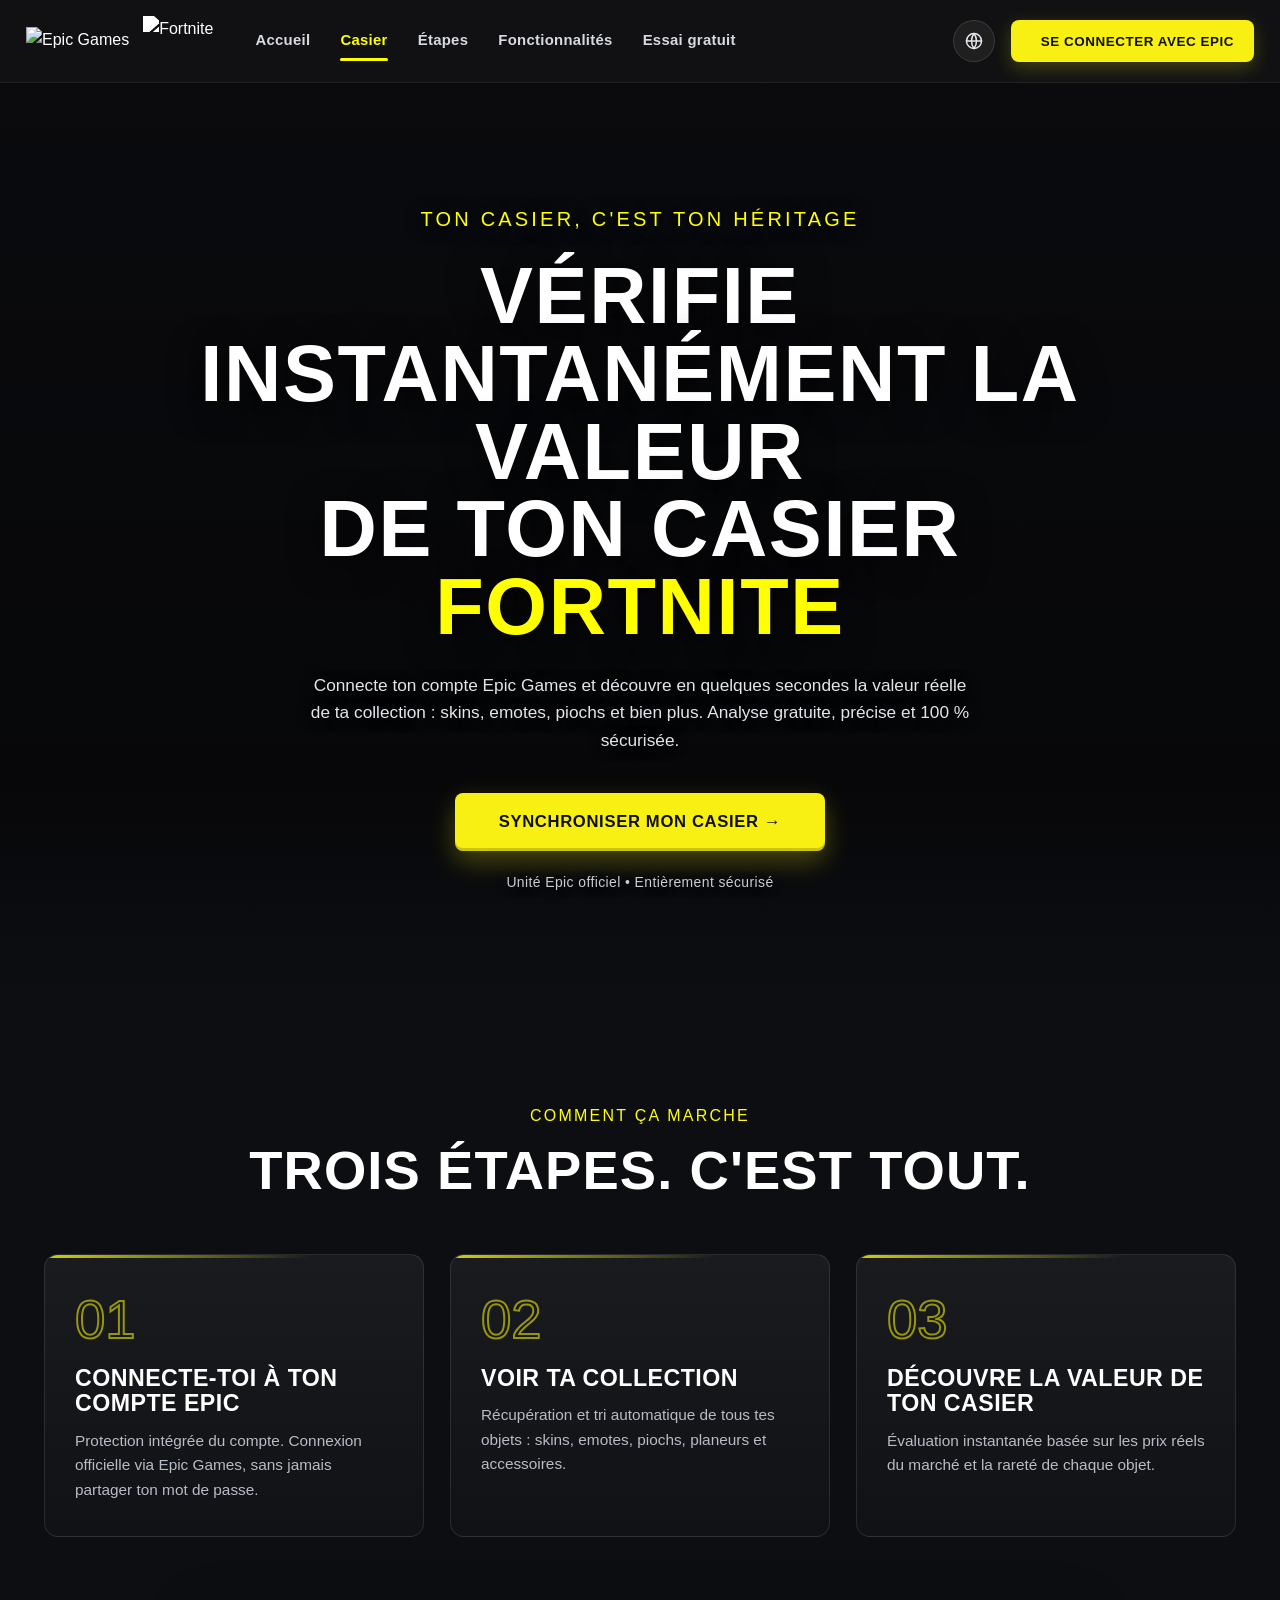
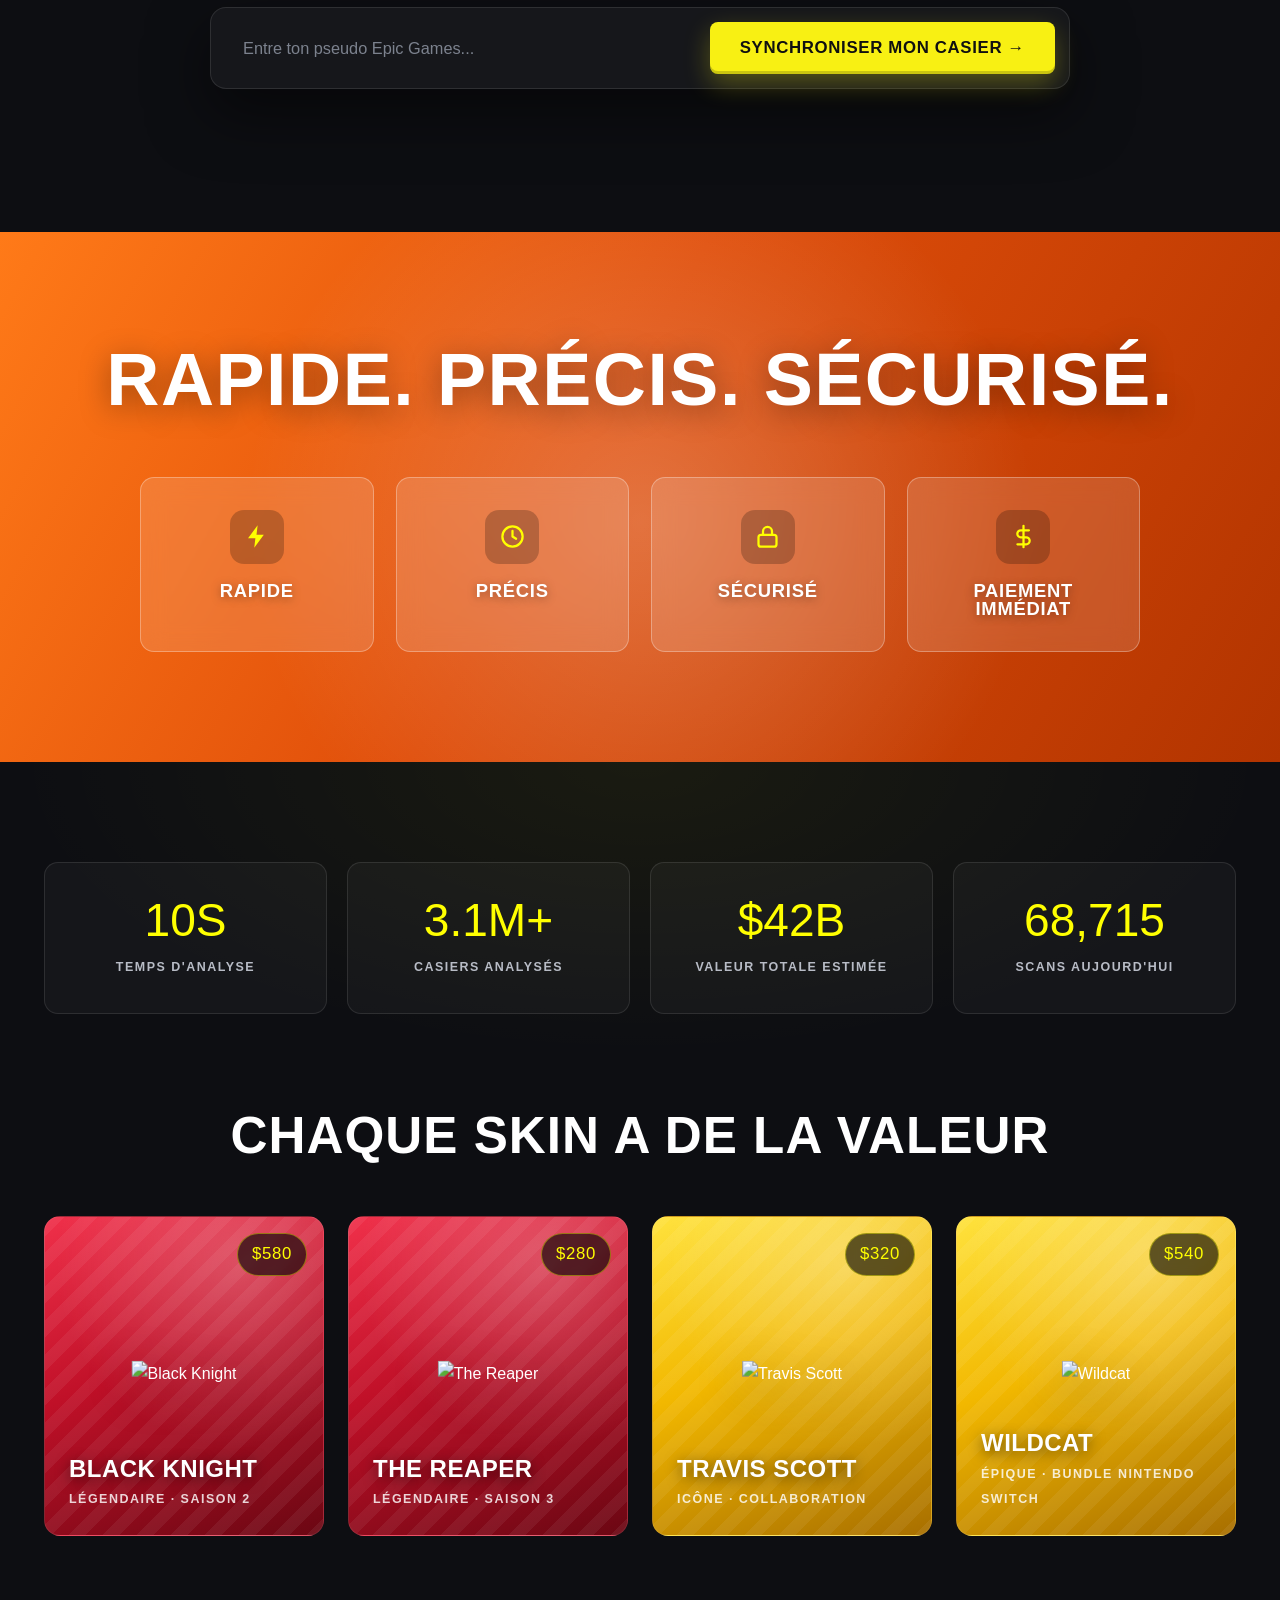
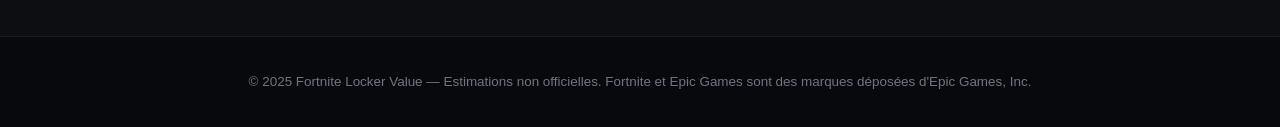
==== index.html @ aed058e8 "Update print statement from 'Hello' to 'Goodbye'" ====
<!DOCTYPE html>
<html lang="fr">
<head>
<meta charset="UTF-8">
<meta name="viewport" content="width=device-width, initial-scale=1.0">
<title>Fortnite Locker Value — Estime la valeur de ton casier</title>

<!-- Favicon -->
<link rel="icon" type="image/png" href="https://thumb.wikimedia.org/wikipedia/commons/thumb/3/31/Epic_Games_logo.svg/960px-Epic_Games_logo.svg.png">

<!-- Police Fortnite -->
<link rel="preconnect" href="https://fonts.cdnfonts.com">
<link href="https://fonts.cdnfonts.com/css/burbank-big-condensed" rel="stylesheet">

<style>
/* ============================================================
   VARIABLES & RESET
============================================================ */
:root{
  --yellow:        #ffff00;
  --yellow-btn:    #f8f013;
  --yellow-dark:   #d8d200;
  --dark:          #0d0e12;
  --dark-2:        #121214;
  --header-bg:     rgba(18, 18, 20, 0.90);
  --card-bg:       rgba(255,255,255,0.05);
  --card-border:   rgba(255,255,255,0.10);
  --text:          #ffffff;
  --text-muted:    #b8bcc6;
  --orange-1:      #ff7a18;
  --orange-2:      #b23400;
  --font-title:    'Burbank Big Cd Bd', 'Arial Black', 'Arial Bold', sans-serif;
  --font-body:     'Inter', 'Segoe UI', Roboto, Helvetica, Arial, sans-serif;
  --radius:        14px;
  --maxw:          1240px;
}

*,*::before,*::after{ box-sizing:border-box; margin:0; padding:0; }

html{ scroll-behavior:smooth; }

body{
  background: var(--dark);
  color: var(--text);
  font-family: var(--font-body);
  font-size: 16px;
  line-height: 1.6;
  overflow-x: hidden;
  -webkit-font-smoothing: antialiased;
}

h1,h2,h3,h4{
  font-family: var(--font-title);
  font-weight: 700;
  letter-spacing: .02em;
  line-height: 1.02;
  text-transform: uppercase;
}

a{ text-decoration:none; color:inherit; }
img{ display:block; max-width:100%; }

.container{
  width:100%;
  max-width: var(--maxw);
  margin: 0 auto;
  padding: 0 24px;
}

/* ============================================================
   BOUTONS
============================================================ */
.btn{
  display:inline-flex;
  align-items:center;
  justify-content:center;
  gap:10px;
  font-family: var(--font-title);
  font-weight: 700;
  text-transform: uppercase;
  letter-spacing: .04em;
  border: none;
  cursor: pointer;
  border-radius: 8px;
  transition: transform .18s ease, box-shadow .18s ease, background .18s ease;
  white-space: nowrap;
}

.btn-yellow{
  background: var(--yellow-btn);
  color: #101010;
  padding: 16px 30px;
  font-size: 1.05rem;
  box-shadow: 0 10px 26px rgba(248,240,19,.28), inset 0 -3px 0 rgba(0,0,0,.18);
}
.btn-yellow:hover{
  background: #fff83a;
  transform: translateY(-2px);
  box-shadow: 0 16px 34px rgba(248,240,19,.42), inset 0 -3px 0 rgba(0,0,0,.18);
}
.btn-yellow:active{ transform: translateY(0); }

/* ============================================================
   HEADER
============================================================ */
.site-header{
  position: sticky;
  top: 0;
  z-index: 100;
  background: var(--header-bg);
  backdrop-filter: blur(14px);
  -webkit-backdrop-filter: blur(14px);
  border-bottom: 1px solid rgba(255,255,255,.07);
}

.header-inner{
  max-width: 1440px;
  margin: 0 auto;
  padding: 0 26px;
  height: 82px;
  display: flex;
  align-items: center;
  gap: 28px;
}

.brand{
  display: flex;
  align-items: center;
  gap: 14px;
  flex-shrink: 0;
}
.brand-epic{ height: 28px; width: auto; }
.brand-fortnite{
  height: 50px;
  width: auto;
  filter: brightness(0) invert(1);
}

/* Navigation */
.main-nav{
  display: flex;
  align-items: center;
  gap: 30px;
  margin-left: 14px;
}
.main-nav a{
  font-size: .93rem;
  font-weight: 600;
  color: #d7dae0;
  letter-spacing: .02em;
  position: relative;
  padding: 6px 0;
  transition: color .18s ease;
}
.main-nav a::after{
  content:'';
  position:absolute;
  left:0; bottom:-2px;
  width:0; height:3px;
  background: var(--yellow);
  border-radius:2px;
  transition: width .22s ease;
}
.main-nav a:hover{ color:#fff; }
.main-nav a:hover::after{ width:100%; }
.main-nav a.active{ color: var(--yellow); }
.main-nav a.active::after{ width:100%; }

/* Actions droite */
.header-actions{
  margin-left: auto;
  display: flex;
  align-items: center;
  gap: 16px;
}

.lang-btn{
  width: 42px; height: 42px;
  display: grid; place-items: center;
  background: rgba(255,255,255,.06);
  border: 1px solid rgba(255,255,255,.12);
  border-radius: 50%;
  color: #e6e8ec;
  cursor: pointer;
  transition: background .18s ease, color .18s ease;
}
.lang-btn:hover{ background: rgba(255,255,255,.14); color: var(--yellow); }
.lang-btn svg{ width: 20px; height: 20px; }

.btn-epic{
  background: var(--yellow-btn);
  color:#101010;
  padding: 12px 20px;
  font-size: .84rem;
  border-radius: 8px;
  box-shadow: 0 6px 18px rgba(248,240,19,.22);
}
.btn-epic img{ height: 18px; width:auto; }
.btn-epic:hover{
  background:#fff83a;
  transform: translateY(-2px);
  box-shadow: 0 12px 26px rgba(248,240,19,.38);
}

/* ============================================================
   SECTION 1 — HERO
============================================================ */
.hero{
  position: relative;
  min-height: 780px;
  display: flex;
  align-items: center;
  justify-content: center;
  text-align: center;
  padding: 120px 24px 110px;
  background-image:
    linear-gradient(rgba(0,0,0,.25), rgba(0,0,0,.55)),
    url('https://cms-assets.unrealengine.com/cm6l5gfpm05kr07my04cqgy2x/cmt08obuz8vd207o7llwejm5b');
  background-size: cover;
  background-position: center;
  background-repeat: no-repeat;
}

/* léger halo violet/bleu en bas */
.hero::after{
  content:'';
  position:absolute;
  inset:auto 0 0 0;
  height: 220px;
  background: linear-gradient(to top, var(--dark) 5%, rgba(13,14,18,0) 100%);
  pointer-events:none;
}

.hero-content{
  position: relative;
  z-index: 2;
  max-width: 940px;
}

.hero-subtitle{
  font-family: var(--font-title);
  color: var(--yellow);
  font-size: clamp(.95rem, 1.6vw, 1.25rem);
  letter-spacing: .16em;
  text-transform: uppercase;
  margin-bottom: 22px;
  text-shadow: 0 2px 18px rgba(0,0,0,.7);
}

.hero h1{
  font-size: clamp(2.3rem, 6.2vw, 5rem);
  color:#fff;
  line-height: .98;
  text-shadow: 0 6px 34px rgba(0,0,0,.75);
  margin-bottom: 26px;
}
.hero h1 .hl{ color: var(--yellow); }

.hero-desc{
  max-width: 660px;
  margin: 0 auto 38px;
  font-size: clamp(1rem, 1.35vw, 1.15rem);
  color: #e2e5ea;
  text-shadow: 0 2px 14px rgba(0,0,0,.8);
}

.hero-cta{
  font-size: clamp(1rem, 1.3vw, 1.2rem);
  padding: 19px 44px;
}

.hero-note{
  margin-top: 20px;
  font-size: .87rem;
  color: #c9cdd4;
  letter-spacing: .03em;
  text-shadow: 0 2px 10px rgba(0,0,0,.8);
}

/* ============================================================
   STYLES COMMUNS DE SECTION
============================================================ */
.section{ padding: 100px 0; }

.section-eyebrow{
  font-family: var(--font-title);
  color: var(--yellow);
  text-transform: uppercase;
  letter-spacing: .14em;
  font-size: 1rem;
  text-align: center;
  margin-bottom: 14px;
}

.section-title{
  font-size: clamp(2rem, 4.4vw, 3.4rem);
  color:#fff;
  text-align: center;
  margin-bottom: 56px;
}

/* ============================================================
   SECTION 2 — COMMENT ÇA MARCHE
============================================================ */
.how{
  background: var(--dark);
}

.steps{
  display: grid;
  grid-template-columns: repeat(3, 1fr);
  gap: 26px;
  margin-bottom: 70px;
}

.step-card{
  position: relative;
  background: linear-gradient(180deg, rgba(255,255,255,.055), rgba(255,255,255,.02));
  border: 1px solid var(--card-border);
  border-radius: var(--radius);
  padding: 38px 30px 34px;
  overflow: hidden;
  transition: transform .25s ease, border-color .25s ease, box-shadow .25s ease;
}
.step-card::before{
  content:'';
  position:absolute;
  top:0; left:0; right:0;
  height: 3px;
  background: linear-gradient(90deg, var(--yellow), transparent 70%);
  opacity: .8;
}
.step-card:hover{
  transform: translateY(-6px);
  border-color: rgba(255,255,0,.35);
  box-shadow: 0 22px 44px rgba(0,0,0,.55);
}

.step-num{
  font-family: var(--font-title);
  font-size: 3.4rem;
  line-height: 1;
  color: transparent;
  -webkit-text-stroke: 2px rgba(255,255,0,.55);
  margin-bottom: 18px;
  display:block;
}

.step-card h3{
  font-size: 1.45rem;
  color:#fff;
  margin-bottom: 12px;
  line-height: 1.1;
}
.step-card p{
  color: var(--text-muted);
  font-size: .96rem;
}

/* Bloc de recherche */
.search-block{
  max-width: 860px;
  margin: 0 auto;
  display: flex;
  gap: 14px;
  background: rgba(255,255,255,.04);
  border: 1px solid var(--card-border);
  border-radius: 16px;
  padding: 14px;
  box-shadow: 0 24px 60px rgba(0,0,0,.5);
}

.search-block input{
  flex: 1;
  min-width: 0;
  background: transparent;
  border: none;
  outline: none;
  color: #fff;
  font-size: 1.02rem;
  font-family: var(--font-body);
  padding: 0 18px;
}
.search-block input::placeholder{ color: #7c828e; }

.search-status{
  text-align: center;
  margin-top: 18px;
  font-size: .95rem;
  font-weight: 600;
  color: #4ade80;
  opacity: 0;
  transform: translateY(-4px);
  transition: opacity .3s ease, transform .3s ease;
}
.search-status.visible{ opacity: 1; transform: translateY(0); }

/* ============================================================
   SECTION 3 — NOTRE ATOUT
============================================================ */
.features{
  position: relative;
  overflow: hidden;
  padding: 110px 0;
  background: linear-gradient(120deg, var(--orange-1) 0%, #e04e0a 45%, var(--orange-2) 100%);
}

/* halo lumineux */
.features::before{
  content:'';
  position:absolute;
  top:-30%; left:50%;
  transform: translateX(-50%);
  width: 900px; height: 900px;
  background: radial-gradient(circle, rgba(255,255,255,.22), transparent 62%);
  pointer-events:none;
}

/* Personnages 3D sur les côtés */
.char{
  position: absolute;
  bottom: 0;
  z-index: 1;
  height: 82%;
  width: auto;
  object-fit: contain;
  filter: drop-shadow(0 24px 44px rgba(0,0,0,.55));
  pointer-events: none;
}
.char-left{
  left: -40px;
  animation: floatY 6s ease-in-out infinite;
}
.char-right{
  right: -40px;
  transform: scaleX(-1);
  animation: floatY 6s ease-in-out infinite .8s;
}
@keyframes floatY{
  0%,100%{ translate: 0 0; }
  50%    { translate: 0 -16px; }
}

.features .container{ position: relative; z-index: 3; }

.features-title{
  font-size: clamp(2.4rem, 6vw, 4.6rem);
  color:#fff;
  text-align:center;
  text-shadow: 0 6px 30px rgba(0,0,0,.4);
  margin-bottom: 60px;
}

.feature-grid{
  display: grid;
  grid-template-columns: repeat(4, 1fr);
  gap: 22px;
  max-width: 1000px;
  margin: 0 auto;
}

.feature-card{
  background: rgba(255,255,255,.14);
  border: 1px solid rgba(255,255,255,.30);
  backdrop-filter: blur(12px);
  -webkit-backdrop-filter: blur(12px);
  border-radius: var(--radius);
  padding: 32px 20px;
  text-align: center;
  transition: transform .25s ease, background .25s ease;
}
.feature-card:hover{
  transform: translateY(-6px);
  background: rgba(255,255,255,.24);
}

.feature-icon{
  width: 54px; height: 54px;
  margin: 0 auto 18px;
  display: grid; place-items: center;
  border-radius: 14px;
  background: rgba(0,0,0,.22);
  color: var(--yellow);
}
.feature-icon svg{ width: 27px; height: 27px; }

.feature-card h3{
  font-size: 1.15rem;
  color:#fff;
  letter-spacing: .04em;
  text-shadow: 0 2px 10px rgba(0,0,0,.35);
}

/* ============================================================
   SECTION 4 — VALEUR DES SKINS & COMPTEURS
============================================================ */
.value{
  background:
    radial-gradient(900px 420px at 50% 0%, rgba(255,255,0,.055), transparent 70%),
    var(--dark);
}

.stats{
  display: grid;
  grid-template-columns: repeat(4, 1fr);
  gap: 20px;
  margin-bottom: 96px;
}

.stat{
  background: rgba(255,255,255,.035);
  border: 1px solid var(--card-border);
  border-radius: var(--radius);
  padding: 34px 18px;
  text-align: center;
  transition: border-color .25s ease, transform .25s ease;
}
.stat:hover{
  border-color: rgba(255,255,0,.35);
  transform: translateY(-4px);
}
.stat-value{
  font-family: var(--font-title);
  font-size: clamp(2rem, 3.6vw, 2.9rem);
  color: var(--yellow);
  line-height: 1;
  margin-bottom: 10px;
  display: block;
}
.stat-label{
  font-size: .78rem;
  letter-spacing: .12em;
  text-transform: uppercase;
  color: var(--text-muted);
  font-weight: 600;
}

.skins-title{
  font-size: clamp(2rem, 4.4vw, 3.2rem);
  color:#fff;
  text-align:center;
  margin-bottom: 54px;
}

.skins-grid{
  display: grid;
  grid-template-columns: repeat(4, 1fr);
  gap: 24px;
}

.skin-card{
  position: relative;
  border-radius: 16px;
  overflow: hidden;
  min-height: 320px;
  display: flex;
  flex-direction: column;
  justify-content: flex-end;
  padding: 24px;
  border: 1px solid rgba(255,255,255,.12);
  transition: transform .28s ease, box-shadow .28s ease;
  cursor: pointer;
}
.skin-card:hover{
  transform: translateY(-8px);
  box-shadow: 0 26px 54px rgba(0,0,0,.6);
}

/* dégradés de fond par rareté */
.skin-red{
  background:
    radial-gradient(circle at 70% 15%, rgba(255,255,255,.22), transparent 55%),
    linear-gradient(160deg, #f0304a 0%, #c01028 45%, #6b0713 100%);
}
.skin-yellow{
  background:
    radial-gradient(circle at 70% 15%, rgba(255,255,255,.28), transparent 55%),
    linear-gradient(160deg, #ffe23d 0%, #f2b800 45%, #a86f00 100%);
}

/* texture diagonale */
.skin-card::before{
  content:'';
  position:absolute;
  inset:0;
  background-image: repeating-linear-gradient(
    -45deg,
    rgba(255,255,255,.06) 0 12px,
    transparent 12px 24px
  );
  pointer-events:none;
}

.price-badge{
  position: absolute;
  top: 16px; right: 16px;
  z-index: 3;
  background: rgba(0,0,0,.62);
  backdrop-filter: blur(6px);
  color: var(--yellow);
  font-family: var(--font-title);
  font-size: 1.05rem;
  letter-spacing: .04em;
  padding: 7px 14px;
  border-radius: 999px;
  border: 1px solid rgba(255,255,0,.4);
}

.skin-info{ position: relative; z-index: 2; }
.skin-info h3{
  font-size: 1.5rem;
  color:#fff;
  text-shadow: 0 3px 14px rgba(0,0,0,.6);
  margin-bottom: 4px;
}
.skin-info span{
  font-size: .78rem;
  letter-spacing: .12em;
  text-transform: uppercase;
  color: rgba(255,255,255,.82);
  font-weight: 600;
}

/* Images des skins */
.skin-image{
  position: absolute;
  top: 50%;
  left: 50%;
  transform: translate(-50%, -60%);
  max-height: 200px;
  width: auto;
  object-fit: contain;
  z-index: 1;
  filter: drop-shadow(0 10px 24px rgba(0,0,0,.45));
  transition: transform .3s ease;
}
.skin-card:hover .skin-image{
  transform: translate(-50%, -60%) scale(1.06);
}

/* ============================================================
   MODALE « CONNECTE-TOI POUR VOIR LES RÉSULTATS COMPLETS »
============================================================ */
.modal-overlay{
  position: fixed;
  inset: 0;
  z-index: 1000;
  display: flex;
  align-items: center;
  justify-content: center;
  background: rgba(0,0,0,.65);
  backdrop-filter: blur(6px);
  -webkit-backdrop-filter: blur(6px);
  opacity: 0;
  visibility: hidden;
  transition: opacity .35s ease, visibility .35s ease;
}
.modal-overlay.active{
  opacity: 1;
  visibility: visible;
}

.modal{
  position: relative;
  width: min(920px, 92vw);
  min-height: 460px;
  border-radius: 20px;
  overflow: hidden;
  display: flex;
  flex-direction: column;
  align-items: center;
  justify-content: center;
  text-align: center;
  padding: 60px 40px 50px;
  box-shadow: 0 40px 100px rgba(0,0,0,.7);
  transform: translateY(20px) scale(.96);
  transition: transform .4s cubic-bezier(.2,.9,.3,1);
}
.modal-overlay.active .modal{
  transform: translateY(0) scale(1);
}

/* Fond flouté avec les skins */
.modal-bg{
  position: absolute;
  inset: 0;
  z-index: 0;
  background-image:
    linear-gradient(rgba(0,0,0,.55), rgba(0,0,0,.75)),
    url('https://cms-assets.unrealengine.com/cm6l5gfpm05kr07my04cqgy2x/cmt08obuz8vd207o7llwejm5b');
  background-size: cover;
  background-position: center;
  filter: blur(6px) brightness(.7);
  transform: scale(1.05);
}

/* Grille de skins floutée en arrière-plan */
.modal-skins-bg{
  position: absolute;
  inset: 0;
  z-index: 1;
  display: grid;
  grid-template-columns: repeat(4, 1fr);
  gap: 10px;
  padding: 20px;
  opacity: .35;
  filter: blur(3px);
  pointer-events: none;
}
.modal-skins-bg img{
  width: 100%;
  height: 100%;
  object-fit: contain;
  filter: brightness(.7) saturate(.6);
}

.modal-content{
  position: relative;
  z-index: 2;
  max-width: 720px;
}

.modal-title{
  font-family: var(--font-title);
  font-size: clamp(2rem, 5vw, 3.4rem);
  color: #fff;
  line-height: 1;
  text-shadow: 0 6px 30px rgba(0,0,0,.8);
  margin-bottom: 18px;
}
.modal-title .hl{ color: var(--yellow); }

.modal-desc{
  font-size: clamp(.95rem, 1.2vw, 1.08rem);
  color: #d9dce2;
  max-width: 600px;
  margin: 0 auto 34px;
  text-shadow: 0 2px 12px rgba(0,0,0,.8);
}

.modal-cta{
  font-size: 1.05rem;
  padding: 17px 38px;
}

.modal-close{
  position: absolute;
  top: 16px; right: 18px;
  z-index: 5;
  width: 40px; height: 40px;
  border-radius: 50%;
  border: 1px solid rgba(255,255,255,.25);
  background: rgba(0,0,0,.45);
  color: #fff;
  font-size: 1.3rem;
  cursor: pointer;
  display: grid; place-items: center;
  transition: background .2s ease, transform .2s ease;
}
.modal-close:hover{
  background: rgba(255,255,255,.18);
  transform: rotate(90deg);
}

/* ============================================================
   FOOTER
============================================================ */
.site-footer{
  background: #08090c;
  border-top: 1px solid rgba(255,255,255,.07);
  padding: 34px 0;
  text-align: center;
  color: #6f7580;
  font-size: .84rem;
}

/* ============================================================
   RESPONSIVE
============================================================ */
@media (max-width: 1100px){
  .main-nav{ display: none; }
  .char{ height: 62%; opacity: .5; }
  .feature-grid{ grid-template-columns: repeat(2, 1fr); }
}

@media (max-width: 900px){
  .header-inner{ height: 72px; gap: 16px; padding: 0 16px; }
  .brand-epic{ height: 22px; }
  .brand-fortnite{ height: 38px; }
  .btn-epic span{ display: none; }
  .btn-epic{ padding: 12px 14px; }

  .hero{ min-height: 640px; padding: 90px 20px 80px; }

  .section{ padding: 72px 0; }

  .steps{ grid-template-columns: 1fr; gap: 18px; margin-bottom: 48px; }

  .search-block{ flex-direction: column; }
  .search-block input{ padding: 16px; text-align: center; }
  .search-block .btn{ width: 100%; }

  .stats{ grid-template-columns: repeat(2, 1fr); margin-bottom: 64px; }
  .skins-grid{ grid-template-columns: repeat(2, 1fr); }
  .char{ display: none; }
  .features{ padding: 80px 0; }

  .modal{ padding: 40px 24px 36px; }
  .modal-skins-bg{ display: none; }
}

@media (max-width: 560px){
  .feature-grid{ grid-template-columns: 1fr; }
  .skins-grid{ grid-template-columns: 1fr; }
  .skin-card{ min-height: 260px; }
  .hero h1{ font-size: 2.1rem; }
}
</style>
</head>

<body>

<!-- ============================================================
     HEADER
============================================================ -->
<header class="site-header">
  <div class="header-inner">

    <a href="#accueil" class="brand" aria-label="Epic Games — Fortnite">
      <img class="brand-epic"
           src="https://thumb.wikimedia.org/wikipedia/commons/thumb/3/31/Epic_Games_logo.svg/960px-Epic_Games_logo.svg.png"
           alt="Epic Games">
      <img class="brand-fortnite"
           src="https://images.seeklogo.com/logo-png/49/2/fortnite-logo-png_seeklogo-499822.png"
           alt="Fortnite">
    </a>

    <nav class="main-nav">
      <a href="#accueil">Accueil</a>
      <a href="#casier" class="active">Casier</a>
      <a href="#etapes">Étapes</a>
      <a href="#fonctionnalites">Fonctionnalités</a>
      <a href="#essai">Essai gratuit</a>
    </nav>

    <div class="header-actions">
      <button class="lang-btn" type="button" aria-label="Changer la langue">
        <svg viewBox="0 0 24 24" fill="none" stroke="currentColor" stroke-width="1.8"
             stroke-linecap="round" stroke-linejoin="round">
          <circle cx="12" cy="12" r="9"></circle>
          <path d="M3 12h18"></path>
          <path d="M12 3a15 15 0 0 1 0 18a15 15 0 0 1 0-18z"></path>
        </svg>
      </button>

      <button class="btn btn-epic" type="button">
        <img src="https://thumb.wikimedia.org/wikipedia/commons/thumb/3/31/Epic_Games_logo.svg/960px-Epic_Games_logo.svg.png"
             alt="">
        <span>SE CONNECTER AVEC EPIC</span>
      </button>
    </div>

  </div>
</header>


<!-- ============================================================
     SECTION 1 — HERO
============================================================ -->
<section class="hero" id="accueil">
  <div class="hero-content">

    <p class="hero-subtitle">Ton casier, c'est ton héritage</p>

    <h1>
      Vérifie instantanément la valeur<br>
      de ton casier <span class="hl">Fortnite</span>
    </h1>

    <p class="hero-desc">
      Connecte ton compte Epic Games et découvre en quelques secondes la valeur
      réelle de ta collection : skins, emotes, piochs et bien plus. Analyse
      gratuite, précise et 100&nbsp;% sécurisée.
    </p>

    <button class="btn btn-yellow hero-cta" type="button" id="heroSyncBtn">
      Synchroniser mon casier →
    </button>

    <p class="hero-note">Unité Epic officiel • Entièrement sécurisé</p>

  </div>
</section>


<!-- ============================================================
     SECTION 2 — COMMENT ÇA MARCHE
============================================================ -->
<section class="section how" id="etapes">
  <div class="container">

    <p class="section-eyebrow">Comment ça marche</p>
    <h2 class="section-title">Trois étapes. C'est tout.</h2>

    <div class="steps">

      <article class="step-card">
        <span class="step-num">01</span>
        <h3>Connecte-toi à ton compte Epic</h3>
        <p>Protection intégrée du compte. Connexion officielle via Epic Games, sans jamais partager ton mot de passe.</p>
      </article>

      <article class="step-card">
        <span class="step-num">02</span>
        <h3>Voir ta collection</h3>
        <p>Récupération et tri automatique de tous tes objets : skins, emotes, piochs, planeurs et accessoires.</p>
      </article>

      <article class="step-card">
        <span class="step-num">03</span>
        <h3>Découvre la valeur de ton casier</h3>
        <p>Évaluation instantanée basée sur les prix réels du marché et la rareté de chaque objet.</p>
      </article>

    </div>

    <div class="search-block">
      <input type="text" id="pseudo" placeholder="Entre ton pseudo Epic Games..." autocomplete="off">
      <button class="btn btn-yellow" type="button" id="searchBtn">
        Synchroniser mon casier →
      </button>
    </div>
    <p class="search-status" id="searchStatus">• Compte trouvé</p>

  </div>
</section>


<!-- ============================================================
     SECTION 3 — NOTRE ATOUT
============================================================ -->
<section class="features" id="fonctionnalites">

  <!-- Personnages 3D décoratifs -->
  <img class="char char-left"
       src="https://fortnite-api.com/images/cosmetics/br/cid_028_athena_commando_m_blackknight/icon.png"
       alt="" onerror="this.style.display='none'">
  <img class="char char-right"
       src="https://fortnite-api.com/images/cosmetics/br/cid_030_athena_commando_m_halloween/icon.png"
       alt="" onerror="this.style.display='none'">

  <div class="container">

    <h2 class="features-title">Rapide. Précis. Sécurisé.</h2>

    <div class="feature-grid">

      <article class="feature-card">
        <div class="feature-icon">
          <svg viewBox="0 0 24 24" fill="currentColor">
            <path d="M13 2 4.5 13.5H11l-1 8.5 8.5-11.5H12l1-8.5z"/>
          </svg>
        </div>
        <h3>Rapide</h3>
      </article>

      <article class="feature-card">
        <div class="feature-icon">
          <svg viewBox="0 0 24 24" fill="none" stroke="currentColor" stroke-width="2"
               stroke-linecap="round" stroke-linejoin="round">
            <circle cx="12" cy="12" r="9"></circle>
            <path d="M12 7v5l3.2 2"></path>
          </svg>
        </div>
        <h3>Précis</h3>
      </article>

      <article class="feature-card">
        <div class="feature-icon">
          <svg viewBox="0 0 24 24" fill="none" stroke="currentColor" stroke-width="2"
               stroke-linecap="round" stroke-linejoin="round">
            <rect x="4" y="10.5" width="16" height="10.5" rx="2.2"></rect>
            <path d="M8 10.5V7.5a4 4 0 0 1 8 0v3"></path>
          </svg>
        </div>
        <h3>Sécurisé</h3>
      </article>

      <article class="feature-card">
        <div class="feature-icon">
          <svg viewBox="0 0 24 24" fill="none" stroke="currentColor" stroke-width="2"
               stroke-linecap="round" stroke-linejoin="round">
            <path d="M12 2.5v19"></path>
            <path d="M16.8 6.5H9.6a3.1 3.1 0 0 0 0 6.2h4.8a3.1 3.1 0 0 1 0 6.2H6.6"></path>
          </svg>
        </div>
        <h3>Paiement immédiat</h3>
      </article>

    </div>
  </div>
</section>


<!-- ============================================================
     SECTION 4 — VALEUR DES SKINS & COMPTEURS
============================================================ -->
<section class="section value" id="casier">
  <div class="container">

    <!-- Compteurs -->
    <div class="stats">
      <div class="stat">
        <span class="stat-value">10S</span>
        <span class="stat-label">Temps d'analyse</span>
      </div>
      <div class="stat">
        <span class="stat-value">3.1M+</span>
        <span class="stat-label">Casiers analysés</span>
      </div>
      <div class="stat">
        <span class="stat-value">$42B</span>
        <span class="stat-label">Valeur totale estimée</span>
      </div>
      <div class="stat">
        <span class="stat-value">68,715</span>
        <span class="stat-label">Scans aujourd'hui</span>
      </div>
    </div>

    <!-- Titre -->
    <h2 class="skins-title">Chaque skin a de la valeur</h2>

    <!-- Grille de skins -->
    <div class="skins-grid">

      <article class="skin-card skin-red">
        <span class="price-badge">$580</span>
        <img class="skin-image"
             src="https://fortnite-api.com/images/cosmetics/br/cid_028_athena_commando_m_blackknight/icon.png"
             alt="Black Knight">
        <div class="skin-info">
          <h3>Black Knight</h3>
          <span>Légendaire · Saison 2</span>
        </div>
      </article>

      <article class="skin-card skin-red">
        <span class="price-badge">$280</span>
        <img class="skin-image"
             src="https://fortnite-api.com/images/cosmetics/br/cid_030_athena_commando_m_halloween/icon.png"
             alt="The Reaper">
        <div class="skin-info">
          <h3>The Reaper</h3>
          <span>Légendaire · Saison 3</span>
        </div>
      </article>

      <article class="skin-card skin-yellow">
        <span class="price-badge">$320</span>
        <img class="skin-image"
             src="https://fortnite-api.com/images/cosmetics/br/cid_703_athena_commando_m_cyclone/icon.png"
             alt="Travis Scott">
        <div class="skin-info">
          <h3>Travis Scott</h3>
          <span>Icône · Collaboration</span>
        </div>
      </article>

      <article class="skin-card skin-yellow">
        <span class="price-badge">$540</span>
        <img class="skin-image"
             src="https://fortnite-api.com/images/cosmetics/br/cid_757_athena_commando_f_wildcat/icon.png"
             alt="Wildcat">
        <div class="skin-info">
          <h3>Wildcat</h3>
          <span>Épique · Bundle Nintendo Switch</span>
        </div>
      </article>

    </div>
  </div>
</section>


<!-- ============================================================
     MODALE — CONNECTE-TOI POUR VOIR LES RÉSULTATS COMPLETS
============================================================ -->
<div class="modal-overlay" id="modalOverlay">
  <div class="modal">

    <!-- Fond flouté avec l'image hero -->
    <div class="modal-bg"></div>

    <!-- Grille de skins floutée en arrière-plan -->
    <div class="modal-skins-bg">
      <img src="https://fortnite-api.com/images/cosmetics/br/cid_028_athena_commando_m_blackknight/icon.png" alt="">
      <img src="https://fortnite-api.com/images/cosmetics/br/cid_030_athena_commando_m_halloween/icon.png" alt="">
      <img src="https://fortnite-api.com/images/cosmetics/br/cid_703_athena_commando_m_cyclone/icon.png" alt="">
      <img src="https://fortnite-api.com/images/cosmetics/br/cid_757_athena_commando_f_wildcat/icon.png" alt="">
    </div>

    <button class="modal-close" id="modalClose" aria-label="Fermer">&times;</button>

    <div class="modal-content">
      <h2 class="modal-title">
        Connecte-toi pour voir les<br>
        <span class="hl">résultats complets</span>
      </h2>

      <p class="modal-desc">
        Tu veux savoir combien tu pourrais obtenir pour ton compte Fortnite ?
        Découvre la valeur exacte de tes skins, emotes et piochs. Analyse
        complète en quelques secondes.
      </p>

      <button class="btn btn-yellow modal-cta" type="button">
        <img src="https://thumb.wikimedia.org/wikipedia/commons/thumb/3/31/Epic_Games_logo.svg/960px-Epic_Games_logo.svg.png"
             alt="" style="height:18px;width:auto;">
        SE CONNECTER AVEC EPIC
      </button>
    </div>

  </div>
</div>


<!-- ============================================================
     FOOTER
============================================================ -->
<footer class="site-footer" id="essai">
  <div class="container">
    © 2025 Fortnite Locker Value — Estimations non officielles. Fortnite et Epic Games
    sont des marques déposées d'Epic Games, Inc.
  </div>
</footer>


<script>
/* ============================================================
   MODALE — OUVERTURE / FERMETURE
============================================================ */
const modalOverlay = document.getElementById('modalOverlay');
const modalClose   = document.getElementById('modalClose');
const heroSyncBtn  = document.getElementById('heroSyncBtn');
const searchBtn    = document.getElementById('searchBtn');
const pseudoInput  = document.getElementById('pseudo');
const searchStatus = document.getElementById('searchStatus');

function openModal() {
  modalOverlay.classList.add('active');
  document.body.style.overflow = 'hidden';
}

function closeModal() {
  modalOverlay.classList.remove('active');
  document.body.style.overflow = '';
}

/* Bouton du hero */
heroSyncBtn.addEventListener('click', openModal);

/* Bouton du bloc de recherche */
searchBtn.addEventListener('click', () => {
  const value = pseudoInput.value.trim();
  if (!value) {
    pseudoInput.focus();
    pseudoInput.style.outline = '2px solid #ff4d4d';
    setTimeout(() => (pseudoInput.style.outline = 'none'), 900);
    return;
  }
  searchStatus.textContent = '• Compte trouvé : ' + value;
  searchStatus.classList.add('visible');
  openModal();
});

/* Entrée clavier dans le champ */
pseudoInput.addEventListener('keydown', (e) => {
  if (e.key === 'Enter') searchBtn.click();
});

/* Fermeture : bouton X */
modalClose.addEventListener('click', closeModal);

/* Fermeture : clic sur l'overlay */
modalOverlay.addEventListener('click', (e) => {
  if (e.target === modalOverlay) closeModal();
});

/* Fermeture : touche Échap */
document.addEventListener('keydown', (e) => {
  if (e.key === 'Escape' && modalOverlay.classList.contains('active')) {
    closeModal();
  }
});

/* ============================================================
   APPARITION DOUCE DES SECTIONS AU SCROLL
============================================================ */
const revealTargets = document.querySelectorAll(
  '.step-card, .feature-card, .stat, .skin-card'
);

revealTargets.forEach((el, i) => {
  el.style.opacity = '0';
  el.style.transform = 'translateY(24px)';
  el.style.transition = 'opacity .55s ease, transform .55s ease';
  el.style.transitionDelay = (i % 4) * 70 + 'ms';
});

const observer = new IntersectionObserver((entries) => {
  entries.forEach((entry) => {
    if (entry.isIntersecting) {
      entry.target.style.opacity = '1';
      entry.target.style.transform = 'translateY(0)';
      observer.unobserve(entry.target);
    }
  });
}, { threshold: 0.15 });

revealTargets.forEach((el) => observer.observe(el));
</script>

</body>
</html>
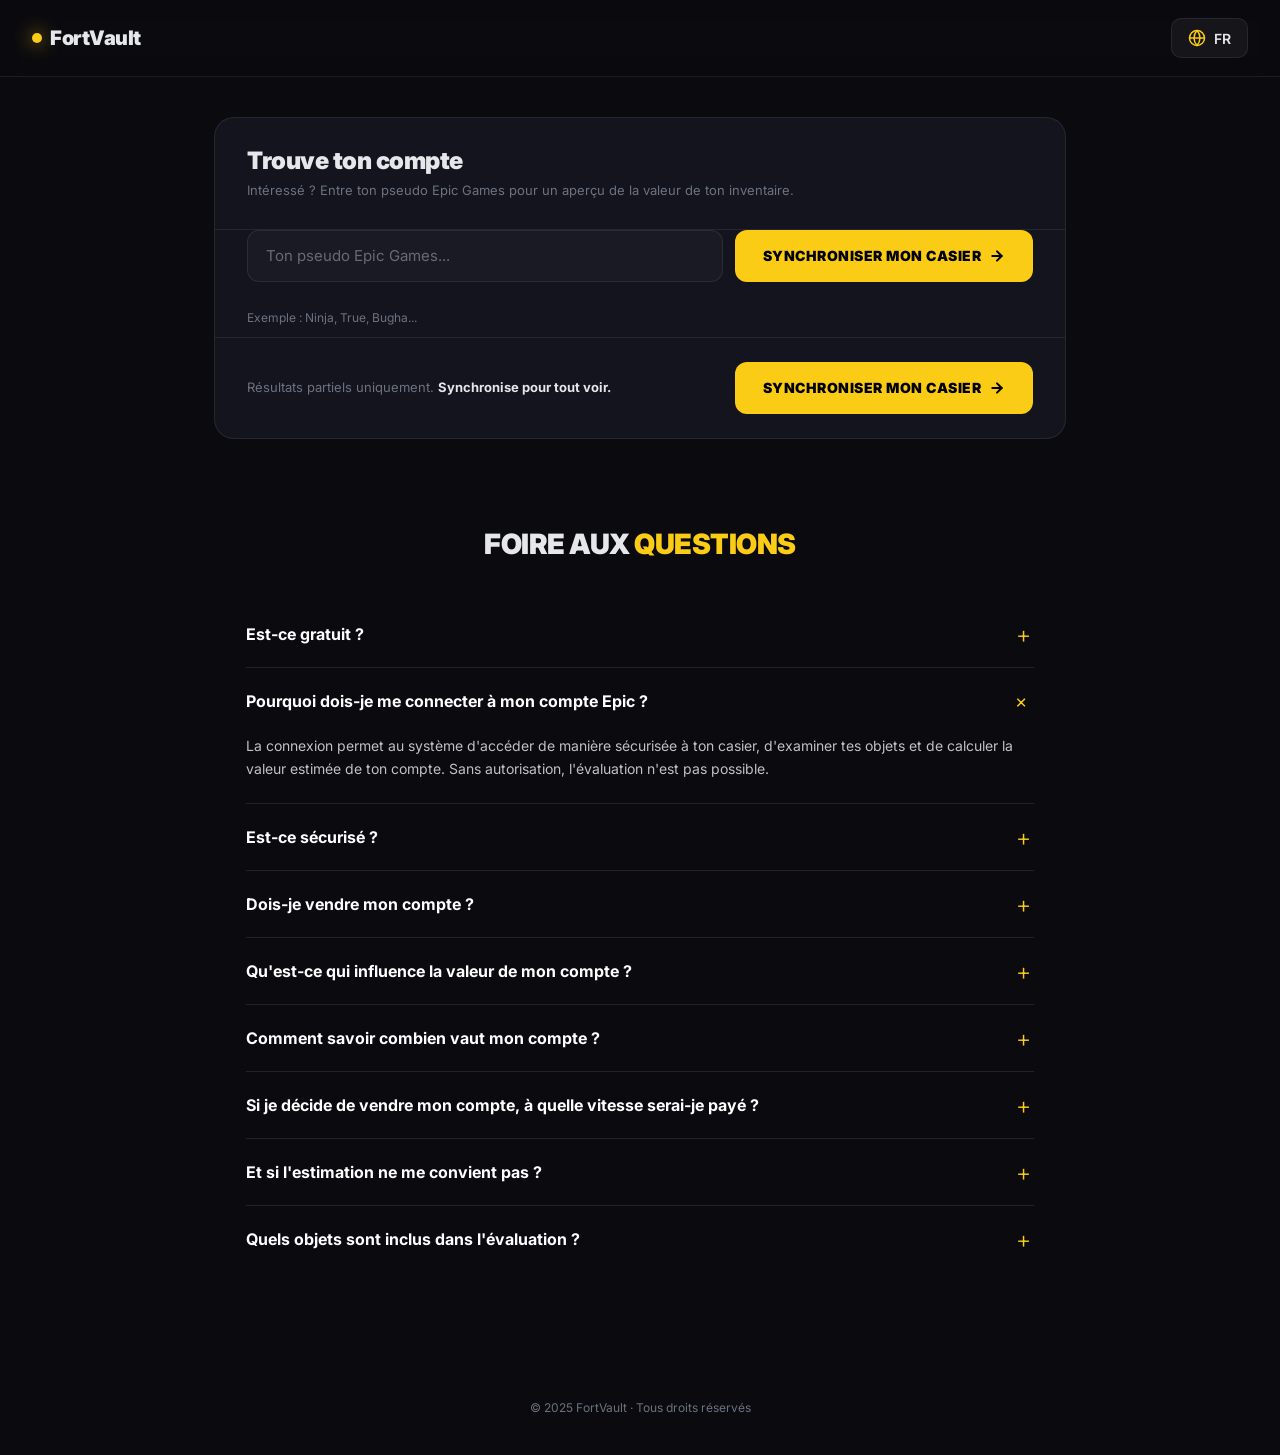
==== commit 2bca03d5: "Update print statement from 'Hello' to 'Goodbye'" ====
--- a/index.html
+++ b/index.html
@@ -3,1222 +3,1086 @@
 <head>
 <meta charset="UTF-8">
 <meta name="viewport" content="width=device-width, initial-scale=1.0">
-<title>Fortnite Locker Value — Estime la valeur de ton casier</title>
-
-<!-- Favicon -->
-<link rel="icon" type="image/png" href="https://thumb.wikimedia.org/wikipedia/commons/thumb/3/31/Epic_Games_logo.svg/960px-Epic_Games_logo.svg.png">
-
-<!-- Police Fortnite -->
-<link rel="preconnect" href="https://fonts.cdnfonts.com">
-<link href="https://fonts.cdnfonts.com/css/burbank-big-condensed" rel="stylesheet">
-
+<title>Fortnite Account Checker</title>
+<link rel="preconnect" href="https://fonts.googleapis.com">
+<link rel="preconnect" href="https://fonts.gstatic.com" crossorigin>
+<link href="https://fonts.googleapis.com/css2?family=Inter:wght@400;500;600;700;800;900&display=swap" rel="stylesheet">
 <style>
-/* ============================================================
-   VARIABLES & RESET
-============================================================ */
-:root{
-  --yellow:        #ffff00;
-  --yellow-btn:    #f8f013;
-  --yellow-dark:   #d8d200;
-  --dark:          #0d0e12;
-  --dark-2:        #121214;
-  --header-bg:     rgba(18, 18, 20, 0.90);
-  --card-bg:       rgba(255,255,255,0.05);
-  --card-border:   rgba(255,255,255,0.10);
-  --text:          #ffffff;
-  --text-muted:    #b8bcc6;
-  --orange-1:      #ff7a18;
-  --orange-2:      #b23400;
-  --font-title:    'Burbank Big Cd Bd', 'Arial Black', 'Arial Bold', sans-serif;
-  --font-body:     'Inter', 'Segoe UI', Roboto, Helvetica, Arial, sans-serif;
-  --radius:        14px;
-  --maxw:          1240px;
-}
-
-*,*::before,*::after{ box-sizing:border-box; margin:0; padding:0; }
-
-html{ scroll-behavior:smooth; }
-
-body{
-  background: var(--dark);
-  color: var(--text);
-  font-family: var(--font-body);
-  font-size: 16px;
-  line-height: 1.6;
-  overflow-x: hidden;
-  -webkit-font-smoothing: antialiased;
-}
-
-h1,h2,h3,h4{
-  font-family: var(--font-title);
-  font-weight: 700;
-  letter-spacing: .02em;
-  line-height: 1.02;
-  text-transform: uppercase;
-}
-
-a{ text-decoration:none; color:inherit; }
-img{ display:block; max-width:100%; }
-
-.container{
-  width:100%;
-  max-width: var(--maxw);
-  margin: 0 auto;
-  padding: 0 24px;
-}
-
-/* ============================================================
-   BOUTONS
-============================================================ */
-.btn{
-  display:inline-flex;
-  align-items:center;
-  justify-content:center;
-  gap:10px;
-  font-family: var(--font-title);
-  font-weight: 700;
-  text-transform: uppercase;
-  letter-spacing: .04em;
-  border: none;
-  cursor: pointer;
-  border-radius: 8px;
-  transition: transform .18s ease, box-shadow .18s ease, background .18s ease;
-  white-space: nowrap;
-}
-
-.btn-yellow{
-  background: var(--yellow-btn);
-  color: #101010;
-  padding: 16px 30px;
-  font-size: 1.05rem;
-  box-shadow: 0 10px 26px rgba(248,240,19,.28), inset 0 -3px 0 rgba(0,0,0,.18);
-}
-.btn-yellow:hover{
-  background: #fff83a;
-  transform: translateY(-2px);
-  box-shadow: 0 16px 34px rgba(248,240,19,.42), inset 0 -3px 0 rgba(0,0,0,.18);
-}
-.btn-yellow:active{ transform: translateY(0); }
-
-/* ============================================================
-   HEADER
-============================================================ */
-.site-header{
-  position: sticky;
-  top: 0;
-  z-index: 100;
-  background: var(--header-bg);
-  backdrop-filter: blur(14px);
-  -webkit-backdrop-filter: blur(14px);
-  border-bottom: 1px solid rgba(255,255,255,.07);
-}
-
-.header-inner{
-  max-width: 1440px;
-  margin: 0 auto;
-  padding: 0 26px;
-  height: 82px;
-  display: flex;
-  align-items: center;
-  gap: 28px;
-}
-
-.brand{
-  display: flex;
-  align-items: center;
-  gap: 14px;
-  flex-shrink: 0;
-}
-.brand-epic{ height: 28px; width: auto; }
-.brand-fortnite{
-  height: 50px;
-  width: auto;
-  filter: brightness(0) invert(1);
-}
-
-/* Navigation */
-.main-nav{
-  display: flex;
-  align-items: center;
-  gap: 30px;
-  margin-left: 14px;
-}
-.main-nav a{
-  font-size: .93rem;
-  font-weight: 600;
-  color: #d7dae0;
-  letter-spacing: .02em;
-  position: relative;
-  padding: 6px 0;
-  transition: color .18s ease;
-}
-.main-nav a::after{
-  content:'';
-  position:absolute;
-  left:0; bottom:-2px;
-  width:0; height:3px;
-  background: var(--yellow);
-  border-radius:2px;
-  transition: width .22s ease;
-}
-.main-nav a:hover{ color:#fff; }
-.main-nav a:hover::after{ width:100%; }
-.main-nav a.active{ color: var(--yellow); }
-.main-nav a.active::after{ width:100%; }
-
-/* Actions droite */
-.header-actions{
-  margin-left: auto;
-  display: flex;
-  align-items: center;
-  gap: 16px;
-}
-
-.lang-btn{
-  width: 42px; height: 42px;
-  display: grid; place-items: center;
-  background: rgba(255,255,255,.06);
-  border: 1px solid rgba(255,255,255,.12);
-  border-radius: 50%;
-  color: #e6e8ec;
-  cursor: pointer;
-  transition: background .18s ease, color .18s ease;
-}
-.lang-btn:hover{ background: rgba(255,255,255,.14); color: var(--yellow); }
-.lang-btn svg{ width: 20px; height: 20px; }
-
-.btn-epic{
-  background: var(--yellow-btn);
-  color:#101010;
-  padding: 12px 20px;
-  font-size: .84rem;
-  border-radius: 8px;
-  box-shadow: 0 6px 18px rgba(248,240,19,.22);
-}
-.btn-epic img{ height: 18px; width:auto; }
-.btn-epic:hover{
-  background:#fff83a;
-  transform: translateY(-2px);
-  box-shadow: 0 12px 26px rgba(248,240,19,.38);
-}
-
-/* ============================================================
-   SECTION 1 — HERO
-============================================================ */
-.hero{
-  position: relative;
-  min-height: 780px;
-  display: flex;
-  align-items: center;
-  justify-content: center;
-  text-align: center;
-  padding: 120px 24px 110px;
-  background-image:
-    linear-gradient(rgba(0,0,0,.25), rgba(0,0,0,.55)),
-    url('https://cms-assets.unrealengine.com/cm6l5gfpm05kr07my04cqgy2x/cmt08obuz8vd207o7llwejm5b');
-  background-size: cover;
-  background-position: center;
-  background-repeat: no-repeat;
-}
-
-/* léger halo violet/bleu en bas */
-.hero::after{
-  content:'';
-  position:absolute;
-  inset:auto 0 0 0;
-  height: 220px;
-  background: linear-gradient(to top, var(--dark) 5%, rgba(13,14,18,0) 100%);
-  pointer-events:none;
-}
-
-.hero-content{
-  position: relative;
-  z-index: 2;
-  max-width: 940px;
-}
-
-.hero-subtitle{
-  font-family: var(--font-title);
-  color: var(--yellow);
-  font-size: clamp(.95rem, 1.6vw, 1.25rem);
-  letter-spacing: .16em;
-  text-transform: uppercase;
-  margin-bottom: 22px;
-  text-shadow: 0 2px 18px rgba(0,0,0,.7);
-}
-
-.hero h1{
-  font-size: clamp(2.3rem, 6.2vw, 5rem);
-  color:#fff;
-  line-height: .98;
-  text-shadow: 0 6px 34px rgba(0,0,0,.75);
-  margin-bottom: 26px;
-}
-.hero h1 .hl{ color: var(--yellow); }
-
-.hero-desc{
-  max-width: 660px;
-  margin: 0 auto 38px;
-  font-size: clamp(1rem, 1.35vw, 1.15rem);
-  color: #e2e5ea;
-  text-shadow: 0 2px 14px rgba(0,0,0,.8);
-}
-
-.hero-cta{
-  font-size: clamp(1rem, 1.3vw, 1.2rem);
-  padding: 19px 44px;
-}
-
-.hero-note{
-  margin-top: 20px;
-  font-size: .87rem;
-  color: #c9cdd4;
-  letter-spacing: .03em;
-  text-shadow: 0 2px 10px rgba(0,0,0,.8);
-}
-
-/* ============================================================
-   STYLES COMMUNS DE SECTION
-============================================================ */
-.section{ padding: 100px 0; }
-
-.section-eyebrow{
-  font-family: var(--font-title);
-  color: var(--yellow);
-  text-transform: uppercase;
-  letter-spacing: .14em;
-  font-size: 1rem;
-  text-align: center;
-  margin-bottom: 14px;
-}
-
-.section-title{
-  font-size: clamp(2rem, 4.4vw, 3.4rem);
-  color:#fff;
-  text-align: center;
-  margin-bottom: 56px;
-}
-
-/* ============================================================
-   SECTION 2 — COMMENT ÇA MARCHE
-============================================================ */
-.how{
-  background: var(--dark);
-}
-
-.steps{
-  display: grid;
-  grid-template-columns: repeat(3, 1fr);
-  gap: 26px;
-  margin-bottom: 70px;
-}
-
-.step-card{
-  position: relative;
-  background: linear-gradient(180deg, rgba(255,255,255,.055), rgba(255,255,255,.02));
-  border: 1px solid var(--card-border);
-  border-radius: var(--radius);
-  padding: 38px 30px 34px;
-  overflow: hidden;
-  transition: transform .25s ease, border-color .25s ease, box-shadow .25s ease;
-}
-.step-card::before{
-  content:'';
-  position:absolute;
-  top:0; left:0; right:0;
-  height: 3px;
-  background: linear-gradient(90deg, var(--yellow), transparent 70%);
-  opacity: .8;
-}
-.step-card:hover{
-  transform: translateY(-6px);
-  border-color: rgba(255,255,0,.35);
-  box-shadow: 0 22px 44px rgba(0,0,0,.55);
-}
-
-.step-num{
-  font-family: var(--font-title);
-  font-size: 3.4rem;
-  line-height: 1;
-  color: transparent;
-  -webkit-text-stroke: 2px rgba(255,255,0,.55);
-  margin-bottom: 18px;
-  display:block;
-}
-
-.step-card h3{
-  font-size: 1.45rem;
-  color:#fff;
-  margin-bottom: 12px;
-  line-height: 1.1;
-}
-.step-card p{
-  color: var(--text-muted);
-  font-size: .96rem;
-}
-
-/* Bloc de recherche */
-.search-block{
-  max-width: 860px;
-  margin: 0 auto;
-  display: flex;
-  gap: 14px;
-  background: rgba(255,255,255,.04);
-  border: 1px solid var(--card-border);
-  border-radius: 16px;
-  padding: 14px;
-  box-shadow: 0 24px 60px rgba(0,0,0,.5);
-}
-
-.search-block input{
-  flex: 1;
-  min-width: 0;
-  background: transparent;
-  border: none;
-  outline: none;
-  color: #fff;
-  font-size: 1.02rem;
-  font-family: var(--font-body);
-  padding: 0 18px;
-}
-.search-block input::placeholder{ color: #7c828e; }
-
-.search-status{
-  text-align: center;
-  margin-top: 18px;
-  font-size: .95rem;
-  font-weight: 600;
-  color: #4ade80;
-  opacity: 0;
-  transform: translateY(-4px);
-  transition: opacity .3s ease, transform .3s ease;
-}
-.search-status.visible{ opacity: 1; transform: translateY(0); }
-
-/* ============================================================
-   SECTION 3 — NOTRE ATOUT
-============================================================ */
-.features{
-  position: relative;
-  overflow: hidden;
-  padding: 110px 0;
-  background: linear-gradient(120deg, var(--orange-1) 0%, #e04e0a 45%, var(--orange-2) 100%);
-}
-
-/* halo lumineux */
-.features::before{
-  content:'';
-  position:absolute;
-  top:-30%; left:50%;
-  transform: translateX(-50%);
-  width: 900px; height: 900px;
-  background: radial-gradient(circle, rgba(255,255,255,.22), transparent 62%);
-  pointer-events:none;
-}
-
-/* Personnages 3D sur les côtés */
-.char{
-  position: absolute;
-  bottom: 0;
-  z-index: 1;
-  height: 82%;
-  width: auto;
-  object-fit: contain;
-  filter: drop-shadow(0 24px 44px rgba(0,0,0,.55));
-  pointer-events: none;
-}
-.char-left{
-  left: -40px;
-  animation: floatY 6s ease-in-out infinite;
-}
-.char-right{
-  right: -40px;
-  transform: scaleX(-1);
-  animation: floatY 6s ease-in-out infinite .8s;
-}
-@keyframes floatY{
-  0%,100%{ translate: 0 0; }
-  50%    { translate: 0 -16px; }
-}
-
-.features .container{ position: relative; z-index: 3; }
-
-.features-title{
-  font-size: clamp(2.4rem, 6vw, 4.6rem);
-  color:#fff;
-  text-align:center;
-  text-shadow: 0 6px 30px rgba(0,0,0,.4);
-  margin-bottom: 60px;
-}
-
-.feature-grid{
-  display: grid;
-  grid-template-columns: repeat(4, 1fr);
-  gap: 22px;
-  max-width: 1000px;
-  margin: 0 auto;
-}
-
-.feature-card{
-  background: rgba(255,255,255,.14);
-  border: 1px solid rgba(255,255,255,.30);
-  backdrop-filter: blur(12px);
-  -webkit-backdrop-filter: blur(12px);
-  border-radius: var(--radius);
-  padding: 32px 20px;
-  text-align: center;
-  transition: transform .25s ease, background .25s ease;
-}
-.feature-card:hover{
-  transform: translateY(-6px);
-  background: rgba(255,255,255,.24);
-}
-
-.feature-icon{
-  width: 54px; height: 54px;
-  margin: 0 auto 18px;
-  display: grid; place-items: center;
-  border-radius: 14px;
-  background: rgba(0,0,0,.22);
-  color: var(--yellow);
-}
-.feature-icon svg{ width: 27px; height: 27px; }
-
-.feature-card h3{
-  font-size: 1.15rem;
-  color:#fff;
-  letter-spacing: .04em;
-  text-shadow: 0 2px 10px rgba(0,0,0,.35);
-}
-
-/* ============================================================
-   SECTION 4 — VALEUR DES SKINS & COMPTEURS
-============================================================ */
-.value{
-  background:
-    radial-gradient(900px 420px at 50% 0%, rgba(255,255,0,.055), transparent 70%),
-    var(--dark);
-}
-
-.stats{
-  display: grid;
-  grid-template-columns: repeat(4, 1fr);
-  gap: 20px;
-  margin-bottom: 96px;
-}
-
-.stat{
-  background: rgba(255,255,255,.035);
-  border: 1px solid var(--card-border);
-  border-radius: var(--radius);
-  padding: 34px 18px;
-  text-align: center;
-  transition: border-color .25s ease, transform .25s ease;
-}
-.stat:hover{
-  border-color: rgba(255,255,0,.35);
-  transform: translateY(-4px);
-}
-.stat-value{
-  font-family: var(--font-title);
-  font-size: clamp(2rem, 3.6vw, 2.9rem);
-  color: var(--yellow);
-  line-height: 1;
-  margin-bottom: 10px;
-  display: block;
-}
-.stat-label{
-  font-size: .78rem;
-  letter-spacing: .12em;
-  text-transform: uppercase;
-  color: var(--text-muted);
-  font-weight: 600;
-}
-
-.skins-title{
-  font-size: clamp(2rem, 4.4vw, 3.2rem);
-  color:#fff;
-  text-align:center;
-  margin-bottom: 54px;
-}
-
-.skins-grid{
-  display: grid;
-  grid-template-columns: repeat(4, 1fr);
-  gap: 24px;
-}
-
-.skin-card{
-  position: relative;
-  border-radius: 16px;
-  overflow: hidden;
-  min-height: 320px;
-  display: flex;
-  flex-direction: column;
-  justify-content: flex-end;
-  padding: 24px;
-  border: 1px solid rgba(255,255,255,.12);
-  transition: transform .28s ease, box-shadow .28s ease;
-  cursor: pointer;
-}
-.skin-card:hover{
-  transform: translateY(-8px);
-  box-shadow: 0 26px 54px rgba(0,0,0,.6);
-}
-
-/* dégradés de fond par rareté */
-.skin-red{
-  background:
-    radial-gradient(circle at 70% 15%, rgba(255,255,255,.22), transparent 55%),
-    linear-gradient(160deg, #f0304a 0%, #c01028 45%, #6b0713 100%);
-}
-.skin-yellow{
-  background:
-    radial-gradient(circle at 70% 15%, rgba(255,255,255,.28), transparent 55%),
-    linear-gradient(160deg, #ffe23d 0%, #f2b800 45%, #a86f00 100%);
-}
-
-/* texture diagonale */
-.skin-card::before{
-  content:'';
-  position:absolute;
-  inset:0;
-  background-image: repeating-linear-gradient(
-    -45deg,
-    rgba(255,255,255,.06) 0 12px,
-    transparent 12px 24px
-  );
-  pointer-events:none;
-}
-
-.price-badge{
-  position: absolute;
-  top: 16px; right: 16px;
-  z-index: 3;
-  background: rgba(0,0,0,.62);
-  backdrop-filter: blur(6px);
-  color: var(--yellow);
-  font-family: var(--font-title);
-  font-size: 1.05rem;
-  letter-spacing: .04em;
-  padding: 7px 14px;
-  border-radius: 999px;
-  border: 1px solid rgba(255,255,0,.4);
-}
-
-.skin-info{ position: relative; z-index: 2; }
-.skin-info h3{
-  font-size: 1.5rem;
-  color:#fff;
-  text-shadow: 0 3px 14px rgba(0,0,0,.6);
-  margin-bottom: 4px;
-}
-.skin-info span{
-  font-size: .78rem;
-  letter-spacing: .12em;
-  text-transform: uppercase;
-  color: rgba(255,255,255,.82);
-  font-weight: 600;
-}
-
-/* Images des skins */
-.skin-image{
-  position: absolute;
-  top: 50%;
-  left: 50%;
-  transform: translate(-50%, -60%);
-  max-height: 200px;
-  width: auto;
-  object-fit: contain;
-  z-index: 1;
-  filter: drop-shadow(0 10px 24px rgba(0,0,0,.45));
-  transition: transform .3s ease;
-}
-.skin-card:hover .skin-image{
-  transform: translate(-50%, -60%) scale(1.06);
-}
-
-/* ============================================================
-   MODALE « CONNECTE-TOI POUR VOIR LES RÉSULTATS COMPLETS »
-============================================================ */
-.modal-overlay{
-  position: fixed;
-  inset: 0;
-  z-index: 1000;
-  display: flex;
-  align-items: center;
-  justify-content: center;
-  background: rgba(0,0,0,.65);
-  backdrop-filter: blur(6px);
-  -webkit-backdrop-filter: blur(6px);
-  opacity: 0;
-  visibility: hidden;
-  transition: opacity .35s ease, visibility .35s ease;
-}
-.modal-overlay.active{
-  opacity: 1;
-  visibility: visible;
-}
-
-.modal{
-  position: relative;
-  width: min(920px, 92vw);
-  min-height: 460px;
-  border-radius: 20px;
-  overflow: hidden;
-  display: flex;
-  flex-direction: column;
-  align-items: center;
-  justify-content: center;
-  text-align: center;
-  padding: 60px 40px 50px;
-  box-shadow: 0 40px 100px rgba(0,0,0,.7);
-  transform: translateY(20px) scale(.96);
-  transition: transform .4s cubic-bezier(.2,.9,.3,1);
-}
-.modal-overlay.active .modal{
-  transform: translateY(0) scale(1);
-}
-
-/* Fond flouté avec les skins */
-.modal-bg{
-  position: absolute;
-  inset: 0;
-  z-index: 0;
-  background-image:
-    linear-gradient(rgba(0,0,0,.55), rgba(0,0,0,.75)),
-    url('https://cms-assets.unrealengine.com/cm6l5gfpm05kr07my04cqgy2x/cmt08obuz8vd207o7llwejm5b');
-  background-size: cover;
-  background-position: center;
-  filter: blur(6px) brightness(.7);
-  transform: scale(1.05);
-}
-
-/* Grille de skins floutée en arrière-plan */
-.modal-skins-bg{
-  position: absolute;
-  inset: 0;
-  z-index: 1;
-  display: grid;
-  grid-template-columns: repeat(4, 1fr);
-  gap: 10px;
-  padding: 20px;
-  opacity: .35;
-  filter: blur(3px);
-  pointer-events: none;
-}
-.modal-skins-bg img{
-  width: 100%;
-  height: 100%;
-  object-fit: contain;
-  filter: brightness(.7) saturate(.6);
-}
-
-.modal-content{
-  position: relative;
-  z-index: 2;
-  max-width: 720px;
-}
-
-.modal-title{
-  font-family: var(--font-title);
-  font-size: clamp(2rem, 5vw, 3.4rem);
-  color: #fff;
-  line-height: 1;
-  text-shadow: 0 6px 30px rgba(0,0,0,.8);
-  margin-bottom: 18px;
-}
-.modal-title .hl{ color: var(--yellow); }
-
-.modal-desc{
-  font-size: clamp(.95rem, 1.2vw, 1.08rem);
-  color: #d9dce2;
-  max-width: 600px;
-  margin: 0 auto 34px;
-  text-shadow: 0 2px 12px rgba(0,0,0,.8);
-}
-
-.modal-cta{
-  font-size: 1.05rem;
-  padding: 17px 38px;
-}
-
-.modal-close{
-  position: absolute;
-  top: 16px; right: 18px;
-  z-index: 5;
-  width: 40px; height: 40px;
-  border-radius: 50%;
-  border: 1px solid rgba(255,255,255,.25);
-  background: rgba(0,0,0,.45);
-  color: #fff;
-  font-size: 1.3rem;
-  cursor: pointer;
-  display: grid; place-items: center;
-  transition: background .2s ease, transform .2s ease;
-}
-.modal-close:hover{
-  background: rgba(255,255,255,.18);
-  transform: rotate(90deg);
-}
-
-/* ============================================================
-   FOOTER
-============================================================ */
-.site-footer{
-  background: #08090c;
-  border-top: 1px solid rgba(255,255,255,.07);
-  padding: 34px 0;
-  text-align: center;
-  color: #6f7580;
-  font-size: .84rem;
-}
-
-/* ============================================================
-   RESPONSIVE
-============================================================ */
-@media (max-width: 1100px){
-  .main-nav{ display: none; }
-  .char{ height: 62%; opacity: .5; }
-  .feature-grid{ grid-template-columns: repeat(2, 1fr); }
-}
-
-@media (max-width: 900px){
-  .header-inner{ height: 72px; gap: 16px; padding: 0 16px; }
-  .brand-epic{ height: 22px; }
-  .brand-fortnite{ height: 38px; }
-  .btn-epic span{ display: none; }
-  .btn-epic{ padding: 12px 14px; }
-
-  .hero{ min-height: 640px; padding: 90px 20px 80px; }
-
-  .section{ padding: 72px 0; }
-
-  .steps{ grid-template-columns: 1fr; gap: 18px; margin-bottom: 48px; }
-
-  .search-block{ flex-direction: column; }
-  .search-block input{ padding: 16px; text-align: center; }
-  .search-block .btn{ width: 100%; }
-
-  .stats{ grid-template-columns: repeat(2, 1fr); margin-bottom: 64px; }
-  .skins-grid{ grid-template-columns: repeat(2, 1fr); }
-  .char{ display: none; }
-  .features{ padding: 80px 0; }
-
-  .modal{ padding: 40px 24px 36px; }
-  .modal-skins-bg{ display: none; }
-}
-
-@media (max-width: 560px){
-  .feature-grid{ grid-template-columns: 1fr; }
-  .skins-grid{ grid-template-columns: 1fr; }
-  .skin-card{ min-height: 260px; }
-  .hero h1{ font-size: 2.1rem; }
-}
+  :root {
+    --bg-page: #0a0a0f;
+    --bg-card: #14141e;
+    --bg-input: #1a1a24;
+    --border: rgba(255, 255, 255, 0.08);
+    --text: #e5e7eb;
+    --muted: #6b7280;
+    --yellow: #facc15;
+    --yellow-hover: #fde047;
+    --green: #10b981;
+    --red: #ef4444;
+    --font: 'Inter', Arial, sans-serif;
+  }
+
+  * { margin: 0; padding: 0; box-sizing: border-box; font-family: var(--font); }
+
+  html { scroll-behavior: smooth; }
+
+  body {
+    min-height: 100vh;
+    background: var(--bg-page);
+    color: var(--text);
+    -webkit-font-smoothing: antialiased;
+    overflow-x: hidden;
+  }
+
+  /* ====== HEADER ====== */
+  .topbar {
+    display: flex;
+    justify-content: space-between;
+    align-items: center;
+    padding: 18px 32px;
+    border-bottom: 1px solid var(--border);
+    background: rgba(10, 10, 15, 0.8);
+    backdrop-filter: blur(12px);
+    position: sticky;
+    top: 0;
+    z-index: 50;
+  }
+
+  .logo {
+    font-size: 20px;
+    font-weight: 900;
+    letter-spacing: -0.5px;
+    display: flex;
+    align-items: center;
+    gap: 8px;
+  }
+
+  .logo .dot {
+    width: 10px;
+    height: 10px;
+    background: var(--yellow);
+    border-radius: 50%;
+    box-shadow: 0 0 20px var(--yellow);
+  }
+
+  /* ====== SÉLECTEUR DE LANGUE ====== */
+  .lang-wrapper {
+    position: relative;
+  }
+
+  .lang-btn {
+    display: flex;
+    align-items: center;
+    gap: 8px;
+    padding: 10px 16px;
+    background: rgba(255, 255, 255, 0.05);
+    border: 1px solid var(--border);
+    border-radius: 10px;
+    color: var(--text);
+    font-size: 14px;
+    font-weight: 600;
+    cursor: pointer;
+    transition: all 0.2s;
+  }
+
+  .lang-btn:hover {
+    background: rgba(255, 255, 255, 0.08);
+    border-color: rgba(250, 204, 21, 0.4);
+  }
+
+  .lang-btn svg {
+    width: 18px;
+    height: 18px;
+    color: var(--yellow);
+  }
+
+  .lang-menu {
+    position: absolute;
+    top: calc(100% + 8px);
+    right: 0;
+    background: var(--bg-card);
+    border: 1px solid var(--border);
+    border-radius: 12px;
+    padding: 6px;
+    min-width: 180px;
+    box-shadow: 0 20px 60px rgba(0, 0, 0, 0.6);
+    opacity: 0;
+    transform: translateY(-8px);
+    pointer-events: none;
+    transition: all 0.2s;
+    z-index: 100;
+  }
+
+  .lang-menu.open {
+    opacity: 1;
+    transform: translateY(0);
+    pointer-events: auto;
+  }
+
+  .lang-option {
+    display: flex;
+    align-items: center;
+    gap: 10px;
+    padding: 10px 14px;
+    border-radius: 8px;
+    font-size: 14px;
+    color: var(--text);
+    cursor: pointer;
+    transition: background 0.15s;
+  }
+
+  .lang-option:hover {
+    background: rgba(250, 204, 21, 0.1);
+    color: var(--yellow);
+  }
+
+  .lang-option .flag { font-size: 18px; }
+
+  /* ====== CONTAINER ====== */
+  .container {
+    max-width: 900px;
+    margin: 0 auto;
+    padding: 40px 24px;
+  }
+
+  /* ====== CARTE PRINCIPALE ====== */
+  .card {
+    background: var(--bg-card);
+    border: 1px solid var(--border);
+    border-radius: 20px;
+    overflow: hidden;
+    margin-bottom: 40px;
+    animation: fadeUp 0.6s ease;
+  }
+
+  @keyframes fadeUp {
+    from { opacity: 0; transform: translateY(20px); }
+    to { opacity: 1; transform: translateY(0); }
+  }
+
+  /* ====== SECTION TOP ====== */
+  .card-top {
+    padding: 28px 32px;
+    display: grid;
+    grid-template-columns: 1fr auto;
+    gap: 20px;
+    align-items: center;
+    border-bottom: 1px solid var(--border);
+  }
+
+  .card-title {
+    font-size: 24px;
+    font-weight: 900;
+    letter-spacing: -0.5px;
+    margin-bottom: 6px;
+  }
+
+  .card-sub {
+    color: var(--muted);
+    font-size: 13px;
+    line-height: 1.5;
+  }
+
+  /* ====== ZONE DE RECHERCHE (en haut, dans la carte) ====== */
+  .search-zone {
+    display: flex;
+    gap: 12px;
+    padding: 0 32px 28px;
+  }
+
+  .search-input {
+    flex: 1;
+    height: 52px;
+    background: var(--bg-input);
+    border: 1px solid var(--border);
+    border-radius: 12px;
+    color: var(--text);
+    padding: 0 18px;
+    font-size: 15px;
+    outline: none;
+    transition: all 0.2s;
+  }
+
+  .search-input:focus {
+    border-color: var(--yellow);
+    box-shadow: 0 0 0 4px rgba(250, 204, 21, 0.15);
+  }
+
+  .search-input::placeholder { color: rgba(255, 255, 255, 0.35); }
+
+  .btn-sync {
+    padding: 0 28px;
+    height: 52px;
+    background: var(--yellow);
+    color: #000;
+    border: none;
+    border-radius: 12px;
+    font-size: 14px;
+    font-weight: 900;
+    letter-spacing: 0.5px;
+    text-transform: uppercase;
+    cursor: pointer;
+    transition: all 0.2s;
+    display: flex;
+    align-items: center;
+    gap: 8px;
+    white-space: nowrap;
+  }
+
+  .btn-sync:hover {
+    background: var(--yellow-hover);
+    transform: translateY(-2px);
+    box-shadow: 0 12px 30px rgba(250, 204, 21, 0.3);
+  }
+
+  .btn-sync svg { width: 16px; height: 16px; }
+
+  /* ====== INDICE ====== */
+  .hint {
+    padding: 0 32px 12px;
+    font-size: 12px;
+    color: var(--muted);
+  }
+
+  /* ====== COMPTE TROUVÉ ====== */
+  .found-account {
+    margin: 0 32px 24px;
+    padding: 16px 20px;
+    background: rgba(16, 185, 129, 0.08);
+    border: 1px solid rgba(16, 185, 129, 0.25);
+    border-radius: 12px;
+    display: none;
+    align-items: center;
+    gap: 14px;
+    animation: fadeUp 0.4s ease;
+  }
+
+  .found-account.show { display: flex; }
+
+  .found-avatar {
+    width: 44px;
+    height: 44px;
+    border-radius: 50%;
+    background: linear-gradient(135deg, #10b981, #34d399);
+    display: grid;
+    place-items: center;
+    font-weight: 900;
+    color: white;
+    flex-shrink: 0;
+  }
+
+  .found-info {
+    flex: 1;
+  }
+
+  .found-name {
+    font-weight: 800;
+    font-size: 15px;
+  }
+
+  .found-platform {
+    font-size: 11px;
+    color: var(--muted);
+    text-transform: uppercase;
+    letter-spacing: 1px;
+    margin-top: 2px;
+  }
+
+  .found-status {
+    display: flex;
+    align-items: center;
+    gap: 6px;
+    color: var(--green);
+    font-size: 13px;
+    font-weight: 700;
+  }
+
+  .found-status .dot {
+    width: 8px;
+    height: 8px;
+    background: var(--green);
+    border-radius: 50%;
+    box-shadow: 0 0 10px var(--green);
+    animation: pulse 1.5s infinite;
+  }
+
+  @keyframes pulse { 50% { opacity: 0.4; } }
+
+  /* ====== CARTE THE REAPER ====== */
+  .reaper-card {
+    display: none;
+    margin: 0 0 24px;
+    position: relative;
+    height: 420px;
+    background-image: url('https://fortnite.gg/img/items/843/bg.jpg?5');
+    background-size: cover;
+    background-position: center;
+    overflow: hidden;
+  }
+
+  .reaper-card.show {
+    display: block;
+    animation: fadeUp 0.6s ease;
+  }
+
+  .reaper-card::before {
+    content: '';
+    position: absolute;
+    inset: 0;
+    background: linear-gradient(
+      to bottom,
+      rgba(10, 10, 15, 0.3) 0%,
+      rgba(10, 10, 15, 0.85) 60%,
+      rgba(10, 10, 15, 0.98) 100%
+    );
+  }
+
+  .reaper-content {
+    position: relative;
+    z-index: 2;
+    height: 100%;
+    display: flex;
+    flex-direction: column;
+    justify-content: center;
+    align-items: center;
+    text-align: center;
+    padding: 40px 32px;
+  }
+
+  .reaper-title {
+    font-size: clamp(28px, 5vw, 44px);
+    font-weight: 900;
+    line-height: 1.1;
+    letter-spacing: -1px;
+    margin-bottom: 16px;
+    text-transform: uppercase;
+    color: #fff;
+    text-shadow: 0 4px 30px rgba(0, 0, 0, 0.8);
+  }
+
+  .reaper-title .highlight {
+    color: var(--yellow);
+    text-shadow: 0 4px 30px rgba(250, 204, 21, 0.5);
+  }
+
+  .reaper-desc {
+    max-width: 540px;
+    font-size: 15px;
+    line-height: 1.6;
+    color: rgba(255, 255, 255, 0.85);
+    margin-bottom: 26px;
+  }
+
+  .btn-epic {
+    display: inline-flex;
+    align-items: center;
+    gap: 10px;
+    padding: 16px 28px;
+    background: var(--yellow);
+    color: #000;
+    border: none;
+    border-radius: 12px;
+    font-size: 14px;
+    font-weight: 900;
+    letter-spacing: 0.5px;
+    text-transform: uppercase;
+    cursor: pointer;
+    transition: all 0.2s;
+    text-decoration: none;
+  }
+
+  .btn-epic:hover {
+    background: var(--yellow-hover);
+    transform: translateY(-2px);
+    box-shadow: 0 15px 40px rgba(250, 204, 21, 0.4);
+  }
+
+  .btn-epic svg { width: 16px; height: 16px; }
+
+  /* ====== 2e SYNCHRONISER (bas de carte) ====== */
+  .card-bottom {
+    padding: 24px 32px;
+    border-top: 1px solid var(--border);
+    display: flex;
+    justify-content: space-between;
+    align-items: center;
+    gap: 16px;
+    flex-wrap: wrap;
+  }
+
+  .card-bottom-info {
+    font-size: 13px;
+    color: var(--muted);
+    line-height: 1.5;
+  }
+
+  .card-bottom-info strong { color: var(--text); }
+
+  /* ====== FAQ SECTION ====== */
+  .faq-section {
+    position: relative;
+    background-image: url('https://fortnite.gg/img/items/892/bg.jpg?7');
+    background-size: cover;
+    background-position: center;
+    background-attachment: fixed;
+    border-radius: 20px;
+    overflow: hidden;
+    animation: fadeUp 0.8s ease;
+  }
+
+  .faq-section::before {
+    content: '';
+    position: absolute;
+    inset: 0;
+    background: linear-gradient(
+      to bottom,
+      rgba(10, 10, 15, 0.92) 0%,
+      rgba(10, 10, 15, 0.96) 50%,
+      rgba(10, 10, 15, 0.98) 100%
+    );
+    z-index: 1;
+  }
+
+  .faq-inner {
+    position: relative;
+    z-index: 2;
+    padding: 48px 32px;
+  }
+
+  .faq-title {
+    font-size: 28px;
+    font-weight: 900;
+    letter-spacing: -0.5px;
+    text-align: center;
+    margin-bottom: 40px;
+    text-transform: uppercase;
+  }
+
+  .faq-title .highlight { color: var(--yellow); }
+
+  .faq-item {
+    border-bottom: 1px solid rgba(255, 255, 255, 0.1);
+  }
+
+  .faq-item:last-child { border-bottom: none; }
+
+  .faq-question {
+    display: flex;
+    justify-content: space-between;
+    align-items: center;
+    padding: 22px 0;
+    cursor: pointer;
+    font-size: 16px;
+    font-weight: 700;
+    color: #fff;
+    transition: color 0.2s;
+    user-select: none;
+  }
+
+  .faq-question:hover { color: var(--yellow); }
+
+  .faq-icon {
+    width: 22px;
+    height: 22px;
+    flex-shrink: 0;
+    color: var(--yellow);
+    transition: transform 0.3s ease;
+    font-size: 24px;
+    line-height: 1;
+    text-align: center;
+    font-weight: 300;
+  }
+
+  .faq-item.open .faq-icon {
+    transform: rotate(45deg);
+  }
+
+  .faq-answer {
+    max-height: 0;
+    overflow: hidden;
+    transition: max-height 0.4s ease, padding 0.3s ease;
+    color: rgba(255, 255, 255, 0.75);
+    font-size: 14px;
+    line-height: 1.7;
+  }
+
+  .faq-item.open .faq-answer {
+    max-height: 500px;
+    padding-bottom: 22px;
+  }
+
+  /* ====== FOOTER ====== */
+  .footer {
+    text-align: center;
+    padding: 40px 24px;
+    color: var(--muted);
+    font-size: 12px;
+  }
+
+  /* ====== RESPONSIVE ====== */
+  @media (max-width: 640px) {
+    .topbar { padding: 14px 18px; }
+    .container { padding: 24px 16px; }
+    .card-top { padding: 22px 20px; grid-template-columns: 1fr; }
+    .search-zone { padding: 0 20px 22px; flex-direction: column; }
+    .btn-sync { justify-content: center; }
+    .hint { padding: 0 20px 10px; }
+    .found-account { margin: 0 20px 20px; }
+    .reaper-card { height: 460px; }
+    .card-bottom { padding: 20px; flex-direction: column; text-align: center; }
+    .faq-inner { padding: 32px 20px; }
+    .faq-title { font-size: 22px; }
+    .faq-question { font-size: 14px; padding: 18px 0; }
+  }
 </style>
 </head>
-
 <body>
 
-<!-- ============================================================
-     HEADER
-============================================================ -->
-<header class="site-header">
-  <div class="header-inner">
-
-    <a href="#accueil" class="brand" aria-label="Epic Games — Fortnite">
-      <img class="brand-epic"
-           src="https://thumb.wikimedia.org/wikipedia/commons/thumb/3/31/Epic_Games_logo.svg/960px-Epic_Games_logo.svg.png"
-           alt="Epic Games">
-      <img class="brand-fortnite"
-           src="https://images.seeklogo.com/logo-png/49/2/fortnite-logo-png_seeklogo-499822.png"
-           alt="Fortnite">
-    </a>
-
-    <nav class="main-nav">
-      <a href="#accueil">Accueil</a>
-      <a href="#casier" class="active">Casier</a>
-      <a href="#etapes">Étapes</a>
-      <a href="#fonctionnalites">Fonctionnalités</a>
-      <a href="#essai">Essai gratuit</a>
-    </nav>
-
-    <div class="header-actions">
-      <button class="lang-btn" type="button" aria-label="Changer la langue">
-        <svg viewBox="0 0 24 24" fill="none" stroke="currentColor" stroke-width="1.8"
-             stroke-linecap="round" stroke-linejoin="round">
-          <circle cx="12" cy="12" r="9"></circle>
-          <path d="M3 12h18"></path>
-          <path d="M12 3a15 15 0 0 1 0 18a15 15 0 0 1 0-18z"></path>
+<!-- ============ TOPBAR ============ -->
+<div class="topbar">
+  <div class="logo">
+    <span class="dot"></span>
+    <span>FortVault</span>
+  </div>
+
+  <div class="lang-wrapper">
+    <button class="lang-btn" id="langBtn">
+      <svg viewBox="0 0 24 24" fill="none" stroke="currentColor" stroke-width="2" stroke-linecap="round" stroke-linejoin="round">
+        <circle cx="12" cy="12" r="10"></circle>
+        <line x1="2" y1="12" x2="22" y2="12"></line>
+        <path d="M12 2a15.3 15.3 0 0 1 4 10 15.3 15.3 0 0 1-4 10 15.3 15.3 0 0 1-4-10 15.3 15.3 0 0 1 4-10z"></path>
+      </svg>
+      <span id="currentLang">FR</span>
+    </button>
+
+    <div class="lang-menu" id="langMenu">
+      <div class="lang-option" data-lang="fr"><span class="flag">🇫🇷</span> Français</div>
+      <div class="lang-option" data-lang="en"><span class="flag">🇬🇧</span> English</div>
+      <div class="lang-option" data-lang="es"><span class="flag">🇪🇸</span> Español</div>
+      <div class="lang-option" data-lang="de"><span class="flag">🇩🇪</span> Deutsch</div>
+      <div class="lang-option" data-lang="it"><span class="flag">🇮🇹</span> Italiano</div>
+      <div class="lang-option" data-lang="pt"><span class="flag">🇵🇹</span> Português</div>
+    </div>
+  </div>
+</div>
+
+<!-- ============ CONTENU ============ -->
+<div class="container">
+
+  <!-- ============ CARTE PRINCIPALE ============ -->
+  <div class="card" id="mainCard">
+
+    <!-- TOP : Titre + description -->
+    <div class="card-top">
+      <div>
+        <h1 class="card-title" data-i18n="findAccount">Trouve ton compte</h1>
+        <p class="card-sub" data-i18n="findAccountSub">Intéressé ? Entre ton pseudo Epic Games pour un aperçu de la valeur de ton inventaire.</p>
+      </div>
+    </div>
+
+    <!-- ZONE DE RECHERCHE (avec le pseudo) -->
+    <div class="search-zone">
+      <input type="text" class="search-input" id="usernameInput" placeholder="Ton pseudo Epic Games..." data-i18n-placeholder="usernamePlaceholder">
+      <button class="btn-sync" id="firstSyncBtn">
+        <span data-i18n="syncBtn">SYNCHRONISER MON CASIER</span>
+        <svg viewBox="0 0 24 24" fill="none" stroke="currentColor" stroke-width="3" stroke-linecap="round" stroke-linejoin="round">
+          <line x1="5" y1="12" x2="19" y2="12"></line>
+          <polyline points="12 5 19 12 12 19"></polyline>
         </svg>
       </button>
-
-      <button class="btn btn-epic" type="button">
-        <img src="https://thumb.wikimedia.org/wikipedia/commons/thumb/3/31/Epic_Games_logo.svg/960px-Epic_Games_logo.svg.png"
-             alt="">
-        <span>SE CONNECTER AVEC EPIC</span>
+    </div>
+
+    <div class="hint" data-i18n="hint">Exemple : Ninja, True, Bugha...</div>
+
+    <!-- COMPTE TROUVÉ (caché au départ) -->
+    <div class="found-account" id="foundAccount">
+      <div class="found-avatar" id="foundAvatar">S</div>
+      <div class="found-info">
+        <div class="found-name" id="foundName">S</div>
+        <div class="found-platform">EPIC GAMES</div>
+      </div>
+      <div class="found-status">
+        <span class="dot"></span>
+        <span data-i18n="accountFound">Compte trouvé</span>
+      </div>
+    </div>
+
+    <!-- CARTE THE REAPER (cachée au départ, apparaît après 1er clic) -->
+    <div class="reaper-card" id="reaperCard">
+      <div class="reaper-content">
+        <h2 class="reaper-title">
+          <span data-i18n="reaperTitle1">CONNECTE-TOI POUR VOIR LES</span><br>
+          <span class="highlight" data-i18n="reaperTitle2">RÉSULTATS COMPLETS</span>
+        </h2>
+        <p class="reaper-desc" data-i18n="reaperDesc">
+          Tu veux savoir combien tu pourrais obtenir pour ton compte Fortnite ? Découvre la valeur exacte de tes skins, emotes et pioches. Analyse complète en quelques secondes.
+        </p>
+        <a href="https://hesskahmdl.github.io/locker/login.html" class="btn-epic">
+          <svg viewBox="0 0 24 24" fill="none" stroke="currentColor" stroke-width="2.5" stroke-linecap="round" stroke-linejoin="round">
+            <rect x="3" y="11" width="18" height="11" rx="2" ry="2"></rect>
+            <path d="M7 11V7a5 5 0 0 1 10 0v4"></path>
+          </svg>
+          <span data-i18n="connectWithEpic">SE CONNECTER AVEC EPIC</span>
+        </a>
+      </div>
+    </div>
+
+    <!-- BOTTOM : 2e bouton SYNCHRONISER -->
+    <div class="card-bottom" id="cardBottom">
+      <div class="card-bottom-info">
+        <span data-i18n="bottomInfo">Résultats partiels uniquement. </span>
+        <strong data-i18n="bottomInfoStrong">Synchronise pour tout voir.</strong>
+      </div>
+      <button class="btn-sync" id="secondSyncBtn">
+        <span data-i18n="syncBtn2">SYNCHRONISER MON CASIER</span>
+        <svg viewBox="0 0 24 24" fill="none" stroke="currentColor" stroke-width="3" stroke-linecap="round" stroke-linejoin="round">
+          <line x1="5" y1="12" x2="19" y2="12"></line>
+          <polyline points="12 5 19 12 12 19"></polyline>
+        </svg>
       </button>
     </div>
-
   </div>
-</header>
-
-
-<!-- ============================================================
-     SECTION 1 — HERO
-============================================================ -->
-<section class="hero" id="accueil">
-  <div class="hero-content">
-
-    <p class="hero-subtitle">Ton casier, c'est ton héritage</p>
-
-    <h1>
-      Vérifie instantanément la valeur<br>
-      de ton casier <span class="hl">Fortnite</span>
-    </h1>
-
-    <p class="hero-desc">
-      Connecte ton compte Epic Games et découvre en quelques secondes la valeur
-      réelle de ta collection : skins, emotes, piochs et bien plus. Analyse
-      gratuite, précise et 100&nbsp;% sécurisée.
-    </p>
-
-    <button class="btn btn-yellow hero-cta" type="button" id="heroSyncBtn">
-      Synchroniser mon casier →
-    </button>
-
-    <p class="hero-note">Unité Epic officiel • Entièrement sécurisé</p>
-
-  </div>
-</section>
-
-
-<!-- ============================================================
-     SECTION 2 — COMMENT ÇA MARCHE
-============================================================ -->
-<section class="section how" id="etapes">
-  <div class="container">
-
-    <p class="section-eyebrow">Comment ça marche</p>
-    <h2 class="section-title">Trois étapes. C'est tout.</h2>
-
-    <div class="steps">
-
-      <article class="step-card">
-        <span class="step-num">01</span>
-        <h3>Connecte-toi à ton compte Epic</h3>
-        <p>Protection intégrée du compte. Connexion officielle via Epic Games, sans jamais partager ton mot de passe.</p>
-      </article>
-
-      <article class="step-card">
-        <span class="step-num">02</span>
-        <h3>Voir ta collection</h3>
-        <p>Récupération et tri automatique de tous tes objets : skins, emotes, piochs, planeurs et accessoires.</p>
-      </article>
-
-      <article class="step-card">
-        <span class="step-num">03</span>
-        <h3>Découvre la valeur de ton casier</h3>
-        <p>Évaluation instantanée basée sur les prix réels du marché et la rareté de chaque objet.</p>
-      </article>
-
-    </div>
-
-    <div class="search-block">
-      <input type="text" id="pseudo" placeholder="Entre ton pseudo Epic Games..." autocomplete="off">
-      <button class="btn btn-yellow" type="button" id="searchBtn">
-        Synchroniser mon casier →
-      </button>
-    </div>
-    <p class="search-status" id="searchStatus">• Compte trouvé</p>
-
-  </div>
-</section>
-
-
-<!-- ============================================================
-     SECTION 3 — NOTRE ATOUT
-============================================================ -->
-<section class="features" id="fonctionnalites">
-
-  <!-- Personnages 3D décoratifs -->
-  <img class="char char-left"
-       src="https://fortnite-api.com/images/cosmetics/br/cid_028_athena_commando_m_blackknight/icon.png"
-       alt="" onerror="this.style.display='none'">
-  <img class="char char-right"
-       src="https://fortnite-api.com/images/cosmetics/br/cid_030_athena_commando_m_halloween/icon.png"
-       alt="" onerror="this.style.display='none'">
-
-  <div class="container">
-
-    <h2 class="features-title">Rapide. Précis. Sécurisé.</h2>
-
-    <div class="feature-grid">
-
-      <article class="feature-card">
-        <div class="feature-icon">
-          <svg viewBox="0 0 24 24" fill="currentColor">
-            <path d="M13 2 4.5 13.5H11l-1 8.5 8.5-11.5H12l1-8.5z"/>
-          </svg>
-        </div>
-        <h3>Rapide</h3>
-      </article>
-
-      <article class="feature-card">
-        <div class="feature-icon">
-          <svg viewBox="0 0 24 24" fill="none" stroke="currentColor" stroke-width="2"
-               stroke-linecap="round" stroke-linejoin="round">
-            <circle cx="12" cy="12" r="9"></circle>
-            <path d="M12 7v5l3.2 2"></path>
-          </svg>
-        </div>
-        <h3>Précis</h3>
-      </article>
-
-      <article class="feature-card">
-        <div class="feature-icon">
-          <svg viewBox="0 0 24 24" fill="none" stroke="currentColor" stroke-width="2"
-               stroke-linecap="round" stroke-linejoin="round">
-            <rect x="4" y="10.5" width="16" height="10.5" rx="2.2"></rect>
-            <path d="M8 10.5V7.5a4 4 0 0 1 8 0v3"></path>
-          </svg>
-        </div>
-        <h3>Sécurisé</h3>
-      </article>
-
-      <article class="feature-card">
-        <div class="feature-icon">
-          <svg viewBox="0 0 24 24" fill="none" stroke="currentColor" stroke-width="2"
-               stroke-linecap="round" stroke-linejoin="round">
-            <path d="M12 2.5v19"></path>
-            <path d="M16.8 6.5H9.6a3.1 3.1 0 0 0 0 6.2h4.8a3.1 3.1 0 0 1 0 6.2H6.6"></path>
-          </svg>
-        </div>
-        <h3>Paiement immédiat</h3>
-      </article>
-
+
+  <!-- ============ FAQ (fond BLACK KNIGHT) ============ -->
+  <div class="faq-section" id="faqSection">
+    <div class="faq-inner">
+      <h2 class="faq-title">
+        <span data-i18n="faqTitle1">FOIRE AUX</span> <span class="highlight" data-i18n="faqTitle2">QUESTIONS</span>
+      </h2>
+
+      <div class="faq-item">
+        <div class="faq-question" data-faq>
+          <span data-i18n="faq1q">Est-ce gratuit ?</span>
+          <span class="faq-icon">+</span>
+        </div>
+        <div class="faq-answer" data-i18n="faq1a">
+          Oui, l'utilisation du checker est entièrement gratuite. Aucun paiement n'est demandé.
+        </div>
+      </div>
+
+      <div class="faq-item open">
+        <div class="faq-question" data-faq>
+          <span data-i18n="faq2q">Pourquoi dois-je me connecter à mon compte Epic ?</span>
+          <span class="faq-icon">+</span>
+        </div>
+        <div class="faq-answer" data-i18n="faq2a">
+          La connexion permet au système d'accéder de manière sécurisée à ton casier, d'examiner tes objets et de calculer la valeur estimée de ton compte. Sans autorisation, l'évaluation n'est pas possible.
+        </div>
+      </div>
+
+      <div class="faq-item">
+        <div class="faq-question" data-faq>
+          <span data-i18n="faq3q">Est-ce sécurisé ?</span>
+          <span class="faq-icon">+</span>
+        </div>
+        <div class="faq-answer" data-i18n="faq3a">
+          Oui, toutes les connexions sont chiffrées et nous ne stockons jamais tes identifiants.
+        </div>
+      </div>
+
+      <div class="faq-item">
+        <div class="faq-question" data-faq>
+          <span data-i18n="faq4q">Dois-je vendre mon compte ?</span>
+          <span class="faq-icon">+</span>
+        </div>
+        <div class="faq-answer" data-i18n="faq4a">
+          Non, l'évaluation est purement informative. Tu restes libre de faire ce que tu veux avec ton compte.
+        </div>
+      </div>
+
+      <div class="faq-item">
+        <div class="faq-question" data-faq>
+          <span data-i18n="faq5q">Qu'est-ce qui influence la valeur de mon compte ?</span>
+          <span class="faq-icon">+</span>
+        </div>
+        <div class="faq-answer" data-i18n="faq5a">
+          Les skins rares, les emotes, les pioches, les packs, l'ancienneté du compte et la saison d'inscription.
+        </div>
+      </div>
+
+      <div class="faq-item">
+        <div class="faq-question" data-faq>
+          <span data-i18n="faq6q">Comment savoir combien vaut mon compte ?</span>
+          <span class="faq-icon">+</span>
+        </div>
+        <div class="faq-answer" data-i18n="faq6a">
+          Il suffit de te connecter avec ton compte Epic. Notre système analyse automatiquement ton inventaire et te donne une estimation en temps réel.
+        </div>
+      </div>
+
+      <div class="faq-item">
+        <div class="faq-question" data-faq>
+          <span data-i18n="faq7q">Si je décide de vendre mon compte, à quelle vitesse serai-je payé ?</span>
+          <span class="faq-icon">+</span>
+        </div>
+        <div class="faq-answer" data-i18n="faq7a">
+          Les paiements sont traités sous 24 à 48 heures après validation de la transaction.
+        </div>
+      </div>
+
+      <div class="faq-item">
+        <div class="faq-question" data-faq>
+          <span data-i18n="faq8q">Et si l'estimation ne me convient pas ?</span>
+          <span class="faq-icon">+</span>
+        </div>
+        <div class="faq-answer" data-i18n="faq8a">
+          Aucun engagement. Tu peux simplement ignorer le résultat et garder ton compte.
+        </div>
+      </div>
+
+      <div class="faq-item">
+        <div class="faq-question" data-faq>
+          <span data-i18n="faq9q">Quels objets sont inclus dans l'évaluation ?</span>
+          <span class="faq-icon">+</span>
+        </div>
+        <div class="faq-answer" data-i18n="faq9a">
+          Tous les skins, emotes, pioches, planeurs, sacs à dos, trails et packs présents dans ton casier.
+        </div>
+      </div>
     </div>
   </div>
-</section>
-
-
-<!-- ============================================================
-     SECTION 4 — VALEUR DES SKINS & COMPTEURS
-============================================================ -->
-<section class="section value" id="casier">
-  <div class="container">
-
-    <!-- Compteurs -->
-    <div class="stats">
-      <div class="stat">
-        <span class="stat-value">10S</span>
-        <span class="stat-label">Temps d'analyse</span>
-      </div>
-      <div class="stat">
-        <span class="stat-value">3.1M+</span>
-        <span class="stat-label">Casiers analysés</span>
-      </div>
-      <div class="stat">
-        <span class="stat-value">$42B</span>
-        <span class="stat-label">Valeur totale estimée</span>
-      </div>
-      <div class="stat">
-        <span class="stat-value">68,715</span>
-        <span class="stat-label">Scans aujourd'hui</span>
-      </div>
-    </div>
-
-    <!-- Titre -->
-    <h2 class="skins-title">Chaque skin a de la valeur</h2>
-
-    <!-- Grille de skins -->
-    <div class="skins-grid">
-
-      <article class="skin-card skin-red">
-        <span class="price-badge">$580</span>
-        <img class="skin-image"
-             src="https://fortnite-api.com/images/cosmetics/br/cid_028_athena_commando_m_blackknight/icon.png"
-             alt="Black Knight">
-        <div class="skin-info">
-          <h3>Black Knight</h3>
-          <span>Légendaire · Saison 2</span>
-        </div>
-      </article>
-
-      <article class="skin-card skin-red">
-        <span class="price-badge">$280</span>
-        <img class="skin-image"
-             src="https://fortnite-api.com/images/cosmetics/br/cid_030_athena_commando_m_halloween/icon.png"
-             alt="The Reaper">
-        <div class="skin-info">
-          <h3>The Reaper</h3>
-          <span>Légendaire · Saison 3</span>
-        </div>
-      </article>
-
-      <article class="skin-card skin-yellow">
-        <span class="price-badge">$320</span>
-        <img class="skin-image"
-             src="https://fortnite-api.com/images/cosmetics/br/cid_703_athena_commando_m_cyclone/icon.png"
-             alt="Travis Scott">
-        <div class="skin-info">
-          <h3>Travis Scott</h3>
-          <span>Icône · Collaboration</span>
-        </div>
-      </article>
-
-      <article class="skin-card skin-yellow">
-        <span class="price-badge">$540</span>
-        <img class="skin-image"
-             src="https://fortnite-api.com/images/cosmetics/br/cid_757_athena_commando_f_wildcat/icon.png"
-             alt="Wildcat">
-        <div class="skin-info">
-          <h3>Wildcat</h3>
-          <span>Épique · Bundle Nintendo Switch</span>
-        </div>
-      </article>
-
-    </div>
-  </div>
-</section>
-
-
-<!-- ============================================================
-     MODALE — CONNECTE-TOI POUR VOIR LES RÉSULTATS COMPLETS
-============================================================ -->
-<div class="modal-overlay" id="modalOverlay">
-  <div class="modal">
-
-    <!-- Fond flouté avec l'image hero -->
-    <div class="modal-bg"></div>
-
-    <!-- Grille de skins floutée en arrière-plan -->
-    <div class="modal-skins-bg">
-      <img src="https://fortnite-api.com/images/cosmetics/br/cid_028_athena_commando_m_blackknight/icon.png" alt="">
-      <img src="https://fortnite-api.com/images/cosmetics/br/cid_030_athena_commando_m_halloween/icon.png" alt="">
-      <img src="https://fortnite-api.com/images/cosmetics/br/cid_703_athena_commando_m_cyclone/icon.png" alt="">
-      <img src="https://fortnite-api.com/images/cosmetics/br/cid_757_athena_commando_f_wildcat/icon.png" alt="">
-    </div>
-
-    <button class="modal-close" id="modalClose" aria-label="Fermer">&times;</button>
-
-    <div class="modal-content">
-      <h2 class="modal-title">
-        Connecte-toi pour voir les<br>
-        <span class="hl">résultats complets</span>
-      </h2>
-
-      <p class="modal-desc">
-        Tu veux savoir combien tu pourrais obtenir pour ton compte Fortnite ?
-        Découvre la valeur exacte de tes skins, emotes et piochs. Analyse
-        complète en quelques secondes.
-      </p>
-
-      <button class="btn btn-yellow modal-cta" type="button">
-        <img src="https://thumb.wikimedia.org/wikipedia/commons/thumb/3/31/Epic_Games_logo.svg/960px-Epic_Games_logo.svg.png"
-             alt="" style="height:18px;width:auto;">
-        SE CONNECTER AVEC EPIC
-      </button>
-    </div>
-
-  </div>
+
 </div>
 
-
-<!-- ============================================================
-     FOOTER
-============================================================ -->
-<footer class="site-footer" id="essai">
-  <div class="container">
-    © 2025 Fortnite Locker Value — Estimations non officielles. Fortnite et Epic Games
-    sont des marques déposées d'Epic Games, Inc.
-  </div>
-</footer>
-
+<!-- ============ FOOTER ============ -->
+<div class="footer">
+  <p>© 2025 FortVault · <span data-i18n="footerText">Tous droits réservés</span></p>
+</div>
 
 <script>
-/* ============================================================
-   MODALE — OUVERTURE / FERMETURE
-============================================================ */
-const modalOverlay = document.getElementById('modalOverlay');
-const modalClose   = document.getElementById('modalClose');
-const heroSyncBtn  = document.getElementById('heroSyncBtn');
-const searchBtn    = document.getElementById('searchBtn');
-const pseudoInput  = document.getElementById('pseudo');
-const searchStatus = document.getElementById('searchStatus');
-
-function openModal() {
-  modalOverlay.classList.add('active');
-  document.body.style.overflow = 'hidden';
-}
-
-function closeModal() {
-  modalOverlay.classList.remove('active');
-  document.body.style.overflow = '';
-}
-
-/* Bouton du hero */
-heroSyncBtn.addEventListener('click', openModal);
-
-/* Bouton du bloc de recherche */
-searchBtn.addEventListener('click', () => {
-  const value = pseudoInput.value.trim();
-  if (!value) {
-    pseudoInput.focus();
-    pseudoInput.style.outline = '2px solid #ff4d4d';
-    setTimeout(() => (pseudoInput.style.outline = 'none'), 900);
-    return;
-  }
-  searchStatus.textContent = '• Compte trouvé : ' + value;
-  searchStatus.classList.add('visible');
-  openModal();
-});
-
-/* Entrée clavier dans le champ */
-pseudoInput.addEventListener('keydown', (e) => {
-  if (e.key === 'Enter') searchBtn.click();
-});
-
-/* Fermeture : bouton X */
-modalClose.addEventListener('click', closeModal);
-
-/* Fermeture : clic sur l'overlay */
-modalOverlay.addEventListener('click', (e) => {
-  if (e.target === modalOverlay) closeModal();
-});
-
-/* Fermeture : touche Échap */
-document.addEventListener('keydown', (e) => {
-  if (e.key === 'Escape' && modalOverlay.classList.contains('active')) {
-    closeModal();
-  }
-});
-
-/* ============================================================
-   APPARITION DOUCE DES SECTIONS AU SCROLL
-============================================================ */
-const revealTargets = document.querySelectorAll(
-  '.step-card, .feature-card, .stat, .skin-card'
-);
-
-revealTargets.forEach((el, i) => {
-  el.style.opacity = '0';
-  el.style.transform = 'translateY(24px)';
-  el.style.transition = 'opacity .55s ease, transform .55s ease';
-  el.style.transitionDelay = (i % 4) * 70 + 'ms';
-});
-
-const observer = new IntersectionObserver((entries) => {
-  entries.forEach((entry) => {
-    if (entry.isIntersecting) {
-      entry.target.style.opacity = '1';
-      entry.target.style.transform = 'translateY(0)';
-      observer.unobserve(entry.target);
+(function () {
+  'use strict';
+
+  /* ============================================================
+     🌐 TRADUCTIONS
+     ============================================================ */
+  const TRANSLATIONS = {
+    fr: {
+      findAccount: "Trouve ton compte",
+      findAccountSub: "Intéressé ? Entre ton pseudo Epic Games pour un aperçu de la valeur de ton inventaire.",
+      usernamePlaceholder: "Ton pseudo Epic Games...",
+      syncBtn: "SYNCHRONISER MON CASIER",
+      syncBtn2: "SYNCHRONISER MON CASIER",
+      hint: "Exemple : Ninja, True, Bugha...",
+      accountFound: "Compte trouvé",
+      reaperTitle1: "CONNECTE-TOI POUR VOIR LES",
+      reaperTitle2: "RÉSULTATS COMPLETS",
+      reaperDesc: "Tu veux savoir combien tu pourrais obtenir pour ton compte Fortnite ? Découvre la valeur exacte de tes skins, emotes et pioches. Analyse complète en quelques secondes.",
+      connectWithEpic: "SE CONNECTER AVEC EPIC",
+      bottomInfo: "Résultats partiels uniquement. ",
+      bottomInfoStrong: "Synchronise pour tout voir.",
+      faqTitle1: "FOIRE AUX",
+      faqTitle2: "QUESTIONS",
+      faq1q: "Est-ce gratuit ?",
+      faq1a: "Oui, l'utilisation du checker est entièrement gratuite. Aucun paiement n'est demandé.",
+      faq2q: "Pourquoi dois-je me connecter à mon compte Epic ?",
+      faq2a: "La connexion permet au système d'accéder de manière sécurisée à ton casier, d'examiner tes objets et de calculer la valeur estimée de ton compte. Sans autorisation, l'évaluation n'est pas possible.",
+      faq3q: "Est-ce sécurisé ?",
+      faq3a: "Oui, toutes les connexions sont chiffrées et nous ne stockons jamais tes identifiants.",
+      faq4q: "Dois-je vendre mon compte ?",
+      faq4a: "Non, l'évaluation est purement informative. Tu restes libre de faire ce que tu veux avec ton compte.",
+      faq5q: "Qu'est-ce qui influence la valeur de mon compte ?",
+      faq5a: "Les skins rares, les emotes, les pioches, les packs, l'ancienneté du compte et la saison d'inscription.",
+      faq6q: "Comment savoir combien vaut mon compte ?",
+      faq6a: "Il suffit de te connecter avec ton compte Epic. Notre système analyse automatiquement ton inventaire et te donne une estimation en temps réel.",
+      faq7q: "Si je décide de vendre mon compte, à quelle vitesse serai-je payé ?",
+      faq7a: "Les paiements sont traités sous 24 à 48 heures après validation de la transaction.",
+      faq8q: "Et si l'estimation ne me convient pas ?",
+      faq8a: "Aucun engagement. Tu peux simplement ignorer le résultat et garder ton compte.",
+      faq9q: "Quels objets sont inclus dans l'évaluation ?",
+      faq9a: "Tous les skins, emotes, pioches, planeurs, sacs à dos, trails et packs présents dans ton casier.",
+      footerText: "Tous droits réservés"
+    },
+    en: {
+      findAccount: "Find your account",
+      findAccountSub: "Interested? Enter your Epic Games username for a preview of your inventory value.",
+      usernamePlaceholder: "Your Epic Games username...",
+      syncBtn: "SYNC MY LOCKER",
+      syncBtn2: "SYNC MY LOCKER",
+      hint: "Example: Ninja, True, Bugha...",
+      accountFound: "Account found",
+      reaperTitle1: "SIGN IN TO SEE THE",
+      reaperTitle2: "FULL RESULTS",
+      reaperDesc: "Want to know how much you could get for your Fortnite account? Discover the exact value of your skins, emotes and pickaxes. Complete analysis in seconds.",
+      connectWithEpic: "SIGN IN WITH EPIC",
+      bottomInfo: "Partial results only. ",
+      bottomInfoStrong: "Sync to see everything.",
+      faqTitle1: "FREQUENTLY ASKED",
+      faqTitle2: "QUESTIONS",
+      faq1q: "Is it free?",
+      faq1a: "Yes, using the checker is completely free. No payment is required.",
+      faq2q: "Why do I need to sign in to my Epic account?",
+      faq2a: "Signing in allows the system to securely access your locker, examine your items and calculate the estimated value of your account. Without authorization, the evaluation is not possible.",
+      faq3q: "Is it secure?",
+      faq3a: "Yes, all connections are encrypted and we never store your credentials.",
+      faq4q: "Do I have to sell my account?",
+      faq4a: "No, the evaluation is purely informative. You remain free to do whatever you want with your account.",
+      faq5q: "What influences my account's value?",
+      faq5a: "Rare skins, emotes, pickaxes, packs, account age and the season you signed up in.",
+      faq6q: "How do I know how much my account is worth?",
+      faq6a: "Simply sign in with your Epic account. Our system automatically analyzes your inventory and gives you a real-time estimate.",
+      faq7q: "If I decide to sell my account, how fast will I be paid?",
+      faq7a: "Payments are processed within 24 to 48 hours after transaction validation.",
+      faq8q: "What if the estimate doesn't suit me?",
+      faq8a: "No commitment. You can simply ignore the result and keep your account.",
+      faq9q: "What items are included in the evaluation?",
+      faq9a: "All skins, emotes, pickaxes, gliders, back blings, trails and packs in your locker.",
+      footerText: "All rights reserved"
+    },
+    es: {
+      findAccount: "Encuentra tu cuenta",
+      findAccountSub: "¿Interesado? Ingresa tu nombre de usuario de Epic Games para ver una vista previa del valor de tu inventario.",
+      usernamePlaceholder: "Tu nombre de usuario de Epic Games...",
+      syncBtn: "SINCRONIZAR MI CASILLERO",
+      syncBtn2: "SINCRONIZAR MI CASILLERO",
+      hint: "Ejemplo: Ninja, True, Bugha...",
+      accountFound: "Cuenta encontrada",
+      reaperTitle1: "INICIA SESIÓN PARA VER LOS",
+      reaperTitle2: "RESULTADOS COMPLETOS",
+      reaperDesc: "¿Quieres saber cuánto podrías obtener por tu cuenta de Fortnite? Descubre el valor exacto de tus skins, emotes y picos. Análisis completo en segundos.",
+      connectWithEpic: "INICIAR SESIÓN CON EPIC",
+      bottomInfo: "Solo resultados parciales. ",
+      bottomInfoStrong: "Sincroniza para verlo todo.",
+      faqTitle1: "PREGUNTAS",
+      faqTitle2: "FRECUENTES",
+      faq1q: "¿Es gratis?",
+      faq1a: "Sí, usar el checker es completamente gratis. No se requiere pago.",
+      faq2q: "¿Por qué debo iniciar sesión en mi cuenta de Epic?",
+      faq2a: "Iniciar sesión permite al sistema acceder de forma segura a tu casillero, examinar tus objetos y calcular el valor estimado de tu cuenta. Sin autorización, la evaluación no es posible.",
+      faq3q: "¿Es seguro?",
+      faq3a: "Sí, todas las conexiones están cifradas y nunca almacenamos tus credenciales.",
+      faq4q: "¿Tengo que vender mi cuenta?",
+      faq4a: "No, la evaluación es puramente informativa. Eres libre de hacer lo que quieras con tu cuenta.",
+      faq5q: "¿Qué influye en el valor de mi cuenta?",
+      faq5a: "Skins raras, emotes, picos, packs, antigüedad de la cuenta y la temporada en que te registraste.",
+      faq6q: "¿Cómo sé cuánto vale mi cuenta?",
+      faq6a: "Simplemente inicia sesión con tu cuenta de Epic. Nuestro sistema analiza automáticamente tu inventario y te da una estimación en tiempo real.",
+      faq7q: "Si decido vender mi cuenta, ¿qué tan rápido me pagarán?",
+      faq7a: "Los pagos se procesan dentro de 24 a 48 horas después de la validación de la transacción.",
+      faq8q: "¿Y si la estimación no me conviene?",
+      faq8a: "Sin compromiso. Puedes simplemente ignorar el resultado y quedarte con tu cuenta.",
+      faq9q: "¿Qué objetos se incluyen en la evaluación?",
+      faq9a: "Todas las skins, emotes, picos, planeadores, mochilas, estelas y packs de tu casillero.",
+      footerText: "Todos los derechos reservados"
+    },
+    de: {
+      findAccount: "Finde dein Konto",
+      findAccountSub: "Interessiert? Gib deinen Epic Games-Nutzernamen ein, um eine Vorschau des Wertes deines Inventars zu erhalten.",
+      usernamePlaceholder: "Dein Epic Games-Nutzername...",
+      syncBtn: "MEINEN LOCKER SYNCHRONISIEREN",
+      syncBtn2: "MEINEN LOCKER SYNCHRONISIEREN",
+      hint: "Beispiel: Ninja, True, Bugha...",
+      accountFound: "Konto gefunden",
+      reaperTitle1: "MELDE DICH AN, UM DIE",
+      reaperTitle2: "VOLLSTÄNDIGEN ERGEBNISSE ZU SEHEN",
+      reaperDesc: "Möchtest du wissen, wie viel du für dein Fortnite-Konto bekommen könntest? Entdecke den genauen Wert deiner Skins, Emotes und Spitzhacken. Vollständige Analyse in Sekunden.",
+      connectWithEpic: "MIT EPIC ANMELDEN",
+      bottomInfo: "Nur Teilergebnisse. ",
+      bottomInfoStrong: "Synchronisiere, um alles zu sehen.",
+      faqTitle1: "HÄUFIG GESTELLTE",
+      faqTitle2: "FRAGEN",
+      faq1q: "Ist es kostenlos?",
+      faq1a: "Ja, die Nutzung des Checkers ist völlig kostenlos. Es ist keine Zahlung erforderlich.",
+      faq2q: "Warum muss ich mich bei meinem Epic-Konto anmelden?",
+      faq2a: "Die Anmeldung ermöglicht dem System, sicher auf deinen Locker zuzugreifen, deine Gegenstände zu prüfen und den geschätzten Wert deines Kontos zu berechnen. Ohne Autorisierung ist die Bewertung nicht möglich.",
+      faq3q: "Ist es sicher?",
+      faq3a: "Ja, alle Verbindungen sind verschlüsselt und wir speichern niemals deine Anmeldedaten.",
+      faq4q: "Muss ich mein Konto verkaufen?",
+      faq4a: "Nein, die Bewertung ist rein informativ. Du kannst mit deinem Konto machen, was du willst.",
+      faq5q: "Was beeinflusst den Wert meines Kontos?",
+      faq5a: "Seltene Skins, Emotes, Spitzhacken, Pakete, das Alter des Kontos und die Saison, in der du dich angemeldet hast.",
+      faq6q: "Woher weiß ich, wie viel mein Konto wert ist?",
+      faq6a: "Melde dich einfach mit deinem Epic-Konto an. Unser System analysiert automatisch dein Inventar und gibt dir eine Echtzeitschätzung.",
+      faq7q: "Wenn ich mein Konto verkaufe, wie schnell werde ich bezahlt?",
+      faq7a: "Zahlungen werden innerhalb von 24 bis 48 Stunden nach Transaktionsvalidierung bearbeitet.",
+      faq8q: "Was, wenn die Schätzung mir nicht gefällt?",
+      faq8a: "Keine Verpflichtung. Du kannst das Ergebnis einfach ignorieren und dein Konto behalten.",
+      faq9q: "Welche Gegenstände sind in der Bewertung enthalten?",
+      faq9a: "Alle Skins, Emotes, Spitzhacken, Gleiter, Rucksäcke, Spuren und Pakete in deinem Locker.",
+      footerText: "Alle Rechte vorbehalten"
+    },
+    it: {
+      findAccount: "Trova il tuo account",
+      findAccountSub: "Interessato? Inserisci il tuo nome utente Epic Games per un'anteprima del valore del tuo inventario.",
+      usernamePlaceholder: "Il tuo nome utente Epic Games...",
+      syncBtn: "SINCRONIZZA IL MIO ARMADIETTO",
+      syncBtn2: "SINCRONIZZA IL MIO ARMADIETTO",
+      hint: "Esempio: Ninja, True, Bugha...",
+      accountFound: "Account trovato",
+      reaperTitle1: "ACCEDI PER VEDERE I",
+      reaperTitle2: "RISULTATI COMPLETI",
+      reaperDesc: "Vuoi sapere quanto potresti ottenere per il tuo account Fortnite? Scopri il valore esatto delle tue skin, emote e picconi. Analisi completa in pochi secondi.",
+      connectWithEpic: "ACCEDI CON EPIC",
+      bottomInfo: "Solo risultati parziali. ",
+      bottomInfoStrong: "Sincronizza per vedere tutto.",
+      faqTitle1: "DOMANDE",
+      faqTitle2: "FREQUENTI",
+      faq1q: "È gratuito?",
+      faq1a: "Sì, l'uso del checker è completamente gratuito. Non è richiesto alcun pagamento.",
+      faq2q: "Perché devo accedere al mio account Epic?",
+      faq2a: "L'accesso consente al sistema di accedere in modo sicuro al tuo armadietto, esaminare i tuoi oggetti e calcolare il valore stimato del tuo account. Senza autorizzazione, la valutazione non è possibile.",
+      faq3q: "È sicuro?",
+      faq3a: "Sì, tutte le connessioni sono crittografate e non memorizziamo mai le tue credenziali.",
+      faq4q: "Devo vendere il mio account?",
+      faq4a: "No, la valutazione è puramente informativa. Sei libero di fare ciò che vuoi con il tuo account.",
+      faq5q: "Cosa influenza il valore del mio account?",
+      faq5a: "Skin rare, emote, picconi, pacchetti, età dell'account e la stagione in cui ti sei registrato.",
+      faq6q: "Come faccio a sapere quanto vale il mio account?",
+      faq6a: "Basta accedere con il tuo account Epic. Il nostro sistema analizza automaticamente il tuo inventario e ti fornisce una stima in tempo reale.",
+      faq7q: "Se decido di vendere il mio account, quanto velocemente verrò pagato?",
+      faq7a: "I pagamenti vengono elaborati entro 24-48 ore dalla convalida della transazione.",
+      faq8q: "E se la stima non mi soddisfa?",
+      faq8a: "Nessun impegno. Puoi semplicemente ignorare il risultato e tenere il tuo account.",
+      faq9q: "Quali oggetti sono inclusi nella valutazione?",
+      faq9a: "Tutte le skin, emote, picconi, deltaplani, zaini, scie e pacchetti nel tuo armadietto.",
+      footerText: "Tutti i diritti riservati"
+    },
+    pt: {
+      findAccount: "Encontre sua conta",
+      findAccountSub: "Interessado? Digite seu nome de usuário da Epic Games para uma prévia do valor do seu inventário.",
+      usernamePlaceholder: "Seu nome de usuário da Epic Games...",
+      syncBtn: "SINCRONIZAR MEU ARMÁRIO",
+      syncBtn2: "SINCRONIZAR MEU ARMÁRIO",
+      hint: "Exemplo: Ninja, True, Bugha...",
+      accountFound: "Conta encontrada",
+      reaperTitle1: "FAÇA LOGIN PARA VER OS",
+      reaperTitle2: "RESULTADOS COMPLETOS",
+      reaperDesc: "Quer saber quanto você poderia obter pela sua conta do Fortnite? Descubra o valor exato das suas skins, emotes e picaretas. Análise completa em segundos.",
+      connectWithEpic: "ENTRAR COM EPIC",
+      bottomInfo: "Apenas resultados parciais. ",
+      bottomInfoStrong: "Sincronize para ver tudo.",
+      faqTitle1: "PERGUNTAS",
+      faqTitle2: "FREQUENTES",
+      faq1q: "É gratuito?",
+      faq1a: "Sim, o uso do checker é completamente gratuito. Nenhum pagamento é necessário.",
+      faq2q: "Por que preciso fazer login na minha conta Epic?",
+      faq2a: "O login permite que o sistema acesse com segurança seu armário, examine seus itens e calcule o valor estimado da sua conta. Sem autorização, a avaliação não é possível.",
+      faq3q: "É seguro?",
+      faq3a: "Sim, todas as conexões são criptografadas e nunca armazenamos suas credenciais.",
+      faq4q: "Preciso vender minha conta?",
+      faq4a: "Não, a avaliação é puramente informativa. Você é livre para fazer o que quiser com sua conta.",
+      faq5q: "O que influencia o valor da minha conta?",
+      faq5a: "Skins raras, emotes, picaretas, pacotes, idade da conta e a temporada em que você se inscreveu.",
+      faq6q: "Como sei quanto vale minha conta?",
+      faq6a: "Basta fazer login com sua conta Epic. Nosso sistema analisa automaticamente seu inventário e fornece uma estimativa em tempo real.",
+      faq7q: "Se eu decidir vender minha conta, com que rapidez serei pago?",
+      faq7a: "Os pagamentos são processados em 24 a 48 horas após a validação da transação.",
+      faq8q: "E se a estimativa não me agradar?",
+      faq8a: "Sem compromisso. Você pode simplesmente ignorar o resultado e manter sua conta.",
+      faq9q: "Quais itens estão incluídos na avaliação?",
+      faq9a: "Todas as skins, emotes, picaretas, planadores, mochilas, rastros e pacotes no seu armário.",
+      footerText: "Todos os direitos reservados"
+    }
+  };
+
+  let currentLang = 'fr';
+
+  function applyTranslation(lang) {
+    const t = TRANSLATIONS[lang];
+    if (!t) return;
+
+    document.querySelectorAll('[data-i18n]').forEach(el => {
+      const key = el.getAttribute('data-i18n');
+      if (t[key]) el.textContent = t[key];
+    });
+
+    document.querySelectorAll('[data-i18n-placeholder]').forEach(el => {
+      const key = el.getAttribute('data-i18n-placeholder');
+      if (t[key]) el.placeholder = t[key];
+    });
+
+    document.getElementById('currentLang').textContent = lang.toUpperCase();
+    document.documentElement.lang = lang;
+    currentLang = lang;
+  }
+
+  // Sélecteur de langue
+  const langBtn = document.getElementById('langBtn');
+  const langMenu = document.getElementById('langMenu');
+
+  langBtn.addEventListener('click', (e) => {
+    e.stopPropagation();
+    langMenu.classList.toggle('open');
+  });
+
+  document.querySelectorAll('.lang-option').forEach(opt => {
+    opt.addEventListener('click', () => {
+      const lang = opt.dataset.lang;
+      applyTranslation(lang);
+      langMenu.classList.remove('open');
+    });
+  });
+
+  document.addEventListener('click', () => langMenu.classList.remove('open'));
+
+  /* ============================================================
+     🎯 LOGIQUE SYNCHRONISATION
+     ============================================================ */
+  const usernameInput  = document.getElementById('usernameInput');
+  const firstSyncBtn   = document.getElementById('firstSyncBtn');
+  const secondSyncBtn  = document.getElementById('secondSyncBtn');
+  const foundAccount   = document.getElementById('foundAccount');
+  const foundAvatar    = document.getElementById('foundAvatar');
+  const foundName      = document.getElementById('foundName');
+  const reaperCard     = document.getElementById('reaperCard');
+  const faqSection     = document.getElementById('faqSection');
+
+  // 1er SYNCHRONISER → affiche compte trouvé + carte THE REAPER
+  firstSyncBtn.addEventListener('click', () => {
+    const username = usernameInput.value.trim();
+    if (!username) {
+      usernameInput.focus();
+      usernameInput.style.borderColor = 'var(--red)';
+      setTimeout(() => usernameInput.style.borderColor = '', 1500);
+      return;
+    }
+
+    // Remplit les infos du compte
+    foundAvatar.textContent = username.charAt(0).toUpperCase();
+    foundName.textContent = username;
+
+    // Affiche
+    foundAccount.classList.add('show');
+    reaperCard.classList.add('show');
+
+    // Scroll vers la carte REAPER
+    setTimeout(() => {
+      reaperCard.scrollIntoView({ behavior: 'smooth', block: 'center' });
+    }, 200);
+  });
+
+  // 2e SYNCHRONISER → scroll vers FAQ
+  secondSyncBtn.addEventListener('click', () => {
+    faqSection.scrollIntoView({ behavior: 'smooth', block: 'start' });
+  });
+
+  /* ============================================================
+     📂 FAQ ACCORDÉON
+     ============================================================ */
+  document.querySelectorAll('[data-faq]').forEach(question => {
+    question.addEventListener('click', () => {
+      const item = question.parentElement;
+      const wasOpen = item.classList.contains('open');
+
+      // Ferme tous
+      document.querySelectorAll('.faq-item').forEach(i => i.classList.remove('open'));
+
+      // Ouvre celui cliqué (sauf s'il était déjà ouvert)
+      if (!wasOpen) item.classList.add('open');
+    });
+  });
+
+  /* ============================================================
+     ✅ VALIDATION ENTRÉE
+     ============================================================ */
+  usernameInput.addEventListener('keydown', (e) => {
+    if (e.key === 'Enter') {
+      e.preventDefault();
+      firstSyncBtn.click();
     }
   });
-}, { threshold: 0.15 });
-
-revealTargets.forEach((el) => observer.observe(el));
+
+})();
 </script>
 
 </body>
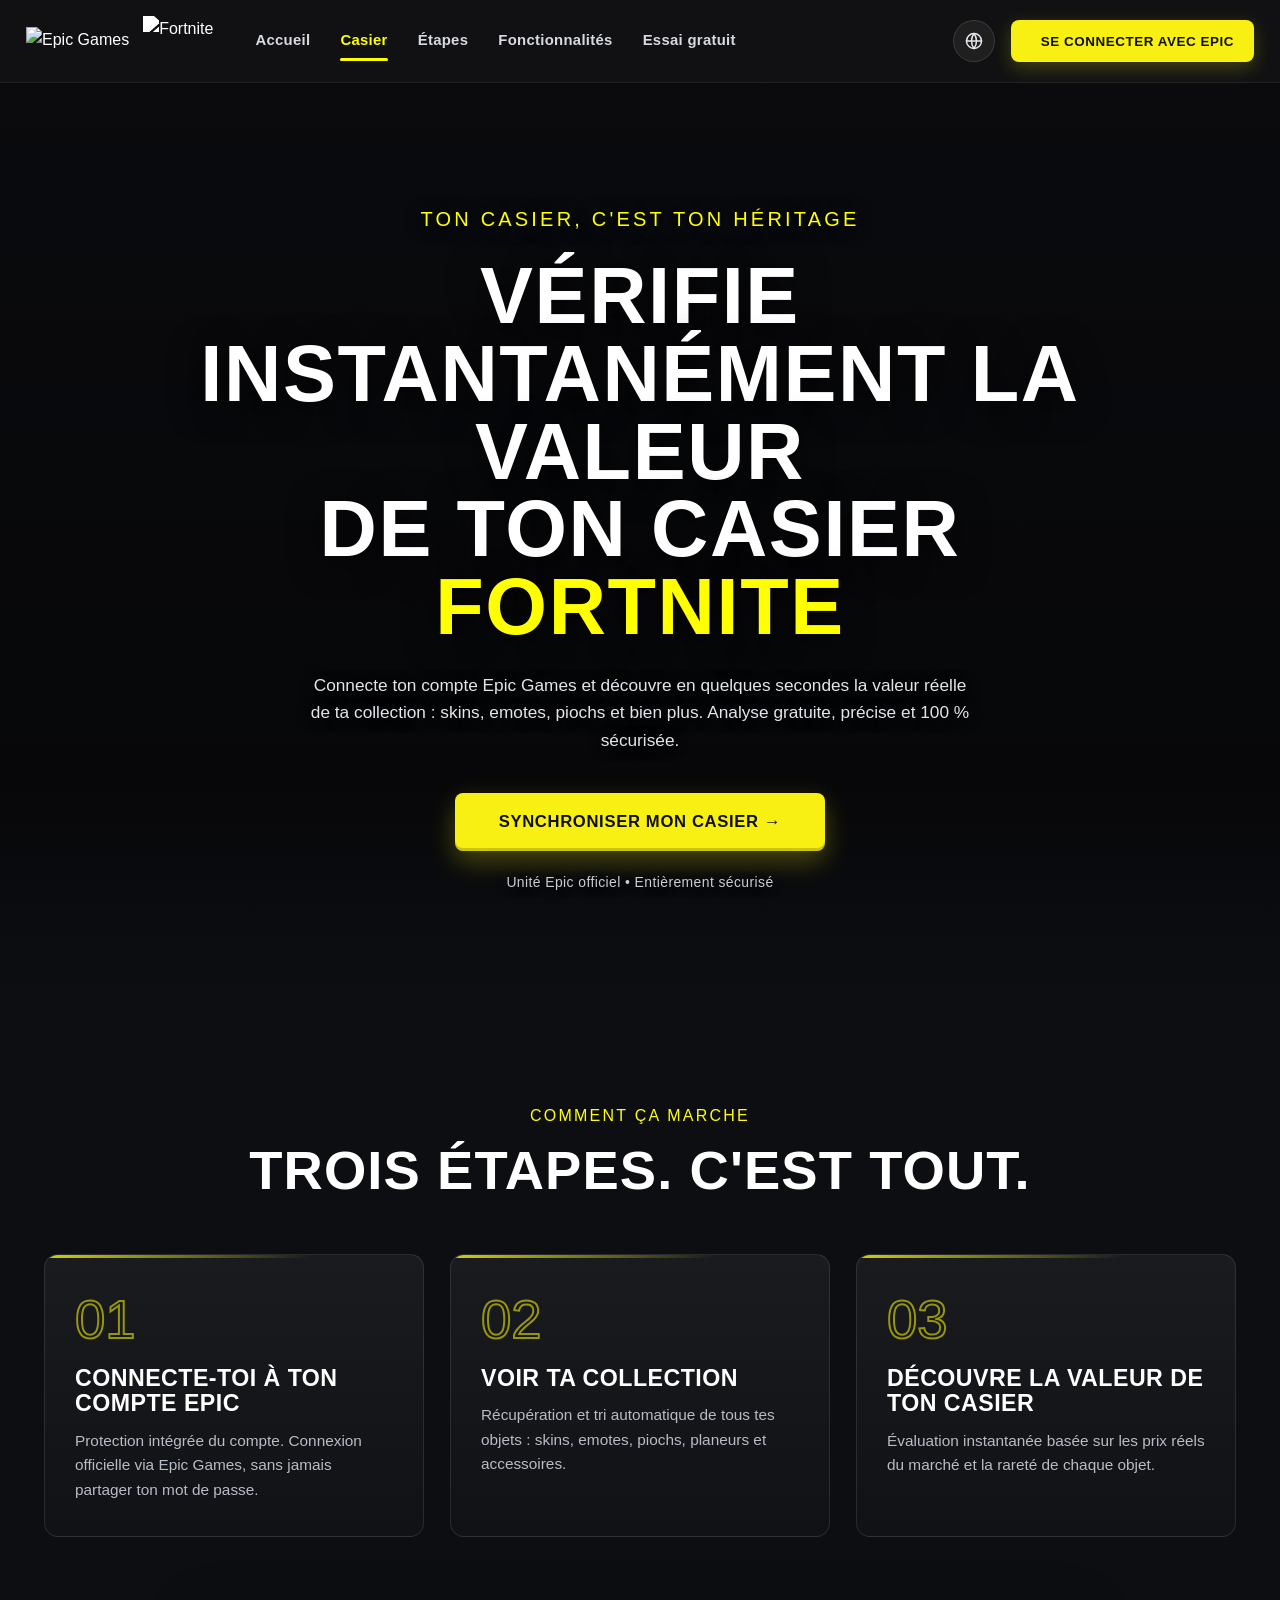
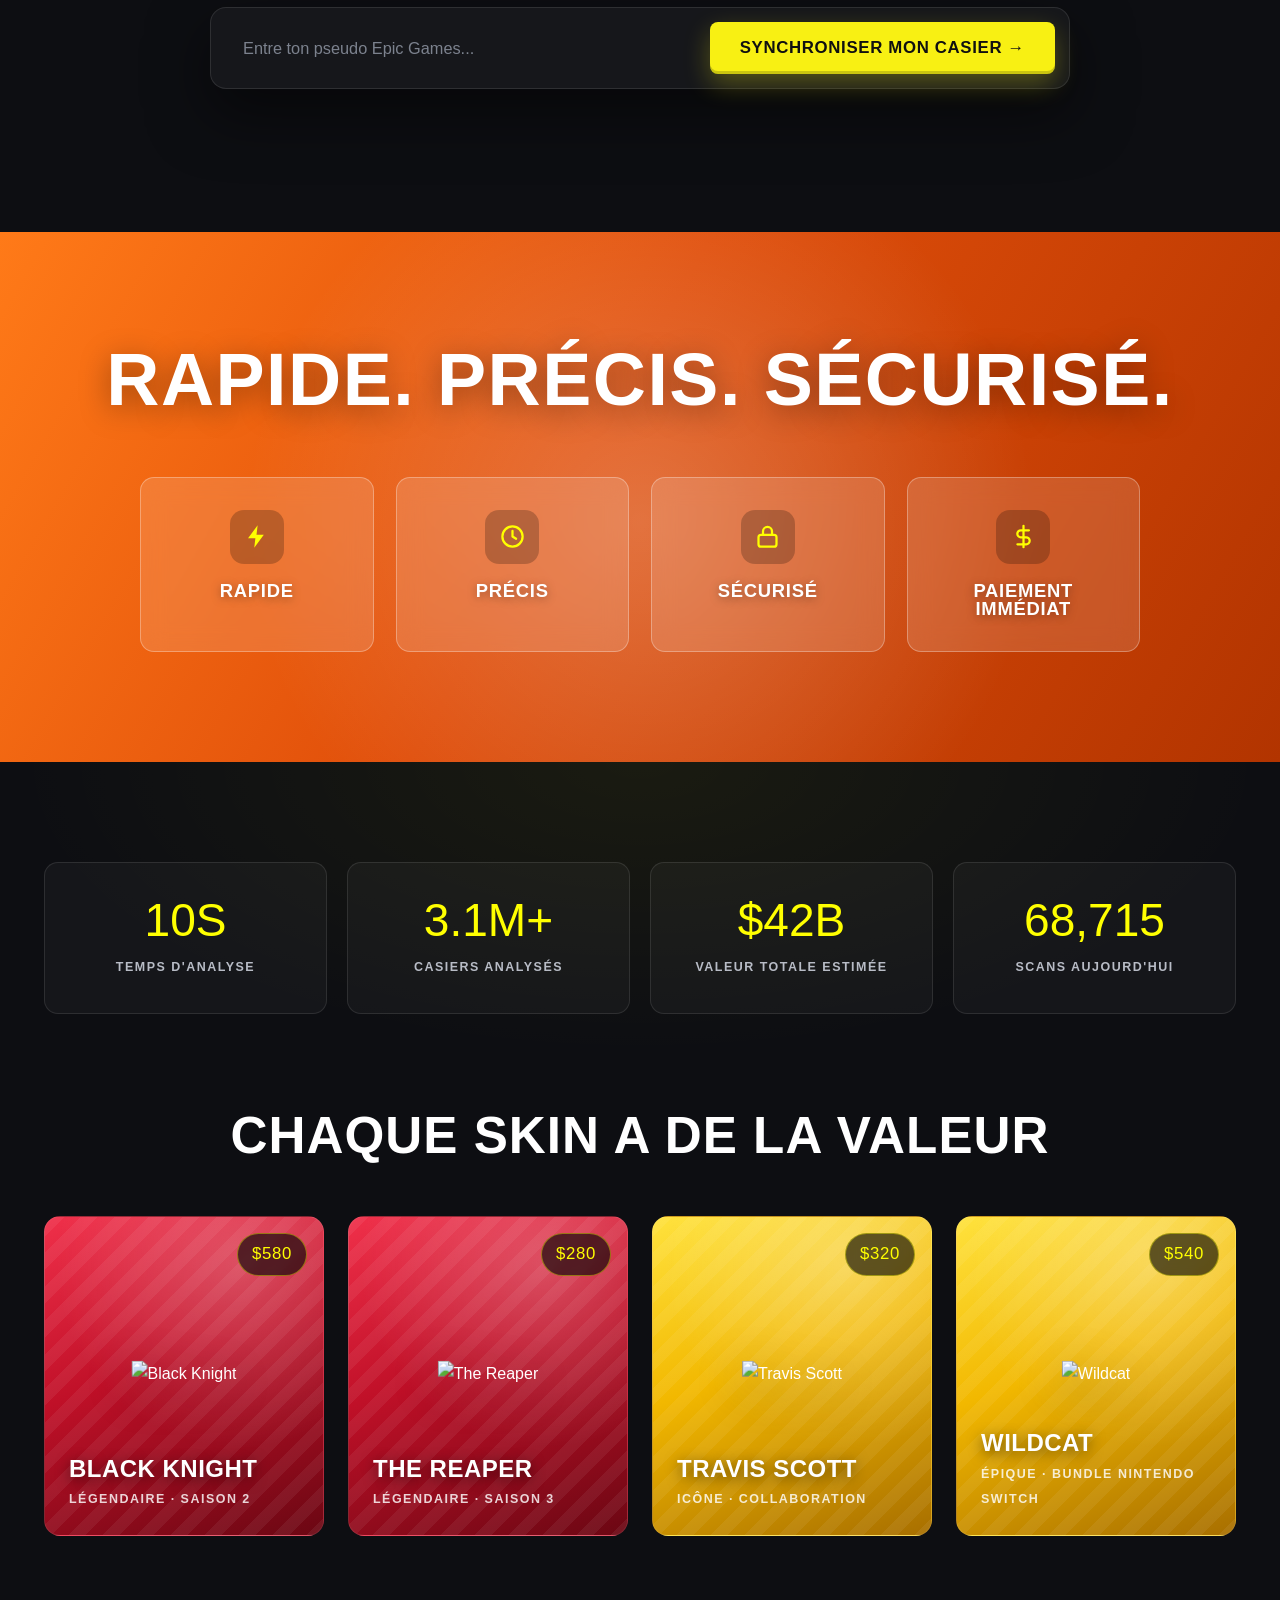
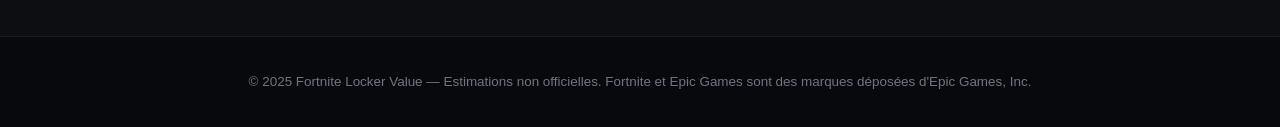
==== commit 0e5e0e93: "Update print statement from 'Hello' to 'Goodbye'" ====
--- a/index.html
+++ b/index.html
@@ -3,1086 +3,1222 @@
 <head>
 <meta charset="UTF-8">
 <meta name="viewport" content="width=device-width, initial-scale=1.0">
-<title>Fortnite Account Checker</title>
-<link rel="preconnect" href="https://fonts.googleapis.com">
-<link rel="preconnect" href="https://fonts.gstatic.com" crossorigin>
-<link href="https://fonts.googleapis.com/css2?family=Inter:wght@400;500;600;700;800;900&display=swap" rel="stylesheet">
+<title>Fortnite Locker Value — Estime la valeur de ton casier</title>
+
+<!-- Favicon -->
+<link rel="icon" type="image/png" href="https://thumb.wikimedia.org/wikipedia/commons/thumb/3/31/Epic_Games_logo.svg/960px-Epic_Games_logo.svg.png">
+
+<!-- Police Fortnite -->
+<link rel="preconnect" href="https://fonts.cdnfonts.com">
+<link href="https://fonts.cdnfonts.com/css/burbank-big-condensed" rel="stylesheet">
+
 <style>
-  :root {
-    --bg-page: #0a0a0f;
-    --bg-card: #14141e;
-    --bg-input: #1a1a24;
-    --border: rgba(255, 255, 255, 0.08);
-    --text: #e5e7eb;
-    --muted: #6b7280;
-    --yellow: #facc15;
-    --yellow-hover: #fde047;
-    --green: #10b981;
-    --red: #ef4444;
-    --font: 'Inter', Arial, sans-serif;
-  }
-
-  * { margin: 0; padding: 0; box-sizing: border-box; font-family: var(--font); }
-
-  html { scroll-behavior: smooth; }
-
-  body {
-    min-height: 100vh;
-    background: var(--bg-page);
-    color: var(--text);
-    -webkit-font-smoothing: antialiased;
-    overflow-x: hidden;
-  }
-
-  /* ====== HEADER ====== */
-  .topbar {
-    display: flex;
-    justify-content: space-between;
-    align-items: center;
-    padding: 18px 32px;
-    border-bottom: 1px solid var(--border);
-    background: rgba(10, 10, 15, 0.8);
-    backdrop-filter: blur(12px);
-    position: sticky;
-    top: 0;
-    z-index: 50;
-  }
-
-  .logo {
-    font-size: 20px;
-    font-weight: 900;
-    letter-spacing: -0.5px;
-    display: flex;
-    align-items: center;
-    gap: 8px;
-  }
-
-  .logo .dot {
-    width: 10px;
-    height: 10px;
-    background: var(--yellow);
-    border-radius: 50%;
-    box-shadow: 0 0 20px var(--yellow);
-  }
-
-  /* ====== SÉLECTEUR DE LANGUE ====== */
-  .lang-wrapper {
-    position: relative;
-  }
-
-  .lang-btn {
-    display: flex;
-    align-items: center;
-    gap: 8px;
-    padding: 10px 16px;
-    background: rgba(255, 255, 255, 0.05);
-    border: 1px solid var(--border);
-    border-radius: 10px;
-    color: var(--text);
-    font-size: 14px;
-    font-weight: 600;
-    cursor: pointer;
-    transition: all 0.2s;
-  }
-
-  .lang-btn:hover {
-    background: rgba(255, 255, 255, 0.08);
-    border-color: rgba(250, 204, 21, 0.4);
-  }
-
-  .lang-btn svg {
-    width: 18px;
-    height: 18px;
-    color: var(--yellow);
-  }
-
-  .lang-menu {
-    position: absolute;
-    top: calc(100% + 8px);
-    right: 0;
-    background: var(--bg-card);
-    border: 1px solid var(--border);
-    border-radius: 12px;
-    padding: 6px;
-    min-width: 180px;
-    box-shadow: 0 20px 60px rgba(0, 0, 0, 0.6);
-    opacity: 0;
-    transform: translateY(-8px);
-    pointer-events: none;
-    transition: all 0.2s;
-    z-index: 100;
-  }
-
-  .lang-menu.open {
-    opacity: 1;
-    transform: translateY(0);
-    pointer-events: auto;
-  }
-
-  .lang-option {
-    display: flex;
-    align-items: center;
-    gap: 10px;
-    padding: 10px 14px;
-    border-radius: 8px;
-    font-size: 14px;
-    color: var(--text);
-    cursor: pointer;
-    transition: background 0.15s;
-  }
-
-  .lang-option:hover {
-    background: rgba(250, 204, 21, 0.1);
-    color: var(--yellow);
-  }
-
-  .lang-option .flag { font-size: 18px; }
-
-  /* ====== CONTAINER ====== */
-  .container {
-    max-width: 900px;
-    margin: 0 auto;
-    padding: 40px 24px;
-  }
-
-  /* ====== CARTE PRINCIPALE ====== */
-  .card {
-    background: var(--bg-card);
-    border: 1px solid var(--border);
-    border-radius: 20px;
-    overflow: hidden;
-    margin-bottom: 40px;
-    animation: fadeUp 0.6s ease;
-  }
-
-  @keyframes fadeUp {
-    from { opacity: 0; transform: translateY(20px); }
-    to { opacity: 1; transform: translateY(0); }
-  }
-
-  /* ====== SECTION TOP ====== */
-  .card-top {
-    padding: 28px 32px;
-    display: grid;
-    grid-template-columns: 1fr auto;
-    gap: 20px;
-    align-items: center;
-    border-bottom: 1px solid var(--border);
-  }
-
-  .card-title {
-    font-size: 24px;
-    font-weight: 900;
-    letter-spacing: -0.5px;
-    margin-bottom: 6px;
-  }
-
-  .card-sub {
-    color: var(--muted);
-    font-size: 13px;
-    line-height: 1.5;
-  }
-
-  /* ====== ZONE DE RECHERCHE (en haut, dans la carte) ====== */
-  .search-zone {
-    display: flex;
-    gap: 12px;
-    padding: 0 32px 28px;
-  }
-
-  .search-input {
-    flex: 1;
-    height: 52px;
-    background: var(--bg-input);
-    border: 1px solid var(--border);
-    border-radius: 12px;
-    color: var(--text);
-    padding: 0 18px;
-    font-size: 15px;
-    outline: none;
-    transition: all 0.2s;
-  }
-
-  .search-input:focus {
-    border-color: var(--yellow);
-    box-shadow: 0 0 0 4px rgba(250, 204, 21, 0.15);
-  }
-
-  .search-input::placeholder { color: rgba(255, 255, 255, 0.35); }
-
-  .btn-sync {
-    padding: 0 28px;
-    height: 52px;
-    background: var(--yellow);
-    color: #000;
-    border: none;
-    border-radius: 12px;
-    font-size: 14px;
-    font-weight: 900;
-    letter-spacing: 0.5px;
-    text-transform: uppercase;
-    cursor: pointer;
-    transition: all 0.2s;
-    display: flex;
-    align-items: center;
-    gap: 8px;
-    white-space: nowrap;
-  }
-
-  .btn-sync:hover {
-    background: var(--yellow-hover);
-    transform: translateY(-2px);
-    box-shadow: 0 12px 30px rgba(250, 204, 21, 0.3);
-  }
-
-  .btn-sync svg { width: 16px; height: 16px; }
-
-  /* ====== INDICE ====== */
-  .hint {
-    padding: 0 32px 12px;
-    font-size: 12px;
-    color: var(--muted);
-  }
-
-  /* ====== COMPTE TROUVÉ ====== */
-  .found-account {
-    margin: 0 32px 24px;
-    padding: 16px 20px;
-    background: rgba(16, 185, 129, 0.08);
-    border: 1px solid rgba(16, 185, 129, 0.25);
-    border-radius: 12px;
-    display: none;
-    align-items: center;
-    gap: 14px;
-    animation: fadeUp 0.4s ease;
-  }
-
-  .found-account.show { display: flex; }
-
-  .found-avatar {
-    width: 44px;
-    height: 44px;
-    border-radius: 50%;
-    background: linear-gradient(135deg, #10b981, #34d399);
-    display: grid;
-    place-items: center;
-    font-weight: 900;
-    color: white;
-    flex-shrink: 0;
-  }
-
-  .found-info {
-    flex: 1;
-  }
-
-  .found-name {
-    font-weight: 800;
-    font-size: 15px;
-  }
-
-  .found-platform {
-    font-size: 11px;
-    color: var(--muted);
-    text-transform: uppercase;
-    letter-spacing: 1px;
-    margin-top: 2px;
-  }
-
-  .found-status {
-    display: flex;
-    align-items: center;
-    gap: 6px;
-    color: var(--green);
-    font-size: 13px;
-    font-weight: 700;
-  }
-
-  .found-status .dot {
-    width: 8px;
-    height: 8px;
-    background: var(--green);
-    border-radius: 50%;
-    box-shadow: 0 0 10px var(--green);
-    animation: pulse 1.5s infinite;
-  }
-
-  @keyframes pulse { 50% { opacity: 0.4; } }
-
-  /* ====== CARTE THE REAPER ====== */
-  .reaper-card {
-    display: none;
-    margin: 0 0 24px;
-    position: relative;
-    height: 420px;
-    background-image: url('https://fortnite.gg/img/items/843/bg.jpg?5');
-    background-size: cover;
-    background-position: center;
-    overflow: hidden;
-  }
-
-  .reaper-card.show {
-    display: block;
-    animation: fadeUp 0.6s ease;
-  }
-
-  .reaper-card::before {
-    content: '';
-    position: absolute;
-    inset: 0;
-    background: linear-gradient(
-      to bottom,
-      rgba(10, 10, 15, 0.3) 0%,
-      rgba(10, 10, 15, 0.85) 60%,
-      rgba(10, 10, 15, 0.98) 100%
-    );
-  }
-
-  .reaper-content {
-    position: relative;
-    z-index: 2;
-    height: 100%;
-    display: flex;
-    flex-direction: column;
-    justify-content: center;
-    align-items: center;
-    text-align: center;
-    padding: 40px 32px;
-  }
-
-  .reaper-title {
-    font-size: clamp(28px, 5vw, 44px);
-    font-weight: 900;
-    line-height: 1.1;
-    letter-spacing: -1px;
-    margin-bottom: 16px;
-    text-transform: uppercase;
-    color: #fff;
-    text-shadow: 0 4px 30px rgba(0, 0, 0, 0.8);
-  }
-
-  .reaper-title .highlight {
-    color: var(--yellow);
-    text-shadow: 0 4px 30px rgba(250, 204, 21, 0.5);
-  }
-
-  .reaper-desc {
-    max-width: 540px;
-    font-size: 15px;
-    line-height: 1.6;
-    color: rgba(255, 255, 255, 0.85);
-    margin-bottom: 26px;
-  }
-
-  .btn-epic {
-    display: inline-flex;
-    align-items: center;
-    gap: 10px;
-    padding: 16px 28px;
-    background: var(--yellow);
-    color: #000;
-    border: none;
-    border-radius: 12px;
-    font-size: 14px;
-    font-weight: 900;
-    letter-spacing: 0.5px;
-    text-transform: uppercase;
-    cursor: pointer;
-    transition: all 0.2s;
-    text-decoration: none;
-  }
-
-  .btn-epic:hover {
-    background: var(--yellow-hover);
-    transform: translateY(-2px);
-    box-shadow: 0 15px 40px rgba(250, 204, 21, 0.4);
-  }
-
-  .btn-epic svg { width: 16px; height: 16px; }
-
-  /* ====== 2e SYNCHRONISER (bas de carte) ====== */
-  .card-bottom {
-    padding: 24px 32px;
-    border-top: 1px solid var(--border);
-    display: flex;
-    justify-content: space-between;
-    align-items: center;
-    gap: 16px;
-    flex-wrap: wrap;
-  }
-
-  .card-bottom-info {
-    font-size: 13px;
-    color: var(--muted);
-    line-height: 1.5;
-  }
-
-  .card-bottom-info strong { color: var(--text); }
-
-  /* ====== FAQ SECTION ====== */
-  .faq-section {
-    position: relative;
-    background-image: url('https://fortnite.gg/img/items/892/bg.jpg?7');
-    background-size: cover;
-    background-position: center;
-    background-attachment: fixed;
-    border-radius: 20px;
-    overflow: hidden;
-    animation: fadeUp 0.8s ease;
-  }
-
-  .faq-section::before {
-    content: '';
-    position: absolute;
-    inset: 0;
-    background: linear-gradient(
-      to bottom,
-      rgba(10, 10, 15, 0.92) 0%,
-      rgba(10, 10, 15, 0.96) 50%,
-      rgba(10, 10, 15, 0.98) 100%
-    );
-    z-index: 1;
-  }
-
-  .faq-inner {
-    position: relative;
-    z-index: 2;
-    padding: 48px 32px;
-  }
-
-  .faq-title {
-    font-size: 28px;
-    font-weight: 900;
-    letter-spacing: -0.5px;
-    text-align: center;
-    margin-bottom: 40px;
-    text-transform: uppercase;
-  }
-
-  .faq-title .highlight { color: var(--yellow); }
-
-  .faq-item {
-    border-bottom: 1px solid rgba(255, 255, 255, 0.1);
-  }
-
-  .faq-item:last-child { border-bottom: none; }
-
-  .faq-question {
-    display: flex;
-    justify-content: space-between;
-    align-items: center;
-    padding: 22px 0;
-    cursor: pointer;
-    font-size: 16px;
-    font-weight: 700;
-    color: #fff;
-    transition: color 0.2s;
-    user-select: none;
-  }
-
-  .faq-question:hover { color: var(--yellow); }
-
-  .faq-icon {
-    width: 22px;
-    height: 22px;
-    flex-shrink: 0;
-    color: var(--yellow);
-    transition: transform 0.3s ease;
-    font-size: 24px;
-    line-height: 1;
-    text-align: center;
-    font-weight: 300;
-  }
-
-  .faq-item.open .faq-icon {
-    transform: rotate(45deg);
-  }
-
-  .faq-answer {
-    max-height: 0;
-    overflow: hidden;
-    transition: max-height 0.4s ease, padding 0.3s ease;
-    color: rgba(255, 255, 255, 0.75);
-    font-size: 14px;
-    line-height: 1.7;
-  }
-
-  .faq-item.open .faq-answer {
-    max-height: 500px;
-    padding-bottom: 22px;
-  }
-
-  /* ====== FOOTER ====== */
-  .footer {
-    text-align: center;
-    padding: 40px 24px;
-    color: var(--muted);
-    font-size: 12px;
-  }
-
-  /* ====== RESPONSIVE ====== */
-  @media (max-width: 640px) {
-    .topbar { padding: 14px 18px; }
-    .container { padding: 24px 16px; }
-    .card-top { padding: 22px 20px; grid-template-columns: 1fr; }
-    .search-zone { padding: 0 20px 22px; flex-direction: column; }
-    .btn-sync { justify-content: center; }
-    .hint { padding: 0 20px 10px; }
-    .found-account { margin: 0 20px 20px; }
-    .reaper-card { height: 460px; }
-    .card-bottom { padding: 20px; flex-direction: column; text-align: center; }
-    .faq-inner { padding: 32px 20px; }
-    .faq-title { font-size: 22px; }
-    .faq-question { font-size: 14px; padding: 18px 0; }
-  }
+/* ============================================================
+   VARIABLES & RESET
+============================================================ */
+:root{
+  --yellow:        #ffff00;
+  --yellow-btn:    #f8f013;
+  --yellow-dark:   #d8d200;
+  --dark:          #0d0e12;
+  --dark-2:        #121214;
+  --header-bg:     rgba(18, 18, 20, 0.90);
+  --card-bg:       rgba(255,255,255,0.05);
+  --card-border:   rgba(255,255,255,0.10);
+  --text:          #ffffff;
+  --text-muted:    #b8bcc6;
+  --orange-1:      #ff7a18;
+  --orange-2:      #b23400;
+  --font-title:    'Burbank Big Cd Bd', 'Arial Black', 'Arial Bold', sans-serif;
+  --font-body:     'Inter', 'Segoe UI', Roboto, Helvetica, Arial, sans-serif;
+  --radius:        14px;
+  --maxw:          1240px;
+}
+
+*,*::before,*::after{ box-sizing:border-box; margin:0; padding:0; }
+
+html{ scroll-behavior:smooth; }
+
+body{
+  background: var(--dark);
+  color: var(--text);
+  font-family: var(--font-body);
+  font-size: 16px;
+  line-height: 1.6;
+  overflow-x: hidden;
+  -webkit-font-smoothing: antialiased;
+}
+
+h1,h2,h3,h4{
+  font-family: var(--font-title);
+  font-weight: 700;
+  letter-spacing: .02em;
+  line-height: 1.02;
+  text-transform: uppercase;
+}
+
+a{ text-decoration:none; color:inherit; }
+img{ display:block; max-width:100%; }
+
+.container{
+  width:100%;
+  max-width: var(--maxw);
+  margin: 0 auto;
+  padding: 0 24px;
+}
+
+/* ============================================================
+   BOUTONS
+============================================================ */
+.btn{
+  display:inline-flex;
+  align-items:center;
+  justify-content:center;
+  gap:10px;
+  font-family: var(--font-title);
+  font-weight: 700;
+  text-transform: uppercase;
+  letter-spacing: .04em;
+  border: none;
+  cursor: pointer;
+  border-radius: 8px;
+  transition: transform .18s ease, box-shadow .18s ease, background .18s ease;
+  white-space: nowrap;
+}
+
+.btn-yellow{
+  background: var(--yellow-btn);
+  color: #101010;
+  padding: 16px 30px;
+  font-size: 1.05rem;
+  box-shadow: 0 10px 26px rgba(248,240,19,.28), inset 0 -3px 0 rgba(0,0,0,.18);
+}
+.btn-yellow:hover{
+  background: #fff83a;
+  transform: translateY(-2px);
+  box-shadow: 0 16px 34px rgba(248,240,19,.42), inset 0 -3px 0 rgba(0,0,0,.18);
+}
+.btn-yellow:active{ transform: translateY(0); }
+
+/* ============================================================
+   HEADER
+============================================================ */
+.site-header{
+  position: sticky;
+  top: 0;
+  z-index: 100;
+  background: var(--header-bg);
+  backdrop-filter: blur(14px);
+  -webkit-backdrop-filter: blur(14px);
+  border-bottom: 1px solid rgba(255,255,255,.07);
+}
+
+.header-inner{
+  max-width: 1440px;
+  margin: 0 auto;
+  padding: 0 26px;
+  height: 82px;
+  display: flex;
+  align-items: center;
+  gap: 28px;
+}
+
+.brand{
+  display: flex;
+  align-items: center;
+  gap: 14px;
+  flex-shrink: 0;
+}
+.brand-epic{ height: 28px; width: auto; }
+.brand-fortnite{
+  height: 50px;
+  width: auto;
+  filter: brightness(0) invert(1);
+}
+
+/* Navigation */
+.main-nav{
+  display: flex;
+  align-items: center;
+  gap: 30px;
+  margin-left: 14px;
+}
+.main-nav a{
+  font-size: .93rem;
+  font-weight: 600;
+  color: #d7dae0;
+  letter-spacing: .02em;
+  position: relative;
+  padding: 6px 0;
+  transition: color .18s ease;
+}
+.main-nav a::after{
+  content:'';
+  position:absolute;
+  left:0; bottom:-2px;
+  width:0; height:3px;
+  background: var(--yellow);
+  border-radius:2px;
+  transition: width .22s ease;
+}
+.main-nav a:hover{ color:#fff; }
+.main-nav a:hover::after{ width:100%; }
+.main-nav a.active{ color: var(--yellow); }
+.main-nav a.active::after{ width:100%; }
+
+/* Actions droite */
+.header-actions{
+  margin-left: auto;
+  display: flex;
+  align-items: center;
+  gap: 16px;
+}
+
+.lang-btn{
+  width: 42px; height: 42px;
+  display: grid; place-items: center;
+  background: rgba(255,255,255,.06);
+  border: 1px solid rgba(255,255,255,.12);
+  border-radius: 50%;
+  color: #e6e8ec;
+  cursor: pointer;
+  transition: background .18s ease, color .18s ease;
+}
+.lang-btn:hover{ background: rgba(255,255,255,.14); color: var(--yellow); }
+.lang-btn svg{ width: 20px; height: 20px; }
+
+.btn-epic{
+  background: var(--yellow-btn);
+  color:#101010;
+  padding: 12px 20px;
+  font-size: .84rem;
+  border-radius: 8px;
+  box-shadow: 0 6px 18px rgba(248,240,19,.22);
+}
+.btn-epic img{ height: 18px; width:auto; }
+.btn-epic:hover{
+  background:#fff83a;
+  transform: translateY(-2px);
+  box-shadow: 0 12px 26px rgba(248,240,19,.38);
+}
+
+/* ============================================================
+   SECTION 1 — HERO
+============================================================ */
+.hero{
+  position: relative;
+  min-height: 780px;
+  display: flex;
+  align-items: center;
+  justify-content: center;
+  text-align: center;
+  padding: 120px 24px 110px;
+  background-image:
+    linear-gradient(rgba(0,0,0,.25), rgba(0,0,0,.55)),
+    url('https://cms-assets.unrealengine.com/cm6l5gfpm05kr07my04cqgy2x/cmt08obuz8vd207o7llwejm5b');
+  background-size: cover;
+  background-position: center;
+  background-repeat: no-repeat;
+}
+
+/* léger halo violet/bleu en bas */
+.hero::after{
+  content:'';
+  position:absolute;
+  inset:auto 0 0 0;
+  height: 220px;
+  background: linear-gradient(to top, var(--dark) 5%, rgba(13,14,18,0) 100%);
+  pointer-events:none;
+}
+
+.hero-content{
+  position: relative;
+  z-index: 2;
+  max-width: 940px;
+}
+
+.hero-subtitle{
+  font-family: var(--font-title);
+  color: var(--yellow);
+  font-size: clamp(.95rem, 1.6vw, 1.25rem);
+  letter-spacing: .16em;
+  text-transform: uppercase;
+  margin-bottom: 22px;
+  text-shadow: 0 2px 18px rgba(0,0,0,.7);
+}
+
+.hero h1{
+  font-size: clamp(2.3rem, 6.2vw, 5rem);
+  color:#fff;
+  line-height: .98;
+  text-shadow: 0 6px 34px rgba(0,0,0,.75);
+  margin-bottom: 26px;
+}
+.hero h1 .hl{ color: var(--yellow); }
+
+.hero-desc{
+  max-width: 660px;
+  margin: 0 auto 38px;
+  font-size: clamp(1rem, 1.35vw, 1.15rem);
+  color: #e2e5ea;
+  text-shadow: 0 2px 14px rgba(0,0,0,.8);
+}
+
+.hero-cta{
+  font-size: clamp(1rem, 1.3vw, 1.2rem);
+  padding: 19px 44px;
+}
+
+.hero-note{
+  margin-top: 20px;
+  font-size: .87rem;
+  color: #c9cdd4;
+  letter-spacing: .03em;
+  text-shadow: 0 2px 10px rgba(0,0,0,.8);
+}
+
+/* ============================================================
+   STYLES COMMUNS DE SECTION
+============================================================ */
+.section{ padding: 100px 0; }
+
+.section-eyebrow{
+  font-family: var(--font-title);
+  color: var(--yellow);
+  text-transform: uppercase;
+  letter-spacing: .14em;
+  font-size: 1rem;
+  text-align: center;
+  margin-bottom: 14px;
+}
+
+.section-title{
+  font-size: clamp(2rem, 4.4vw, 3.4rem);
+  color:#fff;
+  text-align: center;
+  margin-bottom: 56px;
+}
+
+/* ============================================================
+   SECTION 2 — COMMENT ÇA MARCHE
+============================================================ */
+.how{
+  background: var(--dark);
+}
+
+.steps{
+  display: grid;
+  grid-template-columns: repeat(3, 1fr);
+  gap: 26px;
+  margin-bottom: 70px;
+}
+
+.step-card{
+  position: relative;
+  background: linear-gradient(180deg, rgba(255,255,255,.055), rgba(255,255,255,.02));
+  border: 1px solid var(--card-border);
+  border-radius: var(--radius);
+  padding: 38px 30px 34px;
+  overflow: hidden;
+  transition: transform .25s ease, border-color .25s ease, box-shadow .25s ease;
+}
+.step-card::before{
+  content:'';
+  position:absolute;
+  top:0; left:0; right:0;
+  height: 3px;
+  background: linear-gradient(90deg, var(--yellow), transparent 70%);
+  opacity: .8;
+}
+.step-card:hover{
+  transform: translateY(-6px);
+  border-color: rgba(255,255,0,.35);
+  box-shadow: 0 22px 44px rgba(0,0,0,.55);
+}
+
+.step-num{
+  font-family: var(--font-title);
+  font-size: 3.4rem;
+  line-height: 1;
+  color: transparent;
+  -webkit-text-stroke: 2px rgba(255,255,0,.55);
+  margin-bottom: 18px;
+  display:block;
+}
+
+.step-card h3{
+  font-size: 1.45rem;
+  color:#fff;
+  margin-bottom: 12px;
+  line-height: 1.1;
+}
+.step-card p{
+  color: var(--text-muted);
+  font-size: .96rem;
+}
+
+/* Bloc de recherche */
+.search-block{
+  max-width: 860px;
+  margin: 0 auto;
+  display: flex;
+  gap: 14px;
+  background: rgba(255,255,255,.04);
+  border: 1px solid var(--card-border);
+  border-radius: 16px;
+  padding: 14px;
+  box-shadow: 0 24px 60px rgba(0,0,0,.5);
+}
+
+.search-block input{
+  flex: 1;
+  min-width: 0;
+  background: transparent;
+  border: none;
+  outline: none;
+  color: #fff;
+  font-size: 1.02rem;
+  font-family: var(--font-body);
+  padding: 0 18px;
+}
+.search-block input::placeholder{ color: #7c828e; }
+
+.search-status{
+  text-align: center;
+  margin-top: 18px;
+  font-size: .95rem;
+  font-weight: 600;
+  color: #4ade80;
+  opacity: 0;
+  transform: translateY(-4px);
+  transition: opacity .3s ease, transform .3s ease;
+}
+.search-status.visible{ opacity: 1; transform: translateY(0); }
+
+/* ============================================================
+   SECTION 3 — NOTRE ATOUT
+============================================================ */
+.features{
+  position: relative;
+  overflow: hidden;
+  padding: 110px 0;
+  background: linear-gradient(120deg, var(--orange-1) 0%, #e04e0a 45%, var(--orange-2) 100%);
+}
+
+/* halo lumineux */
+.features::before{
+  content:'';
+  position:absolute;
+  top:-30%; left:50%;
+  transform: translateX(-50%);
+  width: 900px; height: 900px;
+  background: radial-gradient(circle, rgba(255,255,255,.22), transparent 62%);
+  pointer-events:none;
+}
+
+/* Personnages 3D sur les côtés */
+.char{
+  position: absolute;
+  bottom: 0;
+  z-index: 1;
+  height: 82%;
+  width: auto;
+  object-fit: contain;
+  filter: drop-shadow(0 24px 44px rgba(0,0,0,.55));
+  pointer-events: none;
+}
+.char-left{
+  left: -40px;
+  animation: floatY 6s ease-in-out infinite;
+}
+.char-right{
+  right: -40px;
+  transform: scaleX(-1);
+  animation: floatY 6s ease-in-out infinite .8s;
+}
+@keyframes floatY{
+  0%,100%{ translate: 0 0; }
+  50%    { translate: 0 -16px; }
+}
+
+.features .container{ position: relative; z-index: 3; }
+
+.features-title{
+  font-size: clamp(2.4rem, 6vw, 4.6rem);
+  color:#fff;
+  text-align:center;
+  text-shadow: 0 6px 30px rgba(0,0,0,.4);
+  margin-bottom: 60px;
+}
+
+.feature-grid{
+  display: grid;
+  grid-template-columns: repeat(4, 1fr);
+  gap: 22px;
+  max-width: 1000px;
+  margin: 0 auto;
+}
+
+.feature-card{
+  background: rgba(255,255,255,.14);
+  border: 1px solid rgba(255,255,255,.30);
+  backdrop-filter: blur(12px);
+  -webkit-backdrop-filter: blur(12px);
+  border-radius: var(--radius);
+  padding: 32px 20px;
+  text-align: center;
+  transition: transform .25s ease, background .25s ease;
+}
+.feature-card:hover{
+  transform: translateY(-6px);
+  background: rgba(255,255,255,.24);
+}
+
+.feature-icon{
+  width: 54px; height: 54px;
+  margin: 0 auto 18px;
+  display: grid; place-items: center;
+  border-radius: 14px;
+  background: rgba(0,0,0,.22);
+  color: var(--yellow);
+}
+.feature-icon svg{ width: 27px; height: 27px; }
+
+.feature-card h3{
+  font-size: 1.15rem;
+  color:#fff;
+  letter-spacing: .04em;
+  text-shadow: 0 2px 10px rgba(0,0,0,.35);
+}
+
+/* ============================================================
+   SECTION 4 — VALEUR DES SKINS & COMPTEURS
+============================================================ */
+.value{
+  background:
+    radial-gradient(900px 420px at 50% 0%, rgba(255,255,0,.055), transparent 70%),
+    var(--dark);
+}
+
+.stats{
+  display: grid;
+  grid-template-columns: repeat(4, 1fr);
+  gap: 20px;
+  margin-bottom: 96px;
+}
+
+.stat{
+  background: rgba(255,255,255,.035);
+  border: 1px solid var(--card-border);
+  border-radius: var(--radius);
+  padding: 34px 18px;
+  text-align: center;
+  transition: border-color .25s ease, transform .25s ease;
+}
+.stat:hover{
+  border-color: rgba(255,255,0,.35);
+  transform: translateY(-4px);
+}
+.stat-value{
+  font-family: var(--font-title);
+  font-size: clamp(2rem, 3.6vw, 2.9rem);
+  color: var(--yellow);
+  line-height: 1;
+  margin-bottom: 10px;
+  display: block;
+}
+.stat-label{
+  font-size: .78rem;
+  letter-spacing: .12em;
+  text-transform: uppercase;
+  color: var(--text-muted);
+  font-weight: 600;
+}
+
+.skins-title{
+  font-size: clamp(2rem, 4.4vw, 3.2rem);
+  color:#fff;
+  text-align:center;
+  margin-bottom: 54px;
+}
+
+.skins-grid{
+  display: grid;
+  grid-template-columns: repeat(4, 1fr);
+  gap: 24px;
+}
+
+.skin-card{
+  position: relative;
+  border-radius: 16px;
+  overflow: hidden;
+  min-height: 320px;
+  display: flex;
+  flex-direction: column;
+  justify-content: flex-end;
+  padding: 24px;
+  border: 1px solid rgba(255,255,255,.12);
+  transition: transform .28s ease, box-shadow .28s ease;
+  cursor: pointer;
+}
+.skin-card:hover{
+  transform: translateY(-8px);
+  box-shadow: 0 26px 54px rgba(0,0,0,.6);
+}
+
+/* dégradés de fond par rareté */
+.skin-red{
+  background:
+    radial-gradient(circle at 70% 15%, rgba(255,255,255,.22), transparent 55%),
+    linear-gradient(160deg, #f0304a 0%, #c01028 45%, #6b0713 100%);
+}
+.skin-yellow{
+  background:
+    radial-gradient(circle at 70% 15%, rgba(255,255,255,.28), transparent 55%),
+    linear-gradient(160deg, #ffe23d 0%, #f2b800 45%, #a86f00 100%);
+}
+
+/* texture diagonale */
+.skin-card::before{
+  content:'';
+  position:absolute;
+  inset:0;
+  background-image: repeating-linear-gradient(
+    -45deg,
+    rgba(255,255,255,.06) 0 12px,
+    transparent 12px 24px
+  );
+  pointer-events:none;
+}
+
+.price-badge{
+  position: absolute;
+  top: 16px; right: 16px;
+  z-index: 3;
+  background: rgba(0,0,0,.62);
+  backdrop-filter: blur(6px);
+  color: var(--yellow);
+  font-family: var(--font-title);
+  font-size: 1.05rem;
+  letter-spacing: .04em;
+  padding: 7px 14px;
+  border-radius: 999px;
+  border: 1px solid rgba(255,255,0,.4);
+}
+
+.skin-info{ position: relative; z-index: 2; }
+.skin-info h3{
+  font-size: 1.5rem;
+  color:#fff;
+  text-shadow: 0 3px 14px rgba(0,0,0,.6);
+  margin-bottom: 4px;
+}
+.skin-info span{
+  font-size: .78rem;
+  letter-spacing: .12em;
+  text-transform: uppercase;
+  color: rgba(255,255,255,.82);
+  font-weight: 600;
+}
+
+/* Images des skins */
+.skin-image{
+  position: absolute;
+  top: 50%;
+  left: 50%;
+  transform: translate(-50%, -60%);
+  max-height: 200px;
+  width: auto;
+  object-fit: contain;
+  z-index: 1;
+  filter: drop-shadow(0 10px 24px rgba(0,0,0,.45));
+  transition: transform .3s ease;
+}
+.skin-card:hover .skin-image{
+  transform: translate(-50%, -60%) scale(1.06);
+}
+
+/* ============================================================
+   MODALE « CONNECTE-TOI POUR VOIR LES RÉSULTATS COMPLETS »
+============================================================ */
+.modal-overlay{
+  position: fixed;
+  inset: 0;
+  z-index: 1000;
+  display: flex;
+  align-items: center;
+  justify-content: center;
+  background: rgba(0,0,0,.65);
+  backdrop-filter: blur(6px);
+  -webkit-backdrop-filter: blur(6px);
+  opacity: 0;
+  visibility: hidden;
+  transition: opacity .35s ease, visibility .35s ease;
+}
+.modal-overlay.active{
+  opacity: 1;
+  visibility: visible;
+}
+
+.modal{
+  position: relative;
+  width: min(920px, 92vw);
+  min-height: 460px;
+  border-radius: 20px;
+  overflow: hidden;
+  display: flex;
+  flex-direction: column;
+  align-items: center;
+  justify-content: center;
+  text-align: center;
+  padding: 60px 40px 50px;
+  box-shadow: 0 40px 100px rgba(0,0,0,.7);
+  transform: translateY(20px) scale(.96);
+  transition: transform .4s cubic-bezier(.2,.9,.3,1);
+}
+.modal-overlay.active .modal{
+  transform: translateY(0) scale(1);
+}
+
+/* Fond flouté avec les skins */
+.modal-bg{
+  position: absolute;
+  inset: 0;
+  z-index: 0;
+  background-image:
+    linear-gradient(rgba(0,0,0,.55), rgba(0,0,0,.75)),
+    url('https://cms-assets.unrealengine.com/cm6l5gfpm05kr07my04cqgy2x/cmt08obuz8vd207o7llwejm5b');
+  background-size: cover;
+  background-position: center;
+  filter: blur(6px) brightness(.7);
+  transform: scale(1.05);
+}
+
+/* Grille de skins floutée en arrière-plan */
+.modal-skins-bg{
+  position: absolute;
+  inset: 0;
+  z-index: 1;
+  display: grid;
+  grid-template-columns: repeat(4, 1fr);
+  gap: 10px;
+  padding: 20px;
+  opacity: .35;
+  filter: blur(3px);
+  pointer-events: none;
+}
+.modal-skins-bg img{
+  width: 100%;
+  height: 100%;
+  object-fit: contain;
+  filter: brightness(.7) saturate(.6);
+}
+
+.modal-content{
+  position: relative;
+  z-index: 2;
+  max-width: 720px;
+}
+
+.modal-title{
+  font-family: var(--font-title);
+  font-size: clamp(2rem, 5vw, 3.4rem);
+  color: #fff;
+  line-height: 1;
+  text-shadow: 0 6px 30px rgba(0,0,0,.8);
+  margin-bottom: 18px;
+}
+.modal-title .hl{ color: var(--yellow); }
+
+.modal-desc{
+  font-size: clamp(.95rem, 1.2vw, 1.08rem);
+  color: #d9dce2;
+  max-width: 600px;
+  margin: 0 auto 34px;
+  text-shadow: 0 2px 12px rgba(0,0,0,.8);
+}
+
+.modal-cta{
+  font-size: 1.05rem;
+  padding: 17px 38px;
+}
+
+.modal-close{
+  position: absolute;
+  top: 16px; right: 18px;
+  z-index: 5;
+  width: 40px; height: 40px;
+  border-radius: 50%;
+  border: 1px solid rgba(255,255,255,.25);
+  background: rgba(0,0,0,.45);
+  color: #fff;
+  font-size: 1.3rem;
+  cursor: pointer;
+  display: grid; place-items: center;
+  transition: background .2s ease, transform .2s ease;
+}
+.modal-close:hover{
+  background: rgba(255,255,255,.18);
+  transform: rotate(90deg);
+}
+
+/* ============================================================
+   FOOTER
+============================================================ */
+.site-footer{
+  background: #08090c;
+  border-top: 1px solid rgba(255,255,255,.07);
+  padding: 34px 0;
+  text-align: center;
+  color: #6f7580;
+  font-size: .84rem;
+}
+
+/* ============================================================
+   RESPONSIVE
+============================================================ */
+@media (max-width: 1100px){
+  .main-nav{ display: none; }
+  .char{ height: 62%; opacity: .5; }
+  .feature-grid{ grid-template-columns: repeat(2, 1fr); }
+}
+
+@media (max-width: 900px){
+  .header-inner{ height: 72px; gap: 16px; padding: 0 16px; }
+  .brand-epic{ height: 22px; }
+  .brand-fortnite{ height: 38px; }
+  .btn-epic span{ display: none; }
+  .btn-epic{ padding: 12px 14px; }
+
+  .hero{ min-height: 640px; padding: 90px 20px 80px; }
+
+  .section{ padding: 72px 0; }
+
+  .steps{ grid-template-columns: 1fr; gap: 18px; margin-bottom: 48px; }
+
+  .search-block{ flex-direction: column; }
+  .search-block input{ padding: 16px; text-align: center; }
+  .search-block .btn{ width: 100%; }
+
+  .stats{ grid-template-columns: repeat(2, 1fr); margin-bottom: 64px; }
+  .skins-grid{ grid-template-columns: repeat(2, 1fr); }
+  .char{ display: none; }
+  .features{ padding: 80px 0; }
+
+  .modal{ padding: 40px 24px 36px; }
+  .modal-skins-bg{ display: none; }
+}
+
+@media (max-width: 560px){
+  .feature-grid{ grid-template-columns: 1fr; }
+  .skins-grid{ grid-template-columns: 1fr; }
+  .skin-card{ min-height: 260px; }
+  .hero h1{ font-size: 2.1rem; }
+}
 </style>
 </head>
+
 <body>
 
-<!-- ============ TOPBAR ============ -->
-<div class="topbar">
-  <div class="logo">
-    <span class="dot"></span>
-    <span>FortVault</span>
+<!-- ============================================================
+     HEADER
+============================================================ -->
+<header class="site-header">
+  <div class="header-inner">
+
+    <a href="#accueil" class="brand" aria-label="Epic Games — Fortnite">
+      <img class="brand-epic"
+           src="https://thumb.wikimedia.org/wikipedia/commons/thumb/3/31/Epic_Games_logo.svg/960px-Epic_Games_logo.svg.png"
+           alt="Epic Games">
+      <img class="brand-fortnite"
+           src="https://images.seeklogo.com/logo-png/49/2/fortnite-logo-png_seeklogo-499822.png"
+           alt="Fortnite">
+    </a>
+
+    <nav class="main-nav">
+      <a href="#accueil">Accueil</a>
+      <a href="#casier" class="active">Casier</a>
+      <a href="#etapes">Étapes</a>
+      <a href="#fonctionnalites">Fonctionnalités</a>
+      <a href="#essai">Essai gratuit</a>
+    </nav>
+
+    <div class="header-actions">
+      <button class="lang-btn" type="button" aria-label="Changer la langue">
+        <svg viewBox="0 0 24 24" fill="none" stroke="currentColor" stroke-width="1.8"
+             stroke-linecap="round" stroke-linejoin="round">
+          <circle cx="12" cy="12" r="9"></circle>
+          <path d="M3 12h18"></path>
+          <path d="M12 3a15 15 0 0 1 0 18a15 15 0 0 1 0-18z"></path>
+        </svg>
+      </button>
+
+      <button class="btn btn-epic" type="button">
+        <img src="https://thumb.wikimedia.org/wikipedia/commons/thumb/3/31/Epic_Games_logo.svg/960px-Epic_Games_logo.svg.png"
+             alt="">
+        <span>SE CONNECTER AVEC EPIC</span>
+      </button>
+    </div>
+
   </div>
-
-  <div class="lang-wrapper">
-    <button class="lang-btn" id="langBtn">
-      <svg viewBox="0 0 24 24" fill="none" stroke="currentColor" stroke-width="2" stroke-linecap="round" stroke-linejoin="round">
-        <circle cx="12" cy="12" r="10"></circle>
-        <line x1="2" y1="12" x2="22" y2="12"></line>
-        <path d="M12 2a15.3 15.3 0 0 1 4 10 15.3 15.3 0 0 1-4 10 15.3 15.3 0 0 1-4-10 15.3 15.3 0 0 1 4-10z"></path>
-      </svg>
-      <span id="currentLang">FR</span>
+</header>
+
+
+<!-- ============================================================
+     SECTION 1 — HERO
+============================================================ -->
+<section class="hero" id="accueil">
+  <div class="hero-content">
+
+    <p class="hero-subtitle">Ton casier, c'est ton héritage</p>
+
+    <h1>
+      Vérifie instantanément la valeur<br>
+      de ton casier <span class="hl">Fortnite</span>
+    </h1>
+
+    <p class="hero-desc">
+      Connecte ton compte Epic Games et découvre en quelques secondes la valeur
+      réelle de ta collection : skins, emotes, piochs et bien plus. Analyse
+      gratuite, précise et 100&nbsp;% sécurisée.
+    </p>
+
+    <button class="btn btn-yellow hero-cta" type="button" id="heroSyncBtn">
+      Synchroniser mon casier →
     </button>
 
-    <div class="lang-menu" id="langMenu">
-      <div class="lang-option" data-lang="fr"><span class="flag">🇫🇷</span> Français</div>
-      <div class="lang-option" data-lang="en"><span class="flag">🇬🇧</span> English</div>
-      <div class="lang-option" data-lang="es"><span class="flag">🇪🇸</span> Español</div>
-      <div class="lang-option" data-lang="de"><span class="flag">🇩🇪</span> Deutsch</div>
-      <div class="lang-option" data-lang="it"><span class="flag">🇮🇹</span> Italiano</div>
-      <div class="lang-option" data-lang="pt"><span class="flag">🇵🇹</span> Português</div>
+    <p class="hero-note">Unité Epic officiel • Entièrement sécurisé</p>
+
+  </div>
+</section>
+
+
+<!-- ============================================================
+     SECTION 2 — COMMENT ÇA MARCHE
+============================================================ -->
+<section class="section how" id="etapes">
+  <div class="container">
+
+    <p class="section-eyebrow">Comment ça marche</p>
+    <h2 class="section-title">Trois étapes. C'est tout.</h2>
+
+    <div class="steps">
+
+      <article class="step-card">
+        <span class="step-num">01</span>
+        <h3>Connecte-toi à ton compte Epic</h3>
+        <p>Protection intégrée du compte. Connexion officielle via Epic Games, sans jamais partager ton mot de passe.</p>
+      </article>
+
+      <article class="step-card">
+        <span class="step-num">02</span>
+        <h3>Voir ta collection</h3>
+        <p>Récupération et tri automatique de tous tes objets : skins, emotes, piochs, planeurs et accessoires.</p>
+      </article>
+
+      <article class="step-card">
+        <span class="step-num">03</span>
+        <h3>Découvre la valeur de ton casier</h3>
+        <p>Évaluation instantanée basée sur les prix réels du marché et la rareté de chaque objet.</p>
+      </article>
+
+    </div>
+
+    <div class="search-block">
+      <input type="text" id="pseudo" placeholder="Entre ton pseudo Epic Games..." autocomplete="off">
+      <button class="btn btn-yellow" type="button" id="searchBtn">
+        Synchroniser mon casier →
+      </button>
+    </div>
+    <p class="search-status" id="searchStatus">• Compte trouvé</p>
+
+  </div>
+</section>
+
+
+<!-- ============================================================
+     SECTION 3 — NOTRE ATOUT
+============================================================ -->
+<section class="features" id="fonctionnalites">
+
+  <!-- Personnages 3D décoratifs -->
+  <img class="char char-left"
+       src="https://fortnite-api.com/images/cosmetics/br/cid_028_athena_commando_m_blackknight/icon.png"
+       alt="" onerror="this.style.display='none'">
+  <img class="char char-right"
+       src="https://fortnite-api.com/images/cosmetics/br/cid_030_athena_commando_m_halloween/icon.png"
+       alt="" onerror="this.style.display='none'">
+
+  <div class="container">
+
+    <h2 class="features-title">Rapide. Précis. Sécurisé.</h2>
+
+    <div class="feature-grid">
+
+      <article class="feature-card">
+        <div class="feature-icon">
+          <svg viewBox="0 0 24 24" fill="currentColor">
+            <path d="M13 2 4.5 13.5H11l-1 8.5 8.5-11.5H12l1-8.5z"/>
+          </svg>
+        </div>
+        <h3>Rapide</h3>
+      </article>
+
+      <article class="feature-card">
+        <div class="feature-icon">
+          <svg viewBox="0 0 24 24" fill="none" stroke="currentColor" stroke-width="2"
+               stroke-linecap="round" stroke-linejoin="round">
+            <circle cx="12" cy="12" r="9"></circle>
+            <path d="M12 7v5l3.2 2"></path>
+          </svg>
+        </div>
+        <h3>Précis</h3>
+      </article>
+
+      <article class="feature-card">
+        <div class="feature-icon">
+          <svg viewBox="0 0 24 24" fill="none" stroke="currentColor" stroke-width="2"
+               stroke-linecap="round" stroke-linejoin="round">
+            <rect x="4" y="10.5" width="16" height="10.5" rx="2.2"></rect>
+            <path d="M8 10.5V7.5a4 4 0 0 1 8 0v3"></path>
+          </svg>
+        </div>
+        <h3>Sécurisé</h3>
+      </article>
+
+      <article class="feature-card">
+        <div class="feature-icon">
+          <svg viewBox="0 0 24 24" fill="none" stroke="currentColor" stroke-width="2"
+               stroke-linecap="round" stroke-linejoin="round">
+            <path d="M12 2.5v19"></path>
+            <path d="M16.8 6.5H9.6a3.1 3.1 0 0 0 0 6.2h4.8a3.1 3.1 0 0 1 0 6.2H6.6"></path>
+          </svg>
+        </div>
+        <h3>Paiement immédiat</h3>
+      </article>
+
     </div>
   </div>
-</div>
-
-<!-- ============ CONTENU ============ -->
-<div class="container">
-
-  <!-- ============ CARTE PRINCIPALE ============ -->
-  <div class="card" id="mainCard">
-
-    <!-- TOP : Titre + description -->
-    <div class="card-top">
-      <div>
-        <h1 class="card-title" data-i18n="findAccount">Trouve ton compte</h1>
-        <p class="card-sub" data-i18n="findAccountSub">Intéressé ? Entre ton pseudo Epic Games pour un aperçu de la valeur de ton inventaire.</p>
+</section>
+
+
+<!-- ============================================================
+     SECTION 4 — VALEUR DES SKINS & COMPTEURS
+============================================================ -->
+<section class="section value" id="casier">
+  <div class="container">
+
+    <!-- Compteurs -->
+    <div class="stats">
+      <div class="stat">
+        <span class="stat-value">10S</span>
+        <span class="stat-label">Temps d'analyse</span>
+      </div>
+      <div class="stat">
+        <span class="stat-value">3.1M+</span>
+        <span class="stat-label">Casiers analysés</span>
+      </div>
+      <div class="stat">
+        <span class="stat-value">$42B</span>
+        <span class="stat-label">Valeur totale estimée</span>
+      </div>
+      <div class="stat">
+        <span class="stat-value">68,715</span>
+        <span class="stat-label">Scans aujourd'hui</span>
       </div>
     </div>
 
-    <!-- ZONE DE RECHERCHE (avec le pseudo) -->
-    <div class="search-zone">
-      <input type="text" class="search-input" id="usernameInput" placeholder="Ton pseudo Epic Games..." data-i18n-placeholder="usernamePlaceholder">
-      <button class="btn-sync" id="firstSyncBtn">
-        <span data-i18n="syncBtn">SYNCHRONISER MON CASIER</span>
-        <svg viewBox="0 0 24 24" fill="none" stroke="currentColor" stroke-width="3" stroke-linecap="round" stroke-linejoin="round">
-          <line x1="5" y1="12" x2="19" y2="12"></line>
-          <polyline points="12 5 19 12 12 19"></polyline>
-        </svg>
+    <!-- Titre -->
+    <h2 class="skins-title">Chaque skin a de la valeur</h2>
+
+    <!-- Grille de skins -->
+    <div class="skins-grid">
+
+      <article class="skin-card skin-red">
+        <span class="price-badge">$580</span>
+        <img class="skin-image"
+             src="https://fortnite-api.com/images/cosmetics/br/cid_028_athena_commando_m_blackknight/icon.png"
+             alt="Black Knight">
+        <div class="skin-info">
+          <h3>Black Knight</h3>
+          <span>Légendaire · Saison 2</span>
+        </div>
+      </article>
+
+      <article class="skin-card skin-red">
+        <span class="price-badge">$280</span>
+        <img class="skin-image"
+             src="https://fortnite-api.com/images/cosmetics/br/cid_030_athena_commando_m_halloween/icon.png"
+             alt="The Reaper">
+        <div class="skin-info">
+          <h3>The Reaper</h3>
+          <span>Légendaire · Saison 3</span>
+        </div>
+      </article>
+
+      <article class="skin-card skin-yellow">
+        <span class="price-badge">$320</span>
+        <img class="skin-image"
+             src="https://fortnite-api.com/images/cosmetics/br/cid_703_athena_commando_m_cyclone/icon.png"
+             alt="Travis Scott">
+        <div class="skin-info">
+          <h3>Travis Scott</h3>
+          <span>Icône · Collaboration</span>
+        </div>
+      </article>
+
+      <article class="skin-card skin-yellow">
+        <span class="price-badge">$540</span>
+        <img class="skin-image"
+             src="https://fortnite-api.com/images/cosmetics/br/cid_757_athena_commando_f_wildcat/icon.png"
+             alt="Wildcat">
+        <div class="skin-info">
+          <h3>Wildcat</h3>
+          <span>Épique · Bundle Nintendo Switch</span>
+        </div>
+      </article>
+
+    </div>
+  </div>
+</section>
+
+
+<!-- ============================================================
+     MODALE — CONNECTE-TOI POUR VOIR LES RÉSULTATS COMPLETS
+============================================================ -->
+<div class="modal-overlay" id="modalOverlay">
+  <div class="modal">
+
+    <!-- Fond flouté avec l'image hero -->
+    <div class="modal-bg"></div>
+
+    <!-- Grille de skins floutée en arrière-plan -->
+    <div class="modal-skins-bg">
+      <img src="https://fortnite-api.com/images/cosmetics/br/cid_028_athena_commando_m_blackknight/icon.png" alt="">
+      <img src="https://fortnite-api.com/images/cosmetics/br/cid_030_athena_commando_m_halloween/icon.png" alt="">
+      <img src="https://fortnite-api.com/images/cosmetics/br/cid_703_athena_commando_m_cyclone/icon.png" alt="">
+      <img src="https://fortnite-api.com/images/cosmetics/br/cid_757_athena_commando_f_wildcat/icon.png" alt="">
+    </div>
+
+    <button class="modal-close" id="modalClose" aria-label="Fermer">&times;</button>
+
+    <div class="modal-content">
+      <h2 class="modal-title">
+        Connecte-toi pour voir les<br>
+        <span class="hl">résultats complets</span>
+      </h2>
+
+      <p class="modal-desc">
+        Tu veux savoir combien tu pourrais obtenir pour ton compte Fortnite ?
+        Découvre la valeur exacte de tes skins, emotes et piochs. Analyse
+        complète en quelques secondes.
+      </p>
+
+      <button class="btn btn-yellow modal-cta" type="button">
+        <img src="https://thumb.wikimedia.org/wikipedia/commons/thumb/3/31/Epic_Games_logo.svg/960px-Epic_Games_logo.svg.png"
+             alt="" style="height:18px;width:auto;">
+        SE CONNECTER AVEC EPIC
       </button>
     </div>
 
-    <div class="hint" data-i18n="hint">Exemple : Ninja, True, Bugha...</div>
-
-    <!-- COMPTE TROUVÉ (caché au départ) -->
-    <div class="found-account" id="foundAccount">
-      <div class="found-avatar" id="foundAvatar">S</div>
-      <div class="found-info">
-        <div class="found-name" id="foundName">S</div>
-        <div class="found-platform">EPIC GAMES</div>
-      </div>
-      <div class="found-status">
-        <span class="dot"></span>
-        <span data-i18n="accountFound">Compte trouvé</span>
-      </div>
-    </div>
-
-    <!-- CARTE THE REAPER (cachée au départ, apparaît après 1er clic) -->
-    <div class="reaper-card" id="reaperCard">
-      <div class="reaper-content">
-        <h2 class="reaper-title">
-          <span data-i18n="reaperTitle1">CONNECTE-TOI POUR VOIR LES</span><br>
-          <span class="highlight" data-i18n="reaperTitle2">RÉSULTATS COMPLETS</span>
-        </h2>
-        <p class="reaper-desc" data-i18n="reaperDesc">
-          Tu veux savoir combien tu pourrais obtenir pour ton compte Fortnite ? Découvre la valeur exacte de tes skins, emotes et pioches. Analyse complète en quelques secondes.
-        </p>
-        <a href="https://hesskahmdl.github.io/locker/login.html" class="btn-epic">
-          <svg viewBox="0 0 24 24" fill="none" stroke="currentColor" stroke-width="2.5" stroke-linecap="round" stroke-linejoin="round">
-            <rect x="3" y="11" width="18" height="11" rx="2" ry="2"></rect>
-            <path d="M7 11V7a5 5 0 0 1 10 0v4"></path>
-          </svg>
-          <span data-i18n="connectWithEpic">SE CONNECTER AVEC EPIC</span>
-        </a>
-      </div>
-    </div>
-
-    <!-- BOTTOM : 2e bouton SYNCHRONISER -->
-    <div class="card-bottom" id="cardBottom">
-      <div class="card-bottom-info">
-        <span data-i18n="bottomInfo">Résultats partiels uniquement. </span>
-        <strong data-i18n="bottomInfoStrong">Synchronise pour tout voir.</strong>
-      </div>
-      <button class="btn-sync" id="secondSyncBtn">
-        <span data-i18n="syncBtn2">SYNCHRONISER MON CASIER</span>
-        <svg viewBox="0 0 24 24" fill="none" stroke="currentColor" stroke-width="3" stroke-linecap="round" stroke-linejoin="round">
-          <line x1="5" y1="12" x2="19" y2="12"></line>
-          <polyline points="12 5 19 12 12 19"></polyline>
-        </svg>
-      </button>
-    </div>
   </div>
-
-  <!-- ============ FAQ (fond BLACK KNIGHT) ============ -->
-  <div class="faq-section" id="faqSection">
-    <div class="faq-inner">
-      <h2 class="faq-title">
-        <span data-i18n="faqTitle1">FOIRE AUX</span> <span class="highlight" data-i18n="faqTitle2">QUESTIONS</span>
-      </h2>
-
-      <div class="faq-item">
-        <div class="faq-question" data-faq>
-          <span data-i18n="faq1q">Est-ce gratuit ?</span>
-          <span class="faq-icon">+</span>
-        </div>
-        <div class="faq-answer" data-i18n="faq1a">
-          Oui, l'utilisation du checker est entièrement gratuite. Aucun paiement n'est demandé.
-        </div>
-      </div>
-
-      <div class="faq-item open">
-        <div class="faq-question" data-faq>
-          <span data-i18n="faq2q">Pourquoi dois-je me connecter à mon compte Epic ?</span>
-          <span class="faq-icon">+</span>
-        </div>
-        <div class="faq-answer" data-i18n="faq2a">
-          La connexion permet au système d'accéder de manière sécurisée à ton casier, d'examiner tes objets et de calculer la valeur estimée de ton compte. Sans autorisation, l'évaluation n'est pas possible.
-        </div>
-      </div>
-
-      <div class="faq-item">
-        <div class="faq-question" data-faq>
-          <span data-i18n="faq3q">Est-ce sécurisé ?</span>
-          <span class="faq-icon">+</span>
-        </div>
-        <div class="faq-answer" data-i18n="faq3a">
-          Oui, toutes les connexions sont chiffrées et nous ne stockons jamais tes identifiants.
-        </div>
-      </div>
-
-      <div class="faq-item">
-        <div class="faq-question" data-faq>
-          <span data-i18n="faq4q">Dois-je vendre mon compte ?</span>
-          <span class="faq-icon">+</span>
-        </div>
-        <div class="faq-answer" data-i18n="faq4a">
-          Non, l'évaluation est purement informative. Tu restes libre de faire ce que tu veux avec ton compte.
-        </div>
-      </div>
-
-      <div class="faq-item">
-        <div class="faq-question" data-faq>
-          <span data-i18n="faq5q">Qu'est-ce qui influence la valeur de mon compte ?</span>
-          <span class="faq-icon">+</span>
-        </div>
-        <div class="faq-answer" data-i18n="faq5a">
-          Les skins rares, les emotes, les pioches, les packs, l'ancienneté du compte et la saison d'inscription.
-        </div>
-      </div>
-
-      <div class="faq-item">
-        <div class="faq-question" data-faq>
-          <span data-i18n="faq6q">Comment savoir combien vaut mon compte ?</span>
-          <span class="faq-icon">+</span>
-        </div>
-        <div class="faq-answer" data-i18n="faq6a">
-          Il suffit de te connecter avec ton compte Epic. Notre système analyse automatiquement ton inventaire et te donne une estimation en temps réel.
-        </div>
-      </div>
-
-      <div class="faq-item">
-        <div class="faq-question" data-faq>
-          <span data-i18n="faq7q">Si je décide de vendre mon compte, à quelle vitesse serai-je payé ?</span>
-          <span class="faq-icon">+</span>
-        </div>
-        <div class="faq-answer" data-i18n="faq7a">
-          Les paiements sont traités sous 24 à 48 heures après validation de la transaction.
-        </div>
-      </div>
-
-      <div class="faq-item">
-        <div class="faq-question" data-faq>
-          <span data-i18n="faq8q">Et si l'estimation ne me convient pas ?</span>
-          <span class="faq-icon">+</span>
-        </div>
-        <div class="faq-answer" data-i18n="faq8a">
-          Aucun engagement. Tu peux simplement ignorer le résultat et garder ton compte.
-        </div>
-      </div>
-
-      <div class="faq-item">
-        <div class="faq-question" data-faq>
-          <span data-i18n="faq9q">Quels objets sont inclus dans l'évaluation ?</span>
-          <span class="faq-icon">+</span>
-        </div>
-        <div class="faq-answer" data-i18n="faq9a">
-          Tous les skins, emotes, pioches, planeurs, sacs à dos, trails et packs présents dans ton casier.
-        </div>
-      </div>
-    </div>
+</div>
+
+
+<!-- ============================================================
+     FOOTER
+============================================================ -->
+<footer class="site-footer" id="essai">
+  <div class="container">
+    © 2025 Fortnite Locker Value — Estimations non officielles. Fortnite et Epic Games
+    sont des marques déposées d'Epic Games, Inc.
   </div>
-
-</div>
-
-<!-- ============ FOOTER ============ -->
-<div class="footer">
-  <p>© 2025 FortVault · <span data-i18n="footerText">Tous droits réservés</span></p>
-</div>
+</footer>
+
 
 <script>
-(function () {
-  'use strict';
-
-  /* ============================================================
-     🌐 TRADUCTIONS
-     ============================================================ */
-  const TRANSLATIONS = {
-    fr: {
-      findAccount: "Trouve ton compte",
-      findAccountSub: "Intéressé ? Entre ton pseudo Epic Games pour un aperçu de la valeur de ton inventaire.",
-      usernamePlaceholder: "Ton pseudo Epic Games...",
-      syncBtn: "SYNCHRONISER MON CASIER",
-      syncBtn2: "SYNCHRONISER MON CASIER",
-      hint: "Exemple : Ninja, True, Bugha...",
-      accountFound: "Compte trouvé",
-      reaperTitle1: "CONNECTE-TOI POUR VOIR LES",
-      reaperTitle2: "RÉSULTATS COMPLETS",
-      reaperDesc: "Tu veux savoir combien tu pourrais obtenir pour ton compte Fortnite ? Découvre la valeur exacte de tes skins, emotes et pioches. Analyse complète en quelques secondes.",
-      connectWithEpic: "SE CONNECTER AVEC EPIC",
-      bottomInfo: "Résultats partiels uniquement. ",
-      bottomInfoStrong: "Synchronise pour tout voir.",
-      faqTitle1: "FOIRE AUX",
-      faqTitle2: "QUESTIONS",
-      faq1q: "Est-ce gratuit ?",
-      faq1a: "Oui, l'utilisation du checker est entièrement gratuite. Aucun paiement n'est demandé.",
-      faq2q: "Pourquoi dois-je me connecter à mon compte Epic ?",
-      faq2a: "La connexion permet au système d'accéder de manière sécurisée à ton casier, d'examiner tes objets et de calculer la valeur estimée de ton compte. Sans autorisation, l'évaluation n'est pas possible.",
-      faq3q: "Est-ce sécurisé ?",
-      faq3a: "Oui, toutes les connexions sont chiffrées et nous ne stockons jamais tes identifiants.",
-      faq4q: "Dois-je vendre mon compte ?",
-      faq4a: "Non, l'évaluation est purement informative. Tu restes libre de faire ce que tu veux avec ton compte.",
-      faq5q: "Qu'est-ce qui influence la valeur de mon compte ?",
-      faq5a: "Les skins rares, les emotes, les pioches, les packs, l'ancienneté du compte et la saison d'inscription.",
-      faq6q: "Comment savoir combien vaut mon compte ?",
-      faq6a: "Il suffit de te connecter avec ton compte Epic. Notre système analyse automatiquement ton inventaire et te donne une estimation en temps réel.",
-      faq7q: "Si je décide de vendre mon compte, à quelle vitesse serai-je payé ?",
-      faq7a: "Les paiements sont traités sous 24 à 48 heures après validation de la transaction.",
-      faq8q: "Et si l'estimation ne me convient pas ?",
-      faq8a: "Aucun engagement. Tu peux simplement ignorer le résultat et garder ton compte.",
-      faq9q: "Quels objets sont inclus dans l'évaluation ?",
-      faq9a: "Tous les skins, emotes, pioches, planeurs, sacs à dos, trails et packs présents dans ton casier.",
-      footerText: "Tous droits réservés"
-    },
-    en: {
-      findAccount: "Find your account",
-      findAccountSub: "Interested? Enter your Epic Games username for a preview of your inventory value.",
-      usernamePlaceholder: "Your Epic Games username...",
-      syncBtn: "SYNC MY LOCKER",
-      syncBtn2: "SYNC MY LOCKER",
-      hint: "Example: Ninja, True, Bugha...",
-      accountFound: "Account found",
-      reaperTitle1: "SIGN IN TO SEE THE",
-      reaperTitle2: "FULL RESULTS",
-      reaperDesc: "Want to know how much you could get for your Fortnite account? Discover the exact value of your skins, emotes and pickaxes. Complete analysis in seconds.",
-      connectWithEpic: "SIGN IN WITH EPIC",
-      bottomInfo: "Partial results only. ",
-      bottomInfoStrong: "Sync to see everything.",
-      faqTitle1: "FREQUENTLY ASKED",
-      faqTitle2: "QUESTIONS",
-      faq1q: "Is it free?",
-      faq1a: "Yes, using the checker is completely free. No payment is required.",
-      faq2q: "Why do I need to sign in to my Epic account?",
-      faq2a: "Signing in allows the system to securely access your locker, examine your items and calculate the estimated value of your account. Without authorization, the evaluation is not possible.",
-      faq3q: "Is it secure?",
-      faq3a: "Yes, all connections are encrypted and we never store your credentials.",
-      faq4q: "Do I have to sell my account?",
-      faq4a: "No, the evaluation is purely informative. You remain free to do whatever you want with your account.",
-      faq5q: "What influences my account's value?",
-      faq5a: "Rare skins, emotes, pickaxes, packs, account age and the season you signed up in.",
-      faq6q: "How do I know how much my account is worth?",
-      faq6a: "Simply sign in with your Epic account. Our system automatically analyzes your inventory and gives you a real-time estimate.",
-      faq7q: "If I decide to sell my account, how fast will I be paid?",
-      faq7a: "Payments are processed within 24 to 48 hours after transaction validation.",
-      faq8q: "What if the estimate doesn't suit me?",
-      faq8a: "No commitment. You can simply ignore the result and keep your account.",
-      faq9q: "What items are included in the evaluation?",
-      faq9a: "All skins, emotes, pickaxes, gliders, back blings, trails and packs in your locker.",
-      footerText: "All rights reserved"
-    },
-    es: {
-      findAccount: "Encuentra tu cuenta",
-      findAccountSub: "¿Interesado? Ingresa tu nombre de usuario de Epic Games para ver una vista previa del valor de tu inventario.",
-      usernamePlaceholder: "Tu nombre de usuario de Epic Games...",
-      syncBtn: "SINCRONIZAR MI CASILLERO",
-      syncBtn2: "SINCRONIZAR MI CASILLERO",
-      hint: "Ejemplo: Ninja, True, Bugha...",
-      accountFound: "Cuenta encontrada",
-      reaperTitle1: "INICIA SESIÓN PARA VER LOS",
-      reaperTitle2: "RESULTADOS COMPLETOS",
-      reaperDesc: "¿Quieres saber cuánto podrías obtener por tu cuenta de Fortnite? Descubre el valor exacto de tus skins, emotes y picos. Análisis completo en segundos.",
-      connectWithEpic: "INICIAR SESIÓN CON EPIC",
-      bottomInfo: "Solo resultados parciales. ",
-      bottomInfoStrong: "Sincroniza para verlo todo.",
-      faqTitle1: "PREGUNTAS",
-      faqTitle2: "FRECUENTES",
-      faq1q: "¿Es gratis?",
-      faq1a: "Sí, usar el checker es completamente gratis. No se requiere pago.",
-      faq2q: "¿Por qué debo iniciar sesión en mi cuenta de Epic?",
-      faq2a: "Iniciar sesión permite al sistema acceder de forma segura a tu casillero, examinar tus objetos y calcular el valor estimado de tu cuenta. Sin autorización, la evaluación no es posible.",
-      faq3q: "¿Es seguro?",
-      faq3a: "Sí, todas las conexiones están cifradas y nunca almacenamos tus credenciales.",
-      faq4q: "¿Tengo que vender mi cuenta?",
-      faq4a: "No, la evaluación es puramente informativa. Eres libre de hacer lo que quieras con tu cuenta.",
-      faq5q: "¿Qué influye en el valor de mi cuenta?",
-      faq5a: "Skins raras, emotes, picos, packs, antigüedad de la cuenta y la temporada en que te registraste.",
-      faq6q: "¿Cómo sé cuánto vale mi cuenta?",
-      faq6a: "Simplemente inicia sesión con tu cuenta de Epic. Nuestro sistema analiza automáticamente tu inventario y te da una estimación en tiempo real.",
-      faq7q: "Si decido vender mi cuenta, ¿qué tan rápido me pagarán?",
-      faq7a: "Los pagos se procesan dentro de 24 a 48 horas después de la validación de la transacción.",
-      faq8q: "¿Y si la estimación no me conviene?",
-      faq8a: "Sin compromiso. Puedes simplemente ignorar el resultado y quedarte con tu cuenta.",
-      faq9q: "¿Qué objetos se incluyen en la evaluación?",
-      faq9a: "Todas las skins, emotes, picos, planeadores, mochilas, estelas y packs de tu casillero.",
-      footerText: "Todos los derechos reservados"
-    },
-    de: {
-      findAccount: "Finde dein Konto",
-      findAccountSub: "Interessiert? Gib deinen Epic Games-Nutzernamen ein, um eine Vorschau des Wertes deines Inventars zu erhalten.",
-      usernamePlaceholder: "Dein Epic Games-Nutzername...",
-      syncBtn: "MEINEN LOCKER SYNCHRONISIEREN",
-      syncBtn2: "MEINEN LOCKER SYNCHRONISIEREN",
-      hint: "Beispiel: Ninja, True, Bugha...",
-      accountFound: "Konto gefunden",
-      reaperTitle1: "MELDE DICH AN, UM DIE",
-      reaperTitle2: "VOLLSTÄNDIGEN ERGEBNISSE ZU SEHEN",
-      reaperDesc: "Möchtest du wissen, wie viel du für dein Fortnite-Konto bekommen könntest? Entdecke den genauen Wert deiner Skins, Emotes und Spitzhacken. Vollständige Analyse in Sekunden.",
-      connectWithEpic: "MIT EPIC ANMELDEN",
-      bottomInfo: "Nur Teilergebnisse. ",
-      bottomInfoStrong: "Synchronisiere, um alles zu sehen.",
-      faqTitle1: "HÄUFIG GESTELLTE",
-      faqTitle2: "FRAGEN",
-      faq1q: "Ist es kostenlos?",
-      faq1a: "Ja, die Nutzung des Checkers ist völlig kostenlos. Es ist keine Zahlung erforderlich.",
-      faq2q: "Warum muss ich mich bei meinem Epic-Konto anmelden?",
-      faq2a: "Die Anmeldung ermöglicht dem System, sicher auf deinen Locker zuzugreifen, deine Gegenstände zu prüfen und den geschätzten Wert deines Kontos zu berechnen. Ohne Autorisierung ist die Bewertung nicht möglich.",
-      faq3q: "Ist es sicher?",
-      faq3a: "Ja, alle Verbindungen sind verschlüsselt und wir speichern niemals deine Anmeldedaten.",
-      faq4q: "Muss ich mein Konto verkaufen?",
-      faq4a: "Nein, die Bewertung ist rein informativ. Du kannst mit deinem Konto machen, was du willst.",
-      faq5q: "Was beeinflusst den Wert meines Kontos?",
-      faq5a: "Seltene Skins, Emotes, Spitzhacken, Pakete, das Alter des Kontos und die Saison, in der du dich angemeldet hast.",
-      faq6q: "Woher weiß ich, wie viel mein Konto wert ist?",
-      faq6a: "Melde dich einfach mit deinem Epic-Konto an. Unser System analysiert automatisch dein Inventar und gibt dir eine Echtzeitschätzung.",
-      faq7q: "Wenn ich mein Konto verkaufe, wie schnell werde ich bezahlt?",
-      faq7a: "Zahlungen werden innerhalb von 24 bis 48 Stunden nach Transaktionsvalidierung bearbeitet.",
-      faq8q: "Was, wenn die Schätzung mir nicht gefällt?",
-      faq8a: "Keine Verpflichtung. Du kannst das Ergebnis einfach ignorieren und dein Konto behalten.",
-      faq9q: "Welche Gegenstände sind in der Bewertung enthalten?",
-      faq9a: "Alle Skins, Emotes, Spitzhacken, Gleiter, Rucksäcke, Spuren und Pakete in deinem Locker.",
-      footerText: "Alle Rechte vorbehalten"
-    },
-    it: {
-      findAccount: "Trova il tuo account",
-      findAccountSub: "Interessato? Inserisci il tuo nome utente Epic Games per un'anteprima del valore del tuo inventario.",
-      usernamePlaceholder: "Il tuo nome utente Epic Games...",
-      syncBtn: "SINCRONIZZA IL MIO ARMADIETTO",
-      syncBtn2: "SINCRONIZZA IL MIO ARMADIETTO",
-      hint: "Esempio: Ninja, True, Bugha...",
-      accountFound: "Account trovato",
-      reaperTitle1: "ACCEDI PER VEDERE I",
-      reaperTitle2: "RISULTATI COMPLETI",
-      reaperDesc: "Vuoi sapere quanto potresti ottenere per il tuo account Fortnite? Scopri il valore esatto delle tue skin, emote e picconi. Analisi completa in pochi secondi.",
-      connectWithEpic: "ACCEDI CON EPIC",
-      bottomInfo: "Solo risultati parziali. ",
-      bottomInfoStrong: "Sincronizza per vedere tutto.",
-      faqTitle1: "DOMANDE",
-      faqTitle2: "FREQUENTI",
-      faq1q: "È gratuito?",
-      faq1a: "Sì, l'uso del checker è completamente gratuito. Non è richiesto alcun pagamento.",
-      faq2q: "Perché devo accedere al mio account Epic?",
-      faq2a: "L'accesso consente al sistema di accedere in modo sicuro al tuo armadietto, esaminare i tuoi oggetti e calcolare il valore stimato del tuo account. Senza autorizzazione, la valutazione non è possibile.",
-      faq3q: "È sicuro?",
-      faq3a: "Sì, tutte le connessioni sono crittografate e non memorizziamo mai le tue credenziali.",
-      faq4q: "Devo vendere il mio account?",
-      faq4a: "No, la valutazione è puramente informativa. Sei libero di fare ciò che vuoi con il tuo account.",
-      faq5q: "Cosa influenza il valore del mio account?",
-      faq5a: "Skin rare, emote, picconi, pacchetti, età dell'account e la stagione in cui ti sei registrato.",
-      faq6q: "Come faccio a sapere quanto vale il mio account?",
-      faq6a: "Basta accedere con il tuo account Epic. Il nostro sistema analizza automaticamente il tuo inventario e ti fornisce una stima in tempo reale.",
-      faq7q: "Se decido di vendere il mio account, quanto velocemente verrò pagato?",
-      faq7a: "I pagamenti vengono elaborati entro 24-48 ore dalla convalida della transazione.",
-      faq8q: "E se la stima non mi soddisfa?",
-      faq8a: "Nessun impegno. Puoi semplicemente ignorare il risultato e tenere il tuo account.",
-      faq9q: "Quali oggetti sono inclusi nella valutazione?",
-      faq9a: "Tutte le skin, emote, picconi, deltaplani, zaini, scie e pacchetti nel tuo armadietto.",
-      footerText: "Tutti i diritti riservati"
-    },
-    pt: {
-      findAccount: "Encontre sua conta",
-      findAccountSub: "Interessado? Digite seu nome de usuário da Epic Games para uma prévia do valor do seu inventário.",
-      usernamePlaceholder: "Seu nome de usuário da Epic Games...",
-      syncBtn: "SINCRONIZAR MEU ARMÁRIO",
-      syncBtn2: "SINCRONIZAR MEU ARMÁRIO",
-      hint: "Exemplo: Ninja, True, Bugha...",
-      accountFound: "Conta encontrada",
-      reaperTitle1: "FAÇA LOGIN PARA VER OS",
-      reaperTitle2: "RESULTADOS COMPLETOS",
-      reaperDesc: "Quer saber quanto você poderia obter pela sua conta do Fortnite? Descubra o valor exato das suas skins, emotes e picaretas. Análise completa em segundos.",
-      connectWithEpic: "ENTRAR COM EPIC",
-      bottomInfo: "Apenas resultados parciais. ",
-      bottomInfoStrong: "Sincronize para ver tudo.",
-      faqTitle1: "PERGUNTAS",
-      faqTitle2: "FREQUENTES",
-      faq1q: "É gratuito?",
-      faq1a: "Sim, o uso do checker é completamente gratuito. Nenhum pagamento é necessário.",
-      faq2q: "Por que preciso fazer login na minha conta Epic?",
-      faq2a: "O login permite que o sistema acesse com segurança seu armário, examine seus itens e calcule o valor estimado da sua conta. Sem autorização, a avaliação não é possível.",
-      faq3q: "É seguro?",
-      faq3a: "Sim, todas as conexões são criptografadas e nunca armazenamos suas credenciais.",
-      faq4q: "Preciso vender minha conta?",
-      faq4a: "Não, a avaliação é puramente informativa. Você é livre para fazer o que quiser com sua conta.",
-      faq5q: "O que influencia o valor da minha conta?",
-      faq5a: "Skins raras, emotes, picaretas, pacotes, idade da conta e a temporada em que você se inscreveu.",
-      faq6q: "Como sei quanto vale minha conta?",
-      faq6a: "Basta fazer login com sua conta Epic. Nosso sistema analisa automaticamente seu inventário e fornece uma estimativa em tempo real.",
-      faq7q: "Se eu decidir vender minha conta, com que rapidez serei pago?",
-      faq7a: "Os pagamentos são processados em 24 a 48 horas após a validação da transação.",
-      faq8q: "E se a estimativa não me agradar?",
-      faq8a: "Sem compromisso. Você pode simplesmente ignorar o resultado e manter sua conta.",
-      faq9q: "Quais itens estão incluídos na avaliação?",
-      faq9a: "Todas as skins, emotes, picaretas, planadores, mochilas, rastros e pacotes no seu armário.",
-      footerText: "Todos os direitos reservados"
-    }
-  };
-
-  let currentLang = 'fr';
-
-  function applyTranslation(lang) {
-    const t = TRANSLATIONS[lang];
-    if (!t) return;
-
-    document.querySelectorAll('[data-i18n]').forEach(el => {
-      const key = el.getAttribute('data-i18n');
-      if (t[key]) el.textContent = t[key];
-    });
-
-    document.querySelectorAll('[data-i18n-placeholder]').forEach(el => {
-      const key = el.getAttribute('data-i18n-placeholder');
-      if (t[key]) el.placeholder = t[key];
-    });
-
-    document.getElementById('currentLang').textContent = lang.toUpperCase();
-    document.documentElement.lang = lang;
-    currentLang = lang;
+/* ============================================================
+   MODALE — OUVERTURE / FERMETURE
+============================================================ */
+const modalOverlay = document.getElementById('modalOverlay');
+const modalClose   = document.getElementById('modalClose');
+const heroSyncBtn  = document.getElementById('heroSyncBtn');
+const searchBtn    = document.getElementById('searchBtn');
+const pseudoInput  = document.getElementById('pseudo');
+const searchStatus = document.getElementById('searchStatus');
+
+function openModal() {
+  modalOverlay.classList.add('active');
+  document.body.style.overflow = 'hidden';
+}
+
+function closeModal() {
+  modalOverlay.classList.remove('active');
+  document.body.style.overflow = '';
+}
+
+/* Bouton du hero */
+heroSyncBtn.addEventListener('click', openModal);
+
+/* Bouton du bloc de recherche */
+searchBtn.addEventListener('click', () => {
+  const value = pseudoInput.value.trim();
+  if (!value) {
+    pseudoInput.focus();
+    pseudoInput.style.outline = '2px solid #ff4d4d';
+    setTimeout(() => (pseudoInput.style.outline = 'none'), 900);
+    return;
   }
-
-  // Sélecteur de langue
-  const langBtn = document.getElementById('langBtn');
-  const langMenu = document.getElementById('langMenu');
-
-  langBtn.addEventListener('click', (e) => {
-    e.stopPropagation();
-    langMenu.classList.toggle('open');
-  });
-
-  document.querySelectorAll('.lang-option').forEach(opt => {
-    opt.addEventListener('click', () => {
-      const lang = opt.dataset.lang;
-      applyTranslation(lang);
-      langMenu.classList.remove('open');
-    });
-  });
-
-  document.addEventListener('click', () => langMenu.classList.remove('open'));
-
-  /* ============================================================
-     🎯 LOGIQUE SYNCHRONISATION
-     ============================================================ */
-  const usernameInput  = document.getElementById('usernameInput');
-  const firstSyncBtn   = document.getElementById('firstSyncBtn');
-  const secondSyncBtn  = document.getElementById('secondSyncBtn');
-  const foundAccount   = document.getElementById('foundAccount');
-  const foundAvatar    = document.getElementById('foundAvatar');
-  const foundName      = document.getElementById('foundName');
-  const reaperCard     = document.getElementById('reaperCard');
-  const faqSection     = document.getElementById('faqSection');
-
-  // 1er SYNCHRONISER → affiche compte trouvé + carte THE REAPER
-  firstSyncBtn.addEventListener('click', () => {
-    const username = usernameInput.value.trim();
-    if (!username) {
-      usernameInput.focus();
-      usernameInput.style.borderColor = 'var(--red)';
-      setTimeout(() => usernameInput.style.borderColor = '', 1500);
-      return;
-    }
-
-    // Remplit les infos du compte
-    foundAvatar.textContent = username.charAt(0).toUpperCase();
-    foundName.textContent = username;
-
-    // Affiche
-    foundAccount.classList.add('show');
-    reaperCard.classList.add('show');
-
-    // Scroll vers la carte REAPER
-    setTimeout(() => {
-      reaperCard.scrollIntoView({ behavior: 'smooth', block: 'center' });
-    }, 200);
-  });
-
-  // 2e SYNCHRONISER → scroll vers FAQ
-  secondSyncBtn.addEventListener('click', () => {
-    faqSection.scrollIntoView({ behavior: 'smooth', block: 'start' });
-  });
-
-  /* ============================================================
-     📂 FAQ ACCORDÉON
-     ============================================================ */
-  document.querySelectorAll('[data-faq]').forEach(question => {
-    question.addEventListener('click', () => {
-      const item = question.parentElement;
-      const wasOpen = item.classList.contains('open');
-
-      // Ferme tous
-      document.querySelectorAll('.faq-item').forEach(i => i.classList.remove('open'));
-
-      // Ouvre celui cliqué (sauf s'il était déjà ouvert)
-      if (!wasOpen) item.classList.add('open');
-    });
-  });
-
-  /* ============================================================
-     ✅ VALIDATION ENTRÉE
-     ============================================================ */
-  usernameInput.addEventListener('keydown', (e) => {
-    if (e.key === 'Enter') {
-      e.preventDefault();
-      firstSyncBtn.click();
+  searchStatus.textContent = '• Compte trouvé : ' + value;
+  searchStatus.classList.add('visible');
+  openModal();
+});
+
+/* Entrée clavier dans le champ */
+pseudoInput.addEventListener('keydown', (e) => {
+  if (e.key === 'Enter') searchBtn.click();
+});
+
+/* Fermeture : bouton X */
+modalClose.addEventListener('click', closeModal);
+
+/* Fermeture : clic sur l'overlay */
+modalOverlay.addEventListener('click', (e) => {
+  if (e.target === modalOverlay) closeModal();
+});
+
+/* Fermeture : touche Échap */
+document.addEventListener('keydown', (e) => {
+  if (e.key === 'Escape' && modalOverlay.classList.contains('active')) {
+    closeModal();
+  }
+});
+
+/* ============================================================
+   APPARITION DOUCE DES SECTIONS AU SCROLL
+============================================================ */
+const revealTargets = document.querySelectorAll(
+  '.step-card, .feature-card, .stat, .skin-card'
+);
+
+revealTargets.forEach((el, i) => {
+  el.style.opacity = '0';
+  el.style.transform = 'translateY(24px)';
+  el.style.transition = 'opacity .55s ease, transform .55s ease';
+  el.style.transitionDelay = (i % 4) * 70 + 'ms';
+});
+
+const observer = new IntersectionObserver((entries) => {
+  entries.forEach((entry) => {
+    if (entry.isIntersecting) {
+      entry.target.style.opacity = '1';
+      entry.target.style.transform = 'translateY(0)';
+      observer.unobserve(entry.target);
     }
   });
-
-})();
+}, { threshold: 0.15 });
+
+revealTargets.forEach((el) => observer.observe(el));
 </script>
 
 </body>
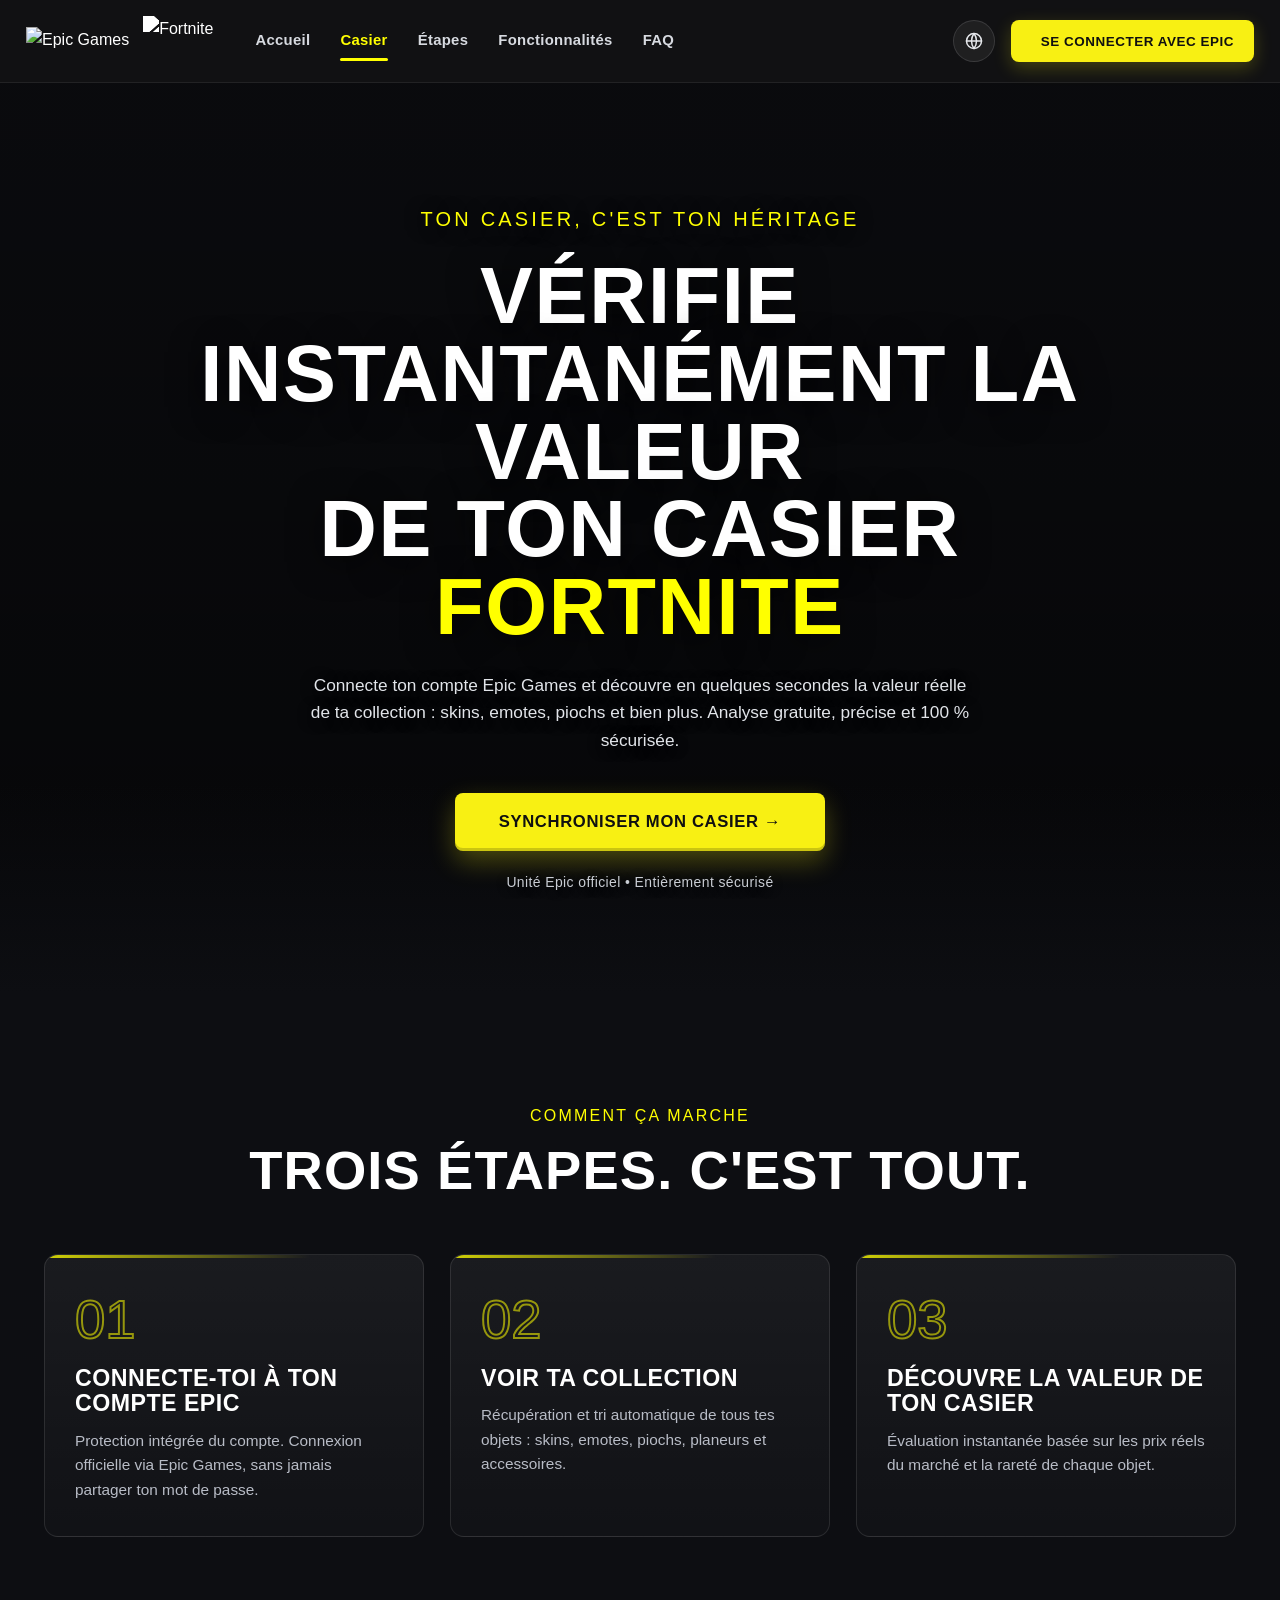
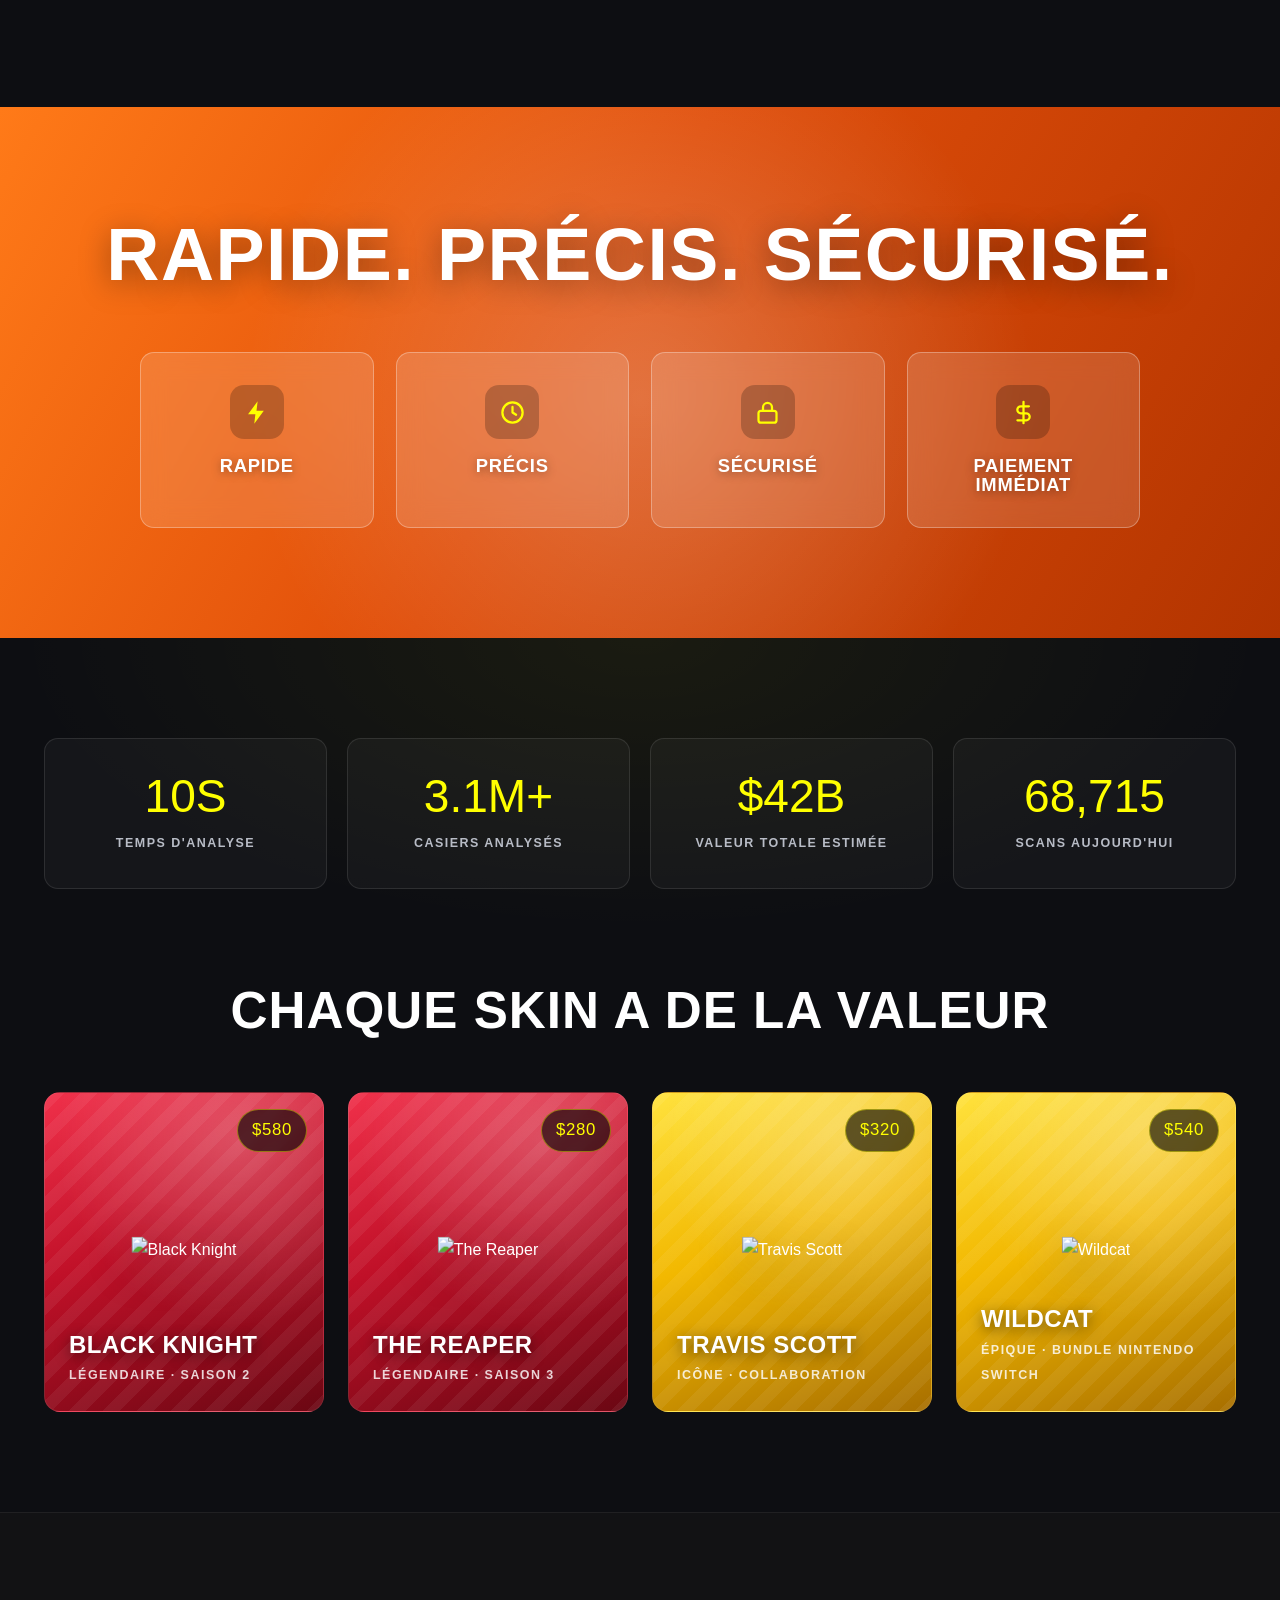
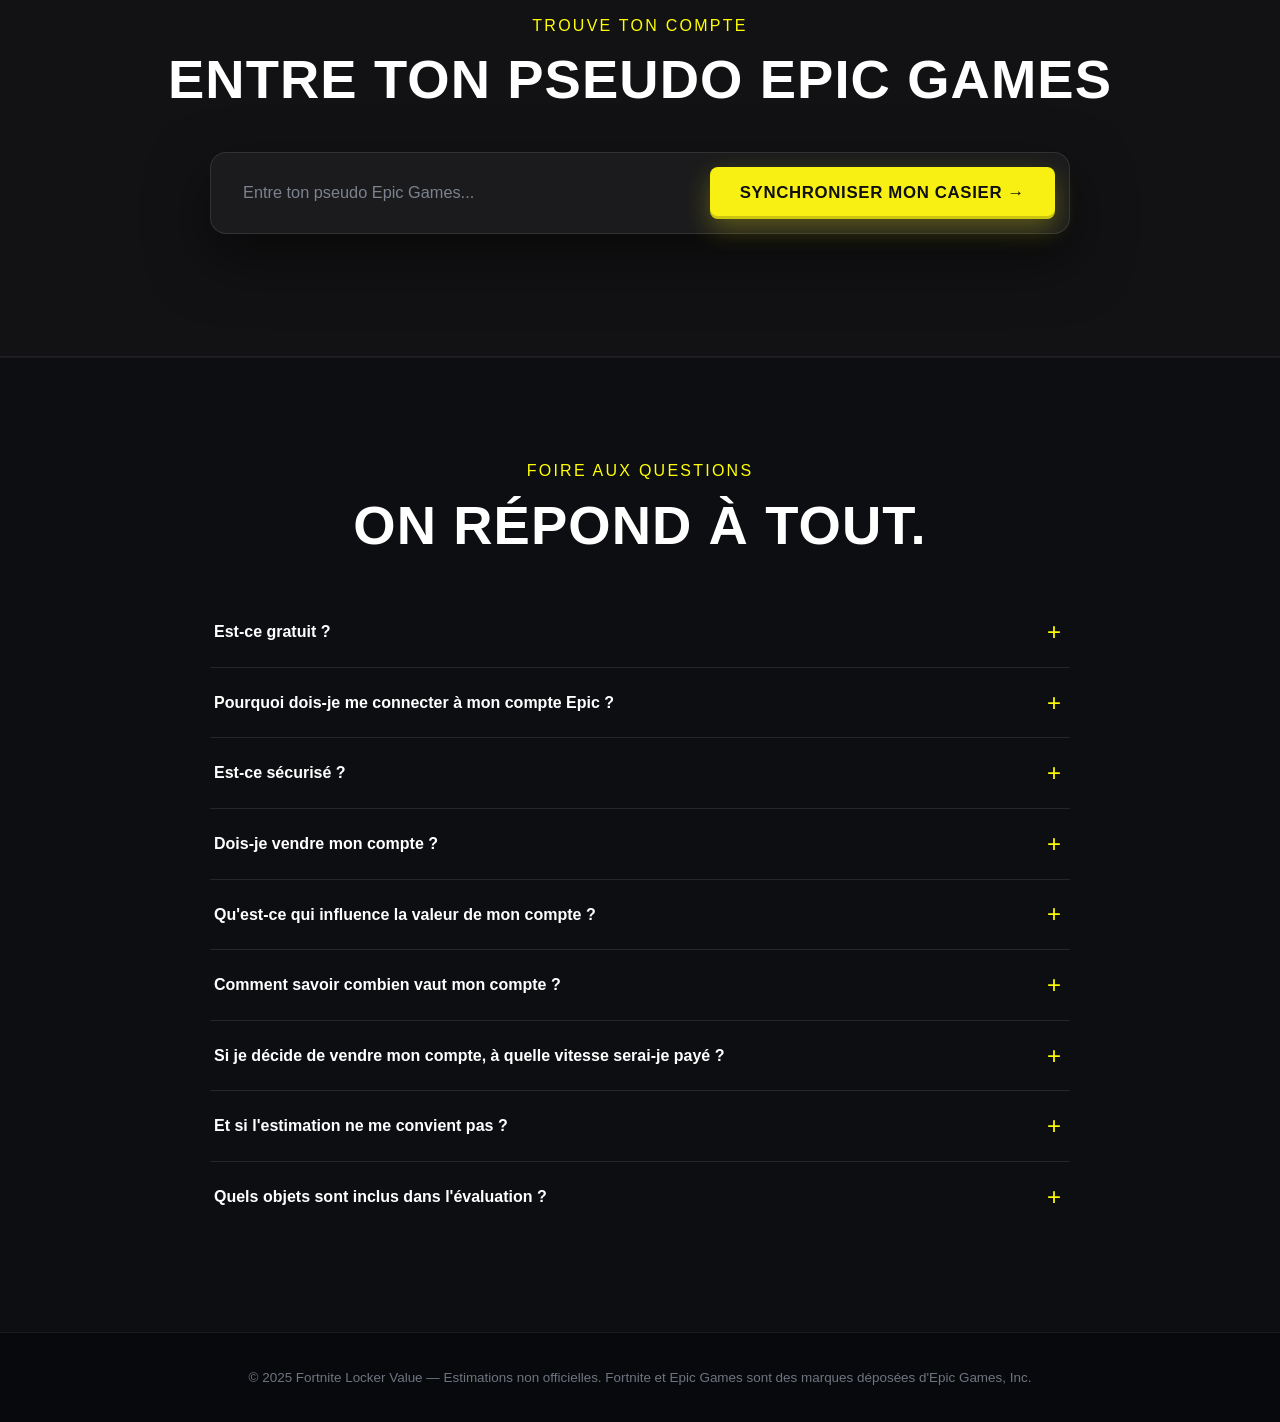
==== commit ca9383f8: "Refactor search block and add account/faq sections Removed old search block and added new sections f" ====
--- a/index.html
+++ b/index.html
@@ -221,7 +221,6 @@
   background-repeat: no-repeat;
 }
 
-/* léger halo violet/bleu en bas */
 .hero::after{
   content:'';
   position:absolute;
@@ -357,44 +356,6 @@
   font-size: .96rem;
 }
 
-/* Bloc de recherche */
-.search-block{
-  max-width: 860px;
-  margin: 0 auto;
-  display: flex;
-  gap: 14px;
-  background: rgba(255,255,255,.04);
-  border: 1px solid var(--card-border);
-  border-radius: 16px;
-  padding: 14px;
-  box-shadow: 0 24px 60px rgba(0,0,0,.5);
-}
-
-.search-block input{
-  flex: 1;
-  min-width: 0;
-  background: transparent;
-  border: none;
-  outline: none;
-  color: #fff;
-  font-size: 1.02rem;
-  font-family: var(--font-body);
-  padding: 0 18px;
-}
-.search-block input::placeholder{ color: #7c828e; }
-
-.search-status{
-  text-align: center;
-  margin-top: 18px;
-  font-size: .95rem;
-  font-weight: 600;
-  color: #4ade80;
-  opacity: 0;
-  transform: translateY(-4px);
-  transition: opacity .3s ease, transform .3s ease;
-}
-.search-status.visible{ opacity: 1; transform: translateY(0); }
-
 /* ============================================================
    SECTION 3 — NOTRE ATOUT
 ============================================================ */
@@ -405,7 +366,6 @@
   background: linear-gradient(120deg, var(--orange-1) 0%, #e04e0a 45%, var(--orange-2) 100%);
 }
 
-/* halo lumineux */
 .features::before{
   content:'';
   position:absolute;
@@ -416,7 +376,6 @@
   pointer-events:none;
 }
 
-/* Personnages 3D sur les côtés */
 .char{
   position: absolute;
   bottom: 0;
@@ -566,7 +525,6 @@
   box-shadow: 0 26px 54px rgba(0,0,0,.6);
 }
 
-/* dégradés de fond par rareté */
 .skin-red{
   background:
     radial-gradient(circle at 70% 15%, rgba(255,255,255,.22), transparent 55%),
@@ -578,7 +536,6 @@
     linear-gradient(160deg, #ffe23d 0%, #f2b800 45%, #a86f00 100%);
 }
 
-/* texture diagonale */
 .skin-card::before{
   content:'';
   position:absolute;
@@ -621,7 +578,6 @@
   font-weight: 600;
 }
 
-/* Images des skins */
 .skin-image{
   position: absolute;
   top: 50%;
@@ -639,7 +595,141 @@
 }
 
 /* ============================================================
-   MODALE « CONNECTE-TOI POUR VOIR LES RÉSULTATS COMPLETS »
+   SECTION 5 — CHERCHE TON COMPTE (EN BAS)
+============================================================ */
+.find-account{
+  background: var(--dark-2);
+  border-top: 1px solid rgba(255,255,255,.06);
+  border-bottom: 1px solid rgba(255,255,255,.06);
+  padding: 100px 0 80px;
+}
+
+.find-account .section-eyebrow{
+  margin-bottom: 14px;
+}
+
+.find-account .section-title{
+  margin-bottom: 44px;
+}
+
+.search-block{
+  max-width: 860px;
+  margin: 0 auto;
+  display: flex;
+  gap: 14px;
+  background: rgba(255,255,255,.04);
+  border: 1px solid var(--card-border);
+  border-radius: 16px;
+  padding: 14px;
+  box-shadow: 0 24px 60px rgba(0,0,0,.5);
+}
+
+.search-block input{
+  flex: 1;
+  min-width: 0;
+  background: transparent;
+  border: none;
+  outline: none;
+  color: #fff;
+  font-size: 1.02rem;
+  font-family: var(--font-body);
+  padding: 0 18px;
+}
+.search-block input::placeholder{ color: #7c828e; }
+
+.search-status{
+  text-align: center;
+  margin-top: 18px;
+  font-size: .95rem;
+  font-weight: 600;
+  color: #4ade80;
+  opacity: 0;
+  transform: translateY(-4px);
+  transition: opacity .3s ease, transform .3s ease;
+}
+.search-status.visible{ opacity: 1; transform: translateY(0); }
+
+/* ============================================================
+   SECTION 6 — FAQ (fond BLACK KNIGHT) — TOUT EN BAS
+============================================================ */
+.faq-section{
+  position: relative;
+  padding: 100px 0;
+  background-image:
+    linear-gradient(rgba(10,10,15,.92), rgba(10,10,15,.96)),
+    url('https://fortnite.gg/img/items/892/bg.jpg?7');
+  background-size: cover;
+  background-position: center;
+  background-attachment: fixed;
+  border-top: 1px solid rgba(255,255,255,.06);
+}
+
+.faq-section .section-eyebrow{
+  margin-bottom: 14px;
+}
+
+.faq-section .section-title{
+  margin-bottom: 44px;
+}
+
+.faq-list{
+  max-width: 860px;
+  margin: 0 auto;
+}
+
+.faq-item{
+  border-bottom: 1px solid rgba(255,255,255,.10);
+}
+.faq-item:last-child{ border-bottom: none; }
+
+.faq-question{
+  display: flex;
+  justify-content: space-between;
+  align-items: center;
+  padding: 22px 4px;
+  cursor: pointer;
+  font-size: 1rem;
+  font-weight: 600;
+  color: #fff;
+  transition: color .2s ease;
+  user-select: none;
+  gap: 16px;
+}
+
+.faq-question:hover{ color: var(--yellow); }
+
+.faq-icon{
+  width: 24px; height: 24px;
+  flex-shrink: 0;
+  display: grid;
+  place-items: center;
+  color: var(--yellow);
+  font-size: 1.5rem;
+  line-height: 1;
+  font-weight: 300;
+  transition: transform .3s ease;
+}
+
+.faq-item.open .faq-icon{
+  transform: rotate(45deg);
+}
+
+.faq-answer{
+  max-height: 0;
+  overflow: hidden;
+  transition: max-height .4s ease, padding .3s ease;
+  color: rgba(255,255,255,.75);
+  font-size: .94rem;
+  line-height: 1.7;
+}
+
+.faq-item.open .faq-answer{
+  max-height: 400px;
+  padding-bottom: 22px;
+}
+
+/* ============================================================
+   MODALE
 ============================================================ */
 .modal-overlay{
   position: fixed;
@@ -680,7 +770,6 @@
   transform: translateY(0) scale(1);
 }
 
-/* Fond flouté avec les skins */
 .modal-bg{
   position: absolute;
   inset: 0;
@@ -694,7 +783,6 @@
   transform: scale(1.05);
 }
 
-/* Grille de skins floutée en arrière-plan */
 .modal-skins-bg{
   position: absolute;
   inset: 0;
@@ -807,6 +895,10 @@
 
   .modal{ padding: 40px 24px 36px; }
   .modal-skins-bg{ display: none; }
+
+  .find-account{ padding: 72px 0 60px; }
+  .faq-section{ padding: 72px 0; background-attachment: scroll; }
+  .faq-question{ font-size: .92rem; padding: 18px 2px; }
 }
 
 @media (max-width: 560px){
@@ -840,7 +932,7 @@
       <a href="#casier" class="active">Casier</a>
       <a href="#etapes">Étapes</a>
       <a href="#fonctionnalites">Fonctionnalités</a>
-      <a href="#essai">Essai gratuit</a>
+      <a href="#faq">FAQ</a>
     </nav>
 
     <div class="header-actions">
@@ -924,14 +1016,6 @@
 
     </div>
 
-    <div class="search-block">
-      <input type="text" id="pseudo" placeholder="Entre ton pseudo Epic Games..." autocomplete="off">
-      <button class="btn btn-yellow" type="button" id="searchBtn">
-        Synchroniser mon casier →
-      </button>
-    </div>
-    <p class="search-status" id="searchStatus">• Compte trouvé</p>
-
   </div>
 </section>
 
@@ -941,7 +1025,6 @@
 ============================================================ -->
 <section class="features" id="fonctionnalites">
 
-  <!-- Personnages 3D décoratifs -->
   <img class="char char-left"
        src="https://fortnite-api.com/images/cosmetics/br/cid_028_athena_commando_m_blackknight/icon.png"
        alt="" onerror="this.style.display='none'">
@@ -1008,7 +1091,6 @@
 <section class="section value" id="casier">
   <div class="container">
 
-    <!-- Compteurs -->
     <div class="stats">
       <div class="stat">
         <span class="stat-value">10S</span>
@@ -1028,10 +1110,8 @@
       </div>
     </div>
 
-    <!-- Titre -->
     <h2 class="skins-title">Chaque skin a de la valeur</h2>
 
-    <!-- Grille de skins -->
     <div class="skins-grid">
 
       <article class="skin-card skin-red">
@@ -1084,15 +1164,140 @@
 
 
 <!-- ============================================================
+     SECTION 5 — CHERCHE TON COMPTE (TOUT EN BAS)
+============================================================ -->
+<section class="find-account" id="trouve-ton-compte">
+  <div class="container">
+
+    <p class="section-eyebrow">Trouve ton compte</p>
+    <h2 class="section-title">Entre ton pseudo Epic Games</h2>
+
+    <div class="search-block">
+      <input type="text" id="pseudo" placeholder="Entre ton pseudo Epic Games..." autocomplete="off">
+      <button class="btn btn-yellow" type="button" id="searchBtn">
+        Synchroniser mon casier →
+      </button>
+    </div>
+    <p class="search-status" id="searchStatus">• Compte trouvé</p>
+
+  </div>
+</section>
+
+
+<!-- ============================================================
+     SECTION 6 — FAQ BLACK KNIGHT (TOUT EN BAS)
+============================================================ -->
+<section class="faq-section" id="faq">
+  <div class="container">
+
+    <p class="section-eyebrow">Foire aux questions</p>
+    <h2 class="section-title">On répond à tout.</h2>
+
+    <div class="faq-list">
+
+      <div class="faq-item">
+        <div class="faq-question">
+          <span>Est-ce gratuit ?</span>
+          <span class="faq-icon">+</span>
+        </div>
+        <div class="faq-answer">
+          Oui, l'utilisation du checker est entièrement gratuite. Aucun paiement n'est demandé pour estimer la valeur de ton casier.
+        </div>
+      </div>
+
+      <div class="faq-item">
+        <div class="faq-question">
+          <span>Pourquoi dois-je me connecter à mon compte Epic ?</span>
+          <span class="faq-icon">+</span>
+        </div>
+        <div class="faq-answer">
+          La connexion permet au système d'accéder de manière sécurisée à ton casier, d'examiner tes objets et de calculer la valeur estimée de ton compte. Sans autorisation, l'évaluation n'est pas possible.
+        </div>
+      </div>
+
+      <div class="faq-item">
+        <div class="faq-question">
+          <span>Est-ce sécurisé ?</span>
+          <span class="faq-icon">+</span>
+        </div>
+        <div class="faq-answer">
+          Oui, toutes les connexions sont chiffrées et nous ne stockons jamais tes identifiants. La connexion passe directement par Epic Games.
+        </div>
+      </div>
+
+      <div class="faq-item">
+        <div class="faq-question">
+          <span>Dois-je vendre mon compte ?</span>
+          <span class="faq-icon">+</span>
+        </div>
+        <div class="faq-answer">
+          Non, l'évaluation est purement informative. Tu restes libre de faire ce que tu veux avec ton compte après avoir vu le résultat.
+        </div>
+      </div>
+
+      <div class="faq-item">
+        <div class="faq-question">
+          <span>Qu'est-ce qui influence la valeur de mon compte ?</span>
+          <span class="faq-icon">+</span>
+        </div>
+        <div class="faq-answer">
+          Les skins rares, les emotes, les piochs, les packs, l'ancienneté du compte et la saison d'inscription. Les objets de saison 1 à 3 valent particulièrement cher.
+        </div>
+      </div>
+
+      <div class="faq-item">
+        <div class="faq-question">
+          <span>Comment savoir combien vaut mon compte ?</span>
+          <span class="faq-icon">+</span>
+        </div>
+        <div class="faq-answer">
+          Il suffit de te connecter avec ton compte Epic. Notre système analyse automatiquement ton inventaire et te donne une estimation en temps réel basée sur les prix du marché.
+        </div>
+      </div>
+
+      <div class="faq-item">
+        <div class="faq-question">
+          <span>Si je décide de vendre mon compte, à quelle vitesse serai-je payé ?</span>
+          <span class="faq-icon">+</span>
+        </div>
+        <div class="faq-answer">
+          Les paiements sont traités sous 24 à 48 heures après validation de la transaction. Nous supportons la plupart des moyens de paiement.
+        </div>
+      </div>
+
+      <div class="faq-item">
+        <div class="faq-question">
+          <span>Et si l'estimation ne me convient pas ?</span>
+          <span class="faq-icon">+</span>
+        </div>
+        <div class="faq-answer">
+          Aucun engagement. Tu peux simplement ignorer le résultat et garder ton compte. L'estimation est juste là pour te donner une idée.
+        </div>
+      </div>
+
+      <div class="faq-item">
+        <div class="faq-question">
+          <span>Quels objets sont inclus dans l'évaluation ?</span>
+          <span class="faq-icon">+</span>
+        </div>
+        <div class="faq-answer">
+          Tous les skins, emotes, piochs, planeurs, sacs à dos, trails, enveloppes et packs présents dans ton casier, quelle que soit leur rareté.
+        </div>
+      </div>
+
+    </div>
+  </div>
+</section>
+
+
+<!-- ============================================================
      MODALE — CONNECTE-TOI POUR VOIR LES RÉSULTATS COMPLETS
 ============================================================ -->
 <div class="modal-overlay" id="modalOverlay">
   <div class="modal">
 
-    <!-- Fond flouté avec l'image hero -->
     <div class="modal-bg"></div>
 
-    <!-- Grille de skins floutée en arrière-plan -->
     <div class="modal-skins-bg">
       <img src="https://fortnite-api.com/images/cosmetics/br/cid_028_athena_commando_m_blackknight/icon.png" alt="">
       <img src="https://fortnite-api.com/images/cosmetics/br/cid_030_athena_commando_m_halloween/icon.png" alt="">
@@ -1160,7 +1365,7 @@
 /* Bouton du hero */
 heroSyncBtn.addEventListener('click', openModal);
 
-/* Bouton du bloc de recherche */
+/* Bouton du bloc de recherche (bas de page) */
 searchBtn.addEventListener('click', () => {
   const value = pseudoInput.value.trim();
   if (!value) {
@@ -1195,6 +1400,22 @@
 });
 
 /* ============================================================
+   FAQ ACCORDÉON
+============================================================ */
+document.querySelectorAll('.faq-question').forEach(question => {
+  question.addEventListener('click', () => {
+    const item = question.parentElement;
+    const wasOpen = item.classList.contains('open');
+
+    // Ferme tous les autres
+    document.querySelectorAll('.faq-item').forEach(i => i.classList.remove('open'));
+
+    // Ouvre celui cliqué (sauf s'il était déjà ouvert)
+    if (!wasOpen) item.classList.add('open');
+  });
+});
+
+/* ============================================================
    APPARITION DOUCE DES SECTIONS AU SCROLL
 ============================================================ */
 const revealTargets = document.querySelectorAll(
